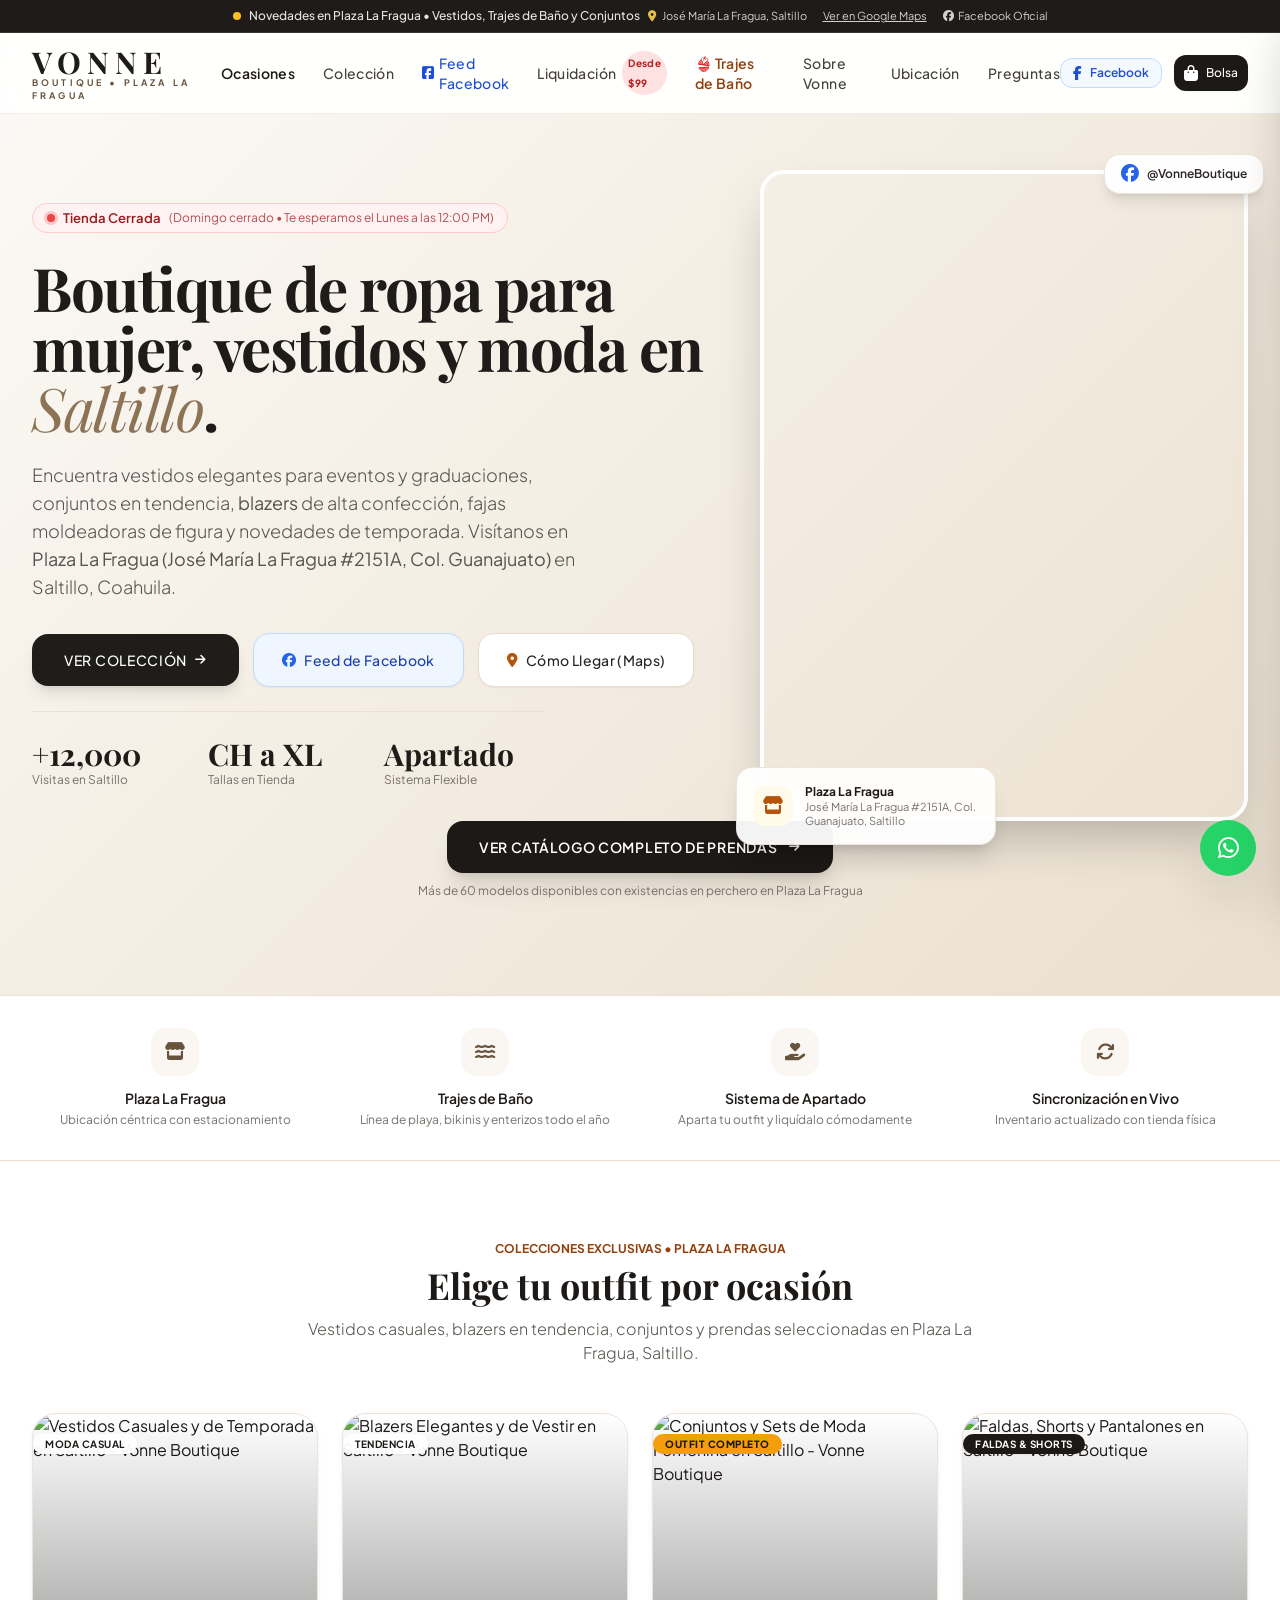
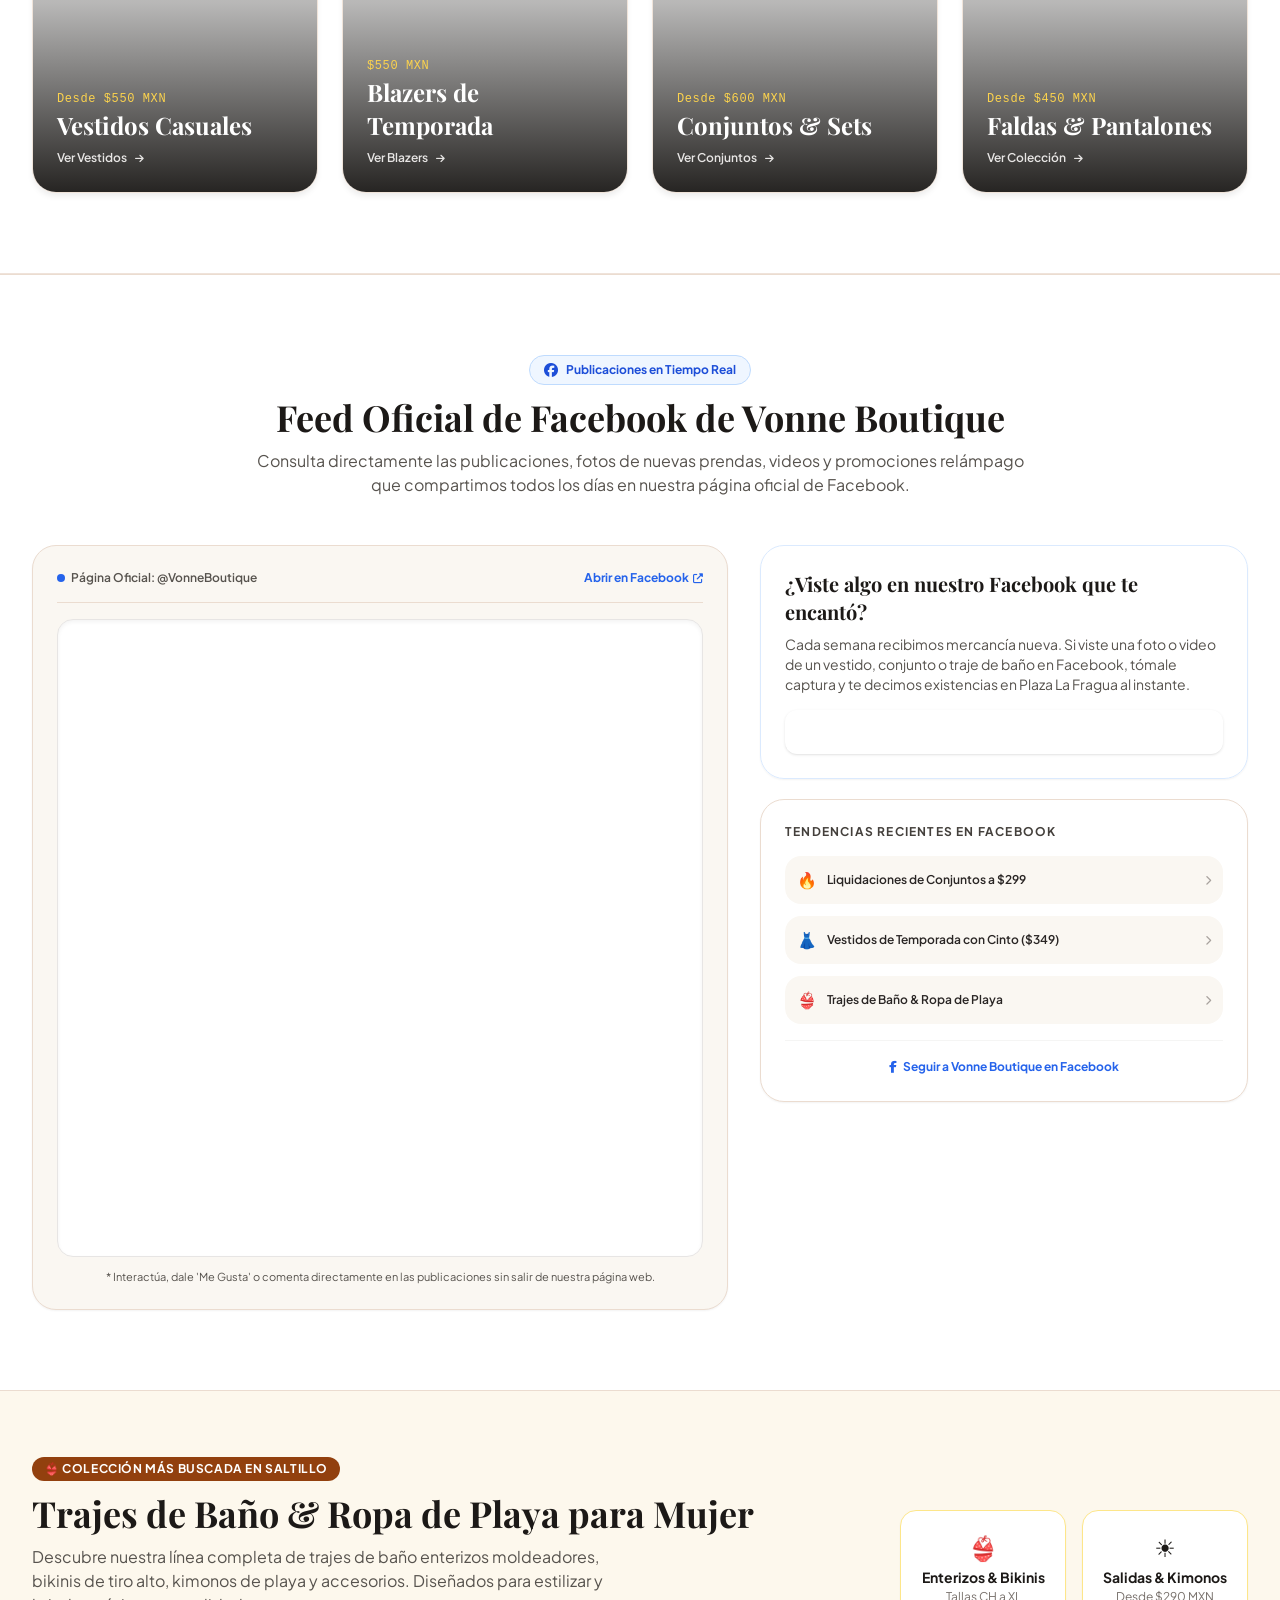
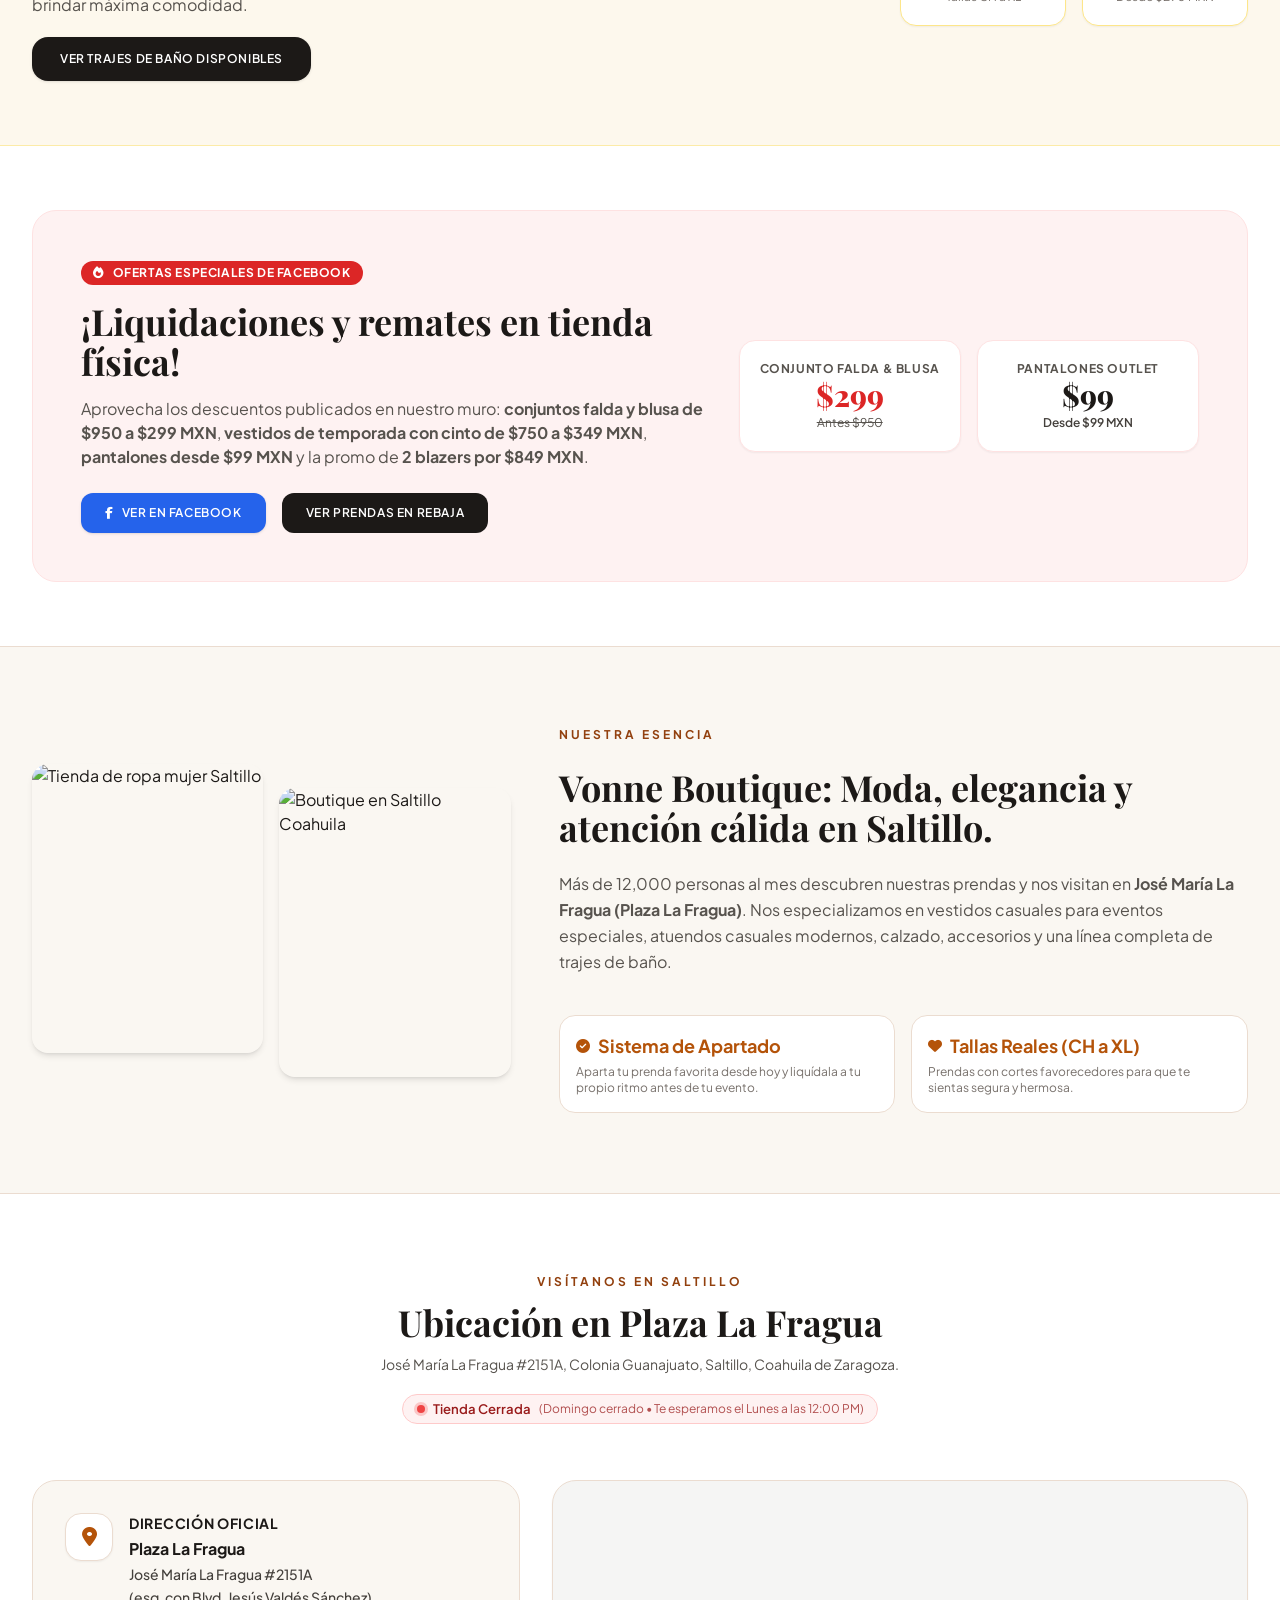
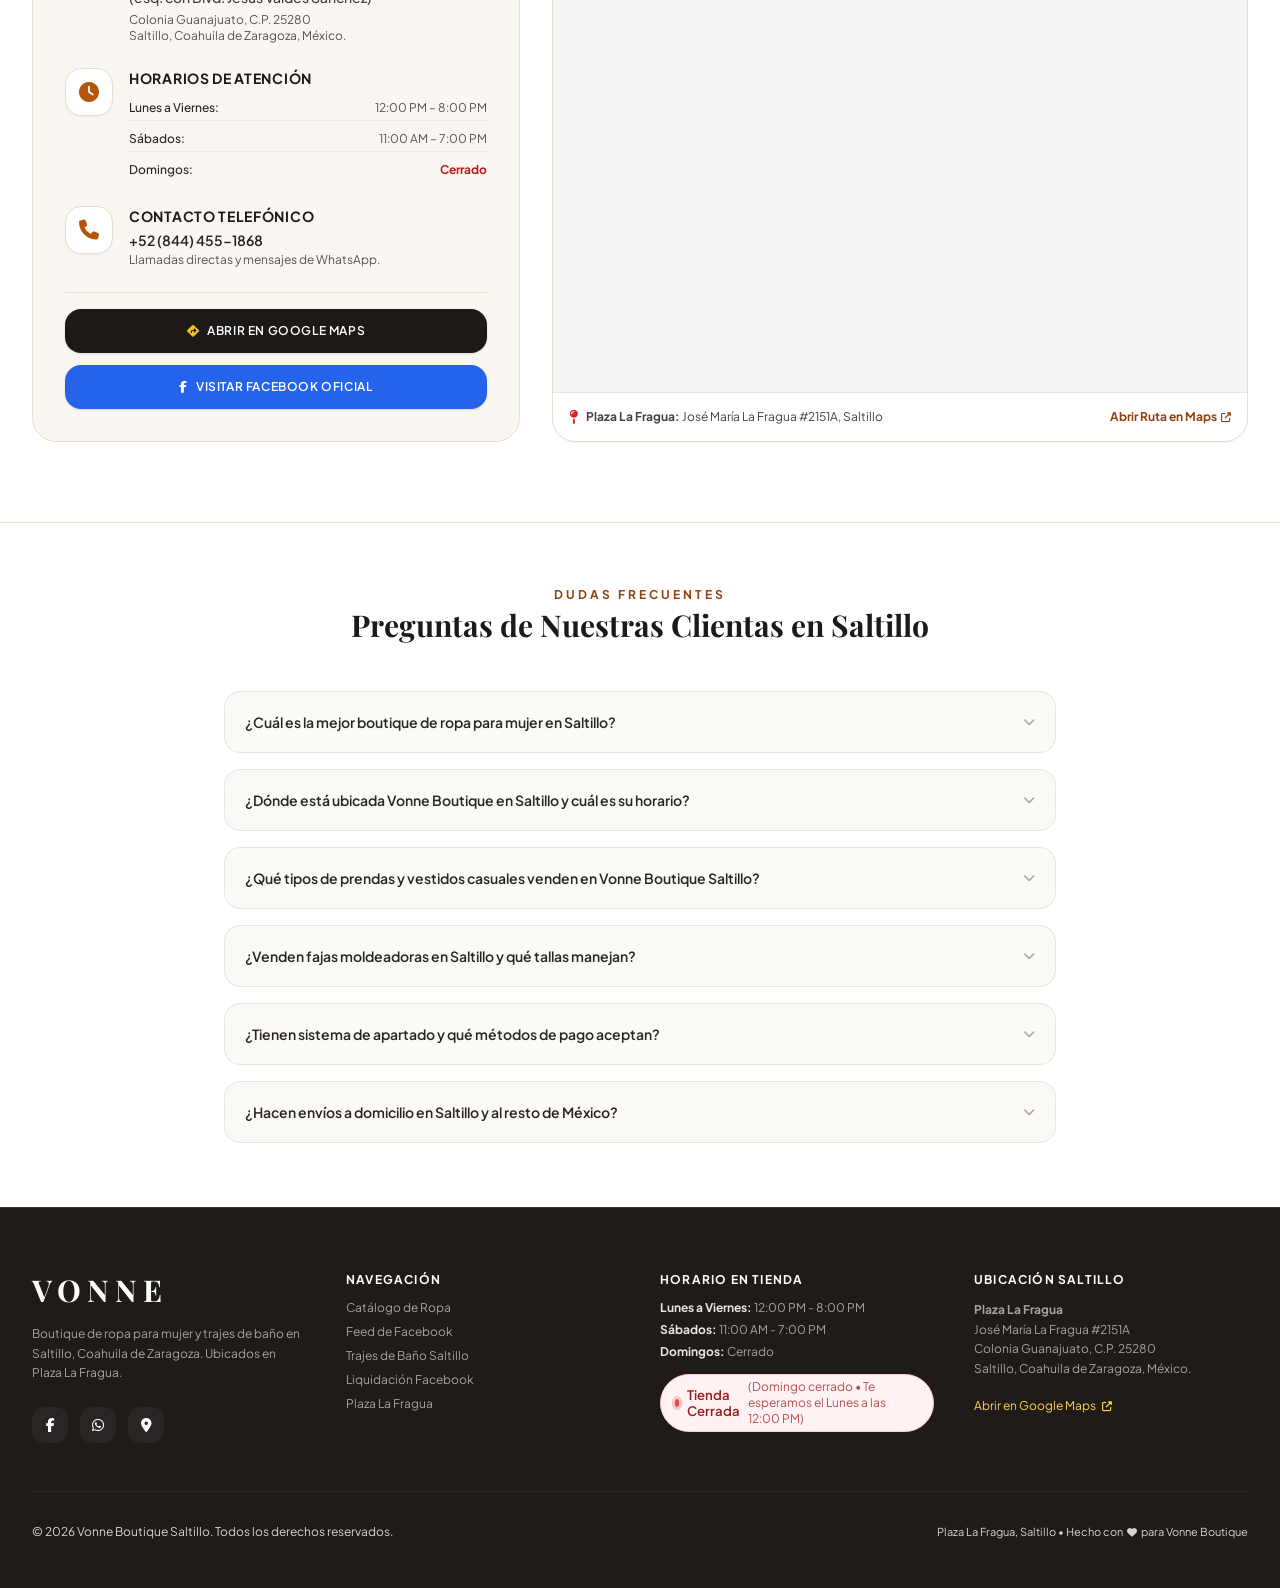
==== index.html @ dbca2e93 "fix: reemplazar fotos genericas por fotos reales del catalogo Loyverse y enfocar en vestidos casuale" ====
<!DOCTYPE html>
<html lang="es" class="scroll-smooth">
<head>
  <meta charset="UTF-8" />
  <meta name="viewport" content="width=device-width, initial-scale=1.0" />
  <title>Vonne Boutique Saltillo | Tienda de Ropa para Mujer, Vestidos y Moda</title>
  <meta name="description" content="Boutique de ropa para mujer en Saltillo, Coahuila. Vestidos casuales desde $299 MXN, blazers elegantes ($550), fajas moldeadoras y trajes de baño en Plaza La Fragua." />
  <meta name="keywords" content="boutique saltillo, tienda ropa mujer saltillo, vestidos casuales saltillo, boutiques en saltillo, tiendas de ropa para dama saltillo, fajas moldeadoras saltillo, blazers mujer saltillo, vestidos graduacion saltillo, boutique plaza la fragua saltillo" />
  <meta name="robots" content="index, follow, max-snippet:-1, max-image-preview:large, max-video-preview:-1" />
  <link rel="canonical" href="https://vonneboutique.com/" />
  <meta name="google-site-verification" content="s5yrgQQ76w01MekfhtaYnh6pTlvA2BiWDKtkTILJAcI" />

  <!-- Favicon y Touch Icons (Acceso Móvil) -->
  <link rel="icon" type="image/svg+xml" href="data:image/svg+xml,<svg xmlns='http://www.w3.org/2000/svg' viewBox='0 0 100 100'><rect width='100' height='100' rx='25' fill='%23996515'/><text x='50%' y='68%' font-family='serif' font-size='60' font-weight='bold' fill='white' text-anchor='middle'>V</text></svg>" />
  <link rel="apple-touch-icon" href="data:image/svg+xml,<svg xmlns='http://www.w3.org/2000/svg' viewBox='0 0 100 100'><rect width='100' height='100' rx='25' fill='%23996515'/><text x='50%' y='68%' font-family='serif' font-size='60' font-weight='bold' fill='white' text-anchor='middle'>V</text></svg>" />

  <!-- Metadatos de Geolocalización (SEO Local Saltillo) -->
  <meta name="geo.region" content="MX-COA" />
  <meta name="geo.placename" content="Saltillo, Coahuila de Zaragoza, México" />
  <meta name="geo.position" content="25.4355213;-100.9796561" />
  <meta name="ICBM" content="25.4355213, -100.9796561" />
  <meta name="author" content="Vonne Boutique Saltillo" />

  <!-- Open Graph / Facebook / WhatsApp -->
  <meta property="og:type" content="business.business" />
  <meta property="og:locale" content="es_MX" />
  <meta property="og:site_name" content="Vonne Boutique Saltillo" />
  <meta property="og:title" content="Vonne Boutique | Ropa para Mujer en Saltillo, Coahuila" />
  <meta property="og:description" content="Moda femenina en Saltillo: Vestidos casuales, conjuntos elegantes, blazers y fajas moldeadoras. Ubicados en Plaza La Fragua con envíos a todo México." />
  <meta property="og:url" content="https://vonneboutique.com/" />
  <meta property="og:image" content="https://images.unsplash.com/photo-1595777457583-95e059d581b8?auto=format&fit=crop&w=1200&q=80" />
  <meta property="og:image:alt" content="Colección Exclusiva de Ropa para Mujer en Vonne Boutique Saltillo" />

  <!-- Twitter Cards -->
  <meta name="twitter:card" content="summary_large_image" />
  <meta name="twitter:title" content="Vonne Boutique | Boutique de Ropa para Mujer en Saltillo" />
  <meta name="twitter:description" content="Vestidos casuales, conjuntos en tendencia, blazers y fajas moldeadoras en Plaza La Fragua, Saltillo, Coahuila." />
  <meta name="twitter:image" content="https://images.unsplash.com/photo-1595777457583-95e059d581b8?auto=format&fit=crop&w=1200&q=80" />

  <!-- Optimizaciones de Rendimiento y Core Web Vitals -->
  <link rel="preconnect" href="https://fonts.googleapis.com" />
  <link rel="preconnect" href="https://fonts.gstatic.com" crossorigin />
  <link rel="preconnect" href="https://cdnjs.cloudflare.com" crossorigin />
  <link rel="preload" as="image" href="https://images.unsplash.com/photo-1490481651871-ab68de25d43d?auto=format&fit=crop&w=700&q=75" media="(min-width: 1024px)" fetchpriority="high" />

  <!-- Schema.org JSON-LD Unificado para Motores de Búsqueda y Modelos de IA (GEO / AI Overviews) -->
  <script type="application/ld+json">
  {
    "@context": "https://schema.org",
    "@graph": [
      {
        "@type": ["ClothingStore", "LocalBusiness"],
        "@id": "https://vonneboutique.com/#store",
        "name": "Vonne Boutique Saltillo",
        "legalName": "Vonne Boutique",
        "alternateName": ["Vonne Boutique", "Vonne Boutique Plaza La Fragua"],
        "description": "Boutique de ropa para mujer en Saltillo, Coahuila de Zaragoza. Especialistas en vestidos casuales, conjuntos elegantes, blazers de alta confección, fajas moldeadoras de licra, blusas y ropa en tendencia en Plaza La Fragua.",
        "url": "https://vonneboutique.com/",
        "telephone": "+528444551868",
        "image": "https://images.unsplash.com/photo-1595777457583-95e059d581b8?auto=format&fit=crop&w=1200&q=80",
        "hasMap": "https://maps.app.goo.gl/fAytGUAwGXgLNex69",
        "priceRange": "$$",
        "currenciesAccepted": "MXN",
        "paymentAccepted": "Cash, Credit Card, Debit Card, Mercado Pago, SPEI Transfer",
        "areaServed": [
          {
            "@type": "City",
            "name": "Saltillo",
            "sameAs": "https://es.wikipedia.org/wiki/Saltillo"
          },
          {
            "@type": "City",
            "name": "Ramos Arizpe"
          },
          {
            "@type": "City",
            "name": "Arteaga"
          }
        ],
        "address": {
          "@type": "PostalAddress",
          "streetAddress": "José María La Fragua #2151A (Plaza La Fragua, esq. Blvd. Jesús Valdés Sánchez)",
          "addressLocality": "Saltillo",
          "addressRegion": "Coahuila de Zaragoza",
          "postalCode": "25280",
          "addressCountry": "MX"
        },
        "geo": {
          "@type": "GeoCoordinates",
          "latitude": 25.4355213,
          "longitude": -100.9796561
        },
        "openingHoursSpecification": [
          {
            "@type": "OpeningHoursSpecification",
            "dayOfWeek": ["Monday", "Tuesday", "Wednesday", "Thursday", "Friday"],
            "opens": "12:00",
            "closes": "20:00"
          },
          {
            "@type": "OpeningHoursSpecification",
            "dayOfWeek": "Saturday",
            "opens": "11:00",
            "closes": "19:00"
          }
        ],
        "sameAs": [
          "https://www.facebook.com/VonneBoutique",
          "https://maps.app.goo.gl/fAytGUAwGXgLNex69"
        ],
        "knowsAbout": [
          "Boutique de ropa para mujer en Saltillo",
          "Vestidos casuales y graduación en Saltillo",
          "Fajas moldeadoras y reductores de figura",
          "Blazers para dama y conjuntos de vestir",
          "Moda femenina en Plaza La Fragua"
        ]
      },
      {
        "@type": "WebSite",
        "@id": "https://vonneboutique.com/#website",
        "url": "https://vonneboutique.com/",
        "name": "Vonne Boutique Saltillo",
        "publisher": {
          "@id": "https://vonneboutique.com/#store"
        },
        "inLanguage": "es-MX"
      },
      {
        "@type": "ItemList",
        "@id": "https://vonneboutique.com/#collections",
        "name": "Colecciones y Prendas Destacadas en Vonne Boutique Saltillo",
        "description": "Vestidos casuales, blazers de alta confección, fajas moldeadoras colombianas y trajes de baño en Saltillo.",
        "numberOfItems": 5,
        "itemListElement": [
          {
            "@type": "ListItem",
            "position": 1,
            "item": {
              "@type": "Product",
              "@id": "https://vonneboutique.com/#vestidos",
              "name": "Vestidos Casuales y Graduación en Saltillo",
              "description": "Vestidos casuales para eventos de día y noche, bodas y graduaciones en Plaza La Fragua Saltillo.",
              "image": "https://images.unsplash.com/photo-1566174053879-31528523f8ae?auto=format&fit=crop&w=800&q=80",
              "category": "Vestidos Casuales",
              "brand": { "@type": "Brand", "name": "Vonne Boutique" },
              "offers": {
                "@type": "AggregateOffer",
                "priceCurrency": "MXN",
                "lowPrice": "299",
                "highPrice": "699",
                "offerCount": "20",
                "availability": "https://schema.org/InStock",
                "itemCondition": "https://schema.org/NewCondition",
                "seller": { "@id": "https://vonneboutique.com/#store" }
              }
            }
          },
          {
            "@type": "ListItem",
            "position": 2,
            "item": {
              "@type": "Product",
              "@id": "https://vonneboutique.com/#blazers",
              "name": "Blazers para Dama de Alta Confección Saltillo",
              "description": "Blazers ejecutivos y formales de alta calidad disponibles en perchero en Plaza La Fragua.",
              "image": "https://images.unsplash.com/photo-1591047139829-d91aecb6caea?auto=format&fit=crop&w=800&q=80",
              "category": "Blazers",
              "brand": { "@type": "Brand", "name": "Vonne Boutique" },
              "offers": {
                "@type": "Offer",
                "priceCurrency": "MXN",
                "price": "550",
                "availability": "https://schema.org/InStock",
                "itemCondition": "https://schema.org/NewCondition",
                "seller": { "@id": "https://vonneboutique.com/#store" }
              }
            }
          },
          {
            "@type": "ListItem",
            "position": 3,
            "item": {
              "@type": "Product",
              "@id": "https://vonneboutique.com/#fajas",
              "name": "Fajas Short Moldeadoras Colombianas Saltillo",
              "description": "Fajas invisibles de alta compresión en licra suave, tallas M a XL para estilizar la figura.",
              "image": "https://images.unsplash.com/photo-1515886657613-9f3515b0c78f?auto=format&fit=crop&w=800&q=80",
              "category": "Fajas Moldeadoras",
              "brand": { "@type": "Brand", "name": "Vonne Boutique" },
              "offers": {
                "@type": "Offer",
                "priceCurrency": "MXN",
                "price": "399",
                "availability": "https://schema.org/InStock",
                "itemCondition": "https://schema.org/NewCondition",
                "seller": { "@id": "https://vonneboutique.com/#store" }
              }
            }
          },
          {
            "@type": "ListItem",
            "position": 4,
            "item": {
              "@type": "Product",
              "@id": "https://vonneboutique.com/#trajes-bano",
              "name": "Trajes de Baño y Ropa de Playa Saltillo",
              "description": "Colección de trajes de baño, bikinis y pareos en Plaza La Fragua Saltillo.",
              "image": "https://images.unsplash.com/photo-1507525428034-b723cf961d3e?auto=format&fit=crop&w=800&q=80",
              "category": "Trajes de Baño",
              "brand": { "@type": "Brand", "name": "Vonne Boutique" },
              "offers": {
                "@type": "Offer",
                "priceCurrency": "MXN",
                "price": "350",
                "availability": "https://schema.org/InStock",
                "itemCondition": "https://schema.org/NewCondition",
                "seller": { "@id": "https://vonneboutique.com/#store" }
              }
            }
          },
          {
            "@type": "ListItem",
            "position": 5,
            "item": {
              "@type": "Product",
              "@id": "https://vonneboutique.com/#promociones",
              "name": "Liquidación y Outlet de Moda Femenina Saltillo",
              "description": "Prendas de vestir en liquidación desde $99 MXN en tienda física Saltillo.",
              "image": "https://images.unsplash.com/photo-1489987707025-afc232f7ea0f?auto=format&fit=crop&w=800&q=80",
              "category": "Promociones",
              "brand": { "@type": "Brand", "name": "Vonne Boutique" },
              "offers": {
                "@type": "AggregateOffer",
                "priceCurrency": "MXN",
                "lowPrice": "99",
                "highPrice": "299",
                "offerCount": "30",
                "availability": "https://schema.org/InStock",
                "itemCondition": "https://schema.org/NewCondition",
                "seller": { "@id": "https://vonneboutique.com/#store" }
              }
            }
          }
        ]
      },
      {
        "@type": "FAQPage",
        "@id": "https://vonneboutique.com/#faq",
        "mainEntity": [
          {
            "@type": "Question",
            "name": "¿Cuál es la mejor boutique de ropa para mujer en Saltillo?",
            "acceptedAnswer": {
              "@type": "Answer",
              "text": "Vonne Boutique es una de las boutiques de moda femenina más recomendadas en Saltillo, Coahuila. Ofrece vestidos casuales, conjuntos elegantes, blazers y fajas moldeadoras de licra en tallas desde Chica hasta Extra Grande (CH, M, G, XL, XXL) con atención personalizada en Plaza La Fragua."
            }
          },
          {
            "@type": "Question",
            "name": "¿Dónde está ubicada Vonne Boutique en Saltillo y cuál es su horario?",
            "acceptedAnswer": {
              "@type": "Answer",
              "text": "Vonne Boutique está ubicada en Plaza La Fragua, José María La Fragua #2151A, esquina con Blvd. Jesús Valdés Sánchez, Colonia Guanajuato, C.P. 25280, Saltillo, Coahuila. Abre de lunes a viernes de 12:00 PM a 8:00 PM y sábados de 11:00 AM a 7:00 PM (domingos cerrado)."
            }
          },
          {
            "@type": "Question",
            "name": "¿Qué tipos de prendas y vestidos casuales venden en Vonne Boutique Saltillo?",
            "acceptedAnswer": {
              "@type": "Answer",
              "text": "Vonne Boutique se especializa en blazers de vestir, conjuntos de 2 y 3 piezas, vestidos casuales para eventos de día y noche, blusas de satín, pantalones formales y su producto estrella: fajas short moldeadoras de alta compresión en licra."
            }
          },
          {
            "@type": "Question",
            "name": "¿Venden fajas moldeadoras en Saltillo y qué tallas manejan?",
            "acceptedAnswer": {
              "@type": "Answer",
              "text": "Sí, Vonne Boutique cuenta con una línea especializada en fajas short de licra delgada moldeadora de figura, disponibles en tallas Mediana (M), Grande (G) y Extra Grande (XL), ideales para lucir debajo de vestidos casuales y pantalones sin marcarse."
            }
          },
          {
            "@type": "Question",
            "name": "¿Tienen sistema de apartado y qué métodos de pago aceptan?",
            "acceptedAnswer": {
              "@type": "Answer",
              "text": "Sí, puedes apartar cualquier prenda en tienda física o a través de WhatsApp con un anticipo inicial. Aceptamos efectivo, tarjetas de crédito y débito, Mercado Pago y transferencias bancarias SPEI."
            }
          },
          {
            "@type": "Question",
            "name": "¿Hacen envíos a domicilio en Saltillo y a todo México?",
            "acceptedAnswer": {
              "@type": "Answer",
              "text": "Sí, realizamos envíos locales express dentro de Saltillo, Ramos Arizpe y Arteaga, además de envíos por paquetería a toda la República Mexicana. Puedes solicitar tu pedido y cotizar flete directamente por WhatsApp al (844) 455-1868."
            }
          }
        ]
      }
    ]
  }
  </script>

  <!-- Estilos Compilados de Alta Producción (Tailwind Minificado + Estilos Propios sin JS bloqueante) -->
  <style>
﻿*,:after,:before{--tw-border-spacing-x:0;--tw-border-spacing-y:0;--tw-translate-x:0;--tw-translate-y:0;--tw-rotate:0;--tw-skew-x:0;--tw-skew-y:0;--tw-scale-x:1;--tw-scale-y:1;--tw-pan-x: ;--tw-pan-y: ;--tw-pinch-zoom: ;--tw-scroll-snap-strictness:proximity;--tw-gradient-from-position: ;--tw-gradient-via-position: ;--tw-gradient-to-position: ;--tw-ordinal: ;--tw-slashed-zero: ;--tw-numeric-figure: ;--tw-numeric-spacing: ;--tw-numeric-fraction: ;--tw-ring-inset: ;--tw-ring-offset-width:0px;--tw-ring-offset-color:#fff;--tw-ring-color:rgba(59,130,246,.5);--tw-ring-offset-shadow:0 0 #0000;--tw-ring-shadow:0 0 #0000;--tw-shadow:0 0 #0000;--tw-shadow-colored:0 0 #0000;--tw-blur: ;--tw-brightness: ;--tw-contrast: ;--tw-grayscale: ;--tw-hue-rotate: ;--tw-invert: ;--tw-saturate: ;--tw-sepia: ;--tw-drop-shadow: ;--tw-backdrop-blur: ;--tw-backdrop-brightness: ;--tw-backdrop-contrast: ;--tw-backdrop-grayscale: ;--tw-backdrop-hue-rotate: ;--tw-backdrop-invert: ;--tw-backdrop-opacity: ;--tw-backdrop-saturate: ;--tw-backdrop-sepia: ;--tw-contain-size: ;--tw-contain-layout: ;--tw-contain-paint: ;--tw-contain-style: }::backdrop{--tw-border-spacing-x:0;--tw-border-spacing-y:0;--tw-translate-x:0;--tw-translate-y:0;--tw-rotate:0;--tw-skew-x:0;--tw-skew-y:0;--tw-scale-x:1;--tw-scale-y:1;--tw-pan-x: ;--tw-pan-y: ;--tw-pinch-zoom: ;--tw-scroll-snap-strictness:proximity;--tw-gradient-from-position: ;--tw-gradient-via-position: ;--tw-gradient-to-position: ;--tw-ordinal: ;--tw-slashed-zero: ;--tw-numeric-figure: ;--tw-numeric-spacing: ;--tw-numeric-fraction: ;--tw-ring-inset: ;--tw-ring-offset-width:0px;--tw-ring-offset-color:#fff;--tw-ring-color:rgba(59,130,246,.5);--tw-ring-offset-shadow:0 0 #0000;--tw-ring-shadow:0 0 #0000;--tw-shadow:0 0 #0000;--tw-shadow-colored:0 0 #0000;--tw-blur: ;--tw-brightness: ;--tw-contrast: ;--tw-grayscale: ;--tw-hue-rotate: ;--tw-invert: ;--tw-saturate: ;--tw-sepia: ;--tw-drop-shadow: ;--tw-backdrop-blur: ;--tw-backdrop-brightness: ;--tw-backdrop-contrast: ;--tw-backdrop-grayscale: ;--tw-backdrop-hue-rotate: ;--tw-backdrop-invert: ;--tw-backdrop-opacity: ;--tw-backdrop-saturate: ;--tw-backdrop-sepia: ;--tw-contain-size: ;--tw-contain-layout: ;--tw-contain-paint: ;--tw-contain-style: }/*! tailwindcss v3.4.17 | MIT License | https://tailwindcss.com*/*,:after,:before{box-sizing:border-box;border:0 solid #e5e7eb}:after,:before{--tw-content:""}:host,html{line-height:1.5;-webkit-text-size-adjust:100%;-moz-tab-size:4;-o-tab-size:4;tab-size:4;font-family:ui-sans-serif,system-ui,sans-serif,Apple Color Emoji,Segoe UI Emoji,Segoe UI Symbol,Noto Color Emoji;font-feature-settings:normal;font-variation-settings:normal;-webkit-tap-highlight-color:transparent}body{margin:0;line-height:inherit}hr{height:0;color:inherit;border-top-width:1px}abbr:where([title]){-webkit-text-decoration:underline dotted;text-decoration:underline dotted}h1,h2,h3,h4,h5,h6{font-size:inherit;font-weight:inherit}a{color:inherit;text-decoration:inherit}b,strong{font-weight:bolder}code,kbd,pre,samp{font-family:ui-monospace,SFMono-Regular,Menlo,Monaco,Consolas,Liberation Mono,Courier New,monospace;font-feature-settings:normal;font-variation-settings:normal;font-size:1em}small{font-size:80%}sub,sup{font-size:75%;line-height:0;position:relative;vertical-align:baseline}sub{bottom:-.25em}sup{top:-.5em}table{text-indent:0;border-color:inherit;border-collapse:collapse}button,input,optgroup,select,textarea{font-family:inherit;font-feature-settings:inherit;font-variation-settings:inherit;font-size:100%;font-weight:inherit;line-height:inherit;letter-spacing:inherit;color:inherit;margin:0;padding:0}button,select{text-transform:none}button,input:where([type=button]),input:where([type=reset]),input:where([type=submit]){-webkit-appearance:button;background-color:transparent;background-image:none}:-moz-focusring{outline:auto}:-moz-ui-invalid{box-shadow:none}progress{vertical-align:baseline}::-webkit-inner-spin-button,::-webkit-outer-spin-button{height:auto}[type=search]{-webkit-appearance:textfield;outline-offset:-2px}::-webkit-search-decoration{-webkit-appearance:none}::-webkit-file-upload-button{-webkit-appearance:button;font:inherit}summary{display:list-item}blockquote,dd,dl,figure,h1,h2,h3,h4,h5,h6,hr,p,pre{margin:0}fieldset{margin:0}fieldset,legend{padding:0}menu,ol,ul{list-style:none;margin:0;padding:0}dialog{padding:0}textarea{resize:vertical}input::-moz-placeholder,textarea::-moz-placeholder{opacity:1;color:#9ca3af}input::placeholder,textarea::placeholder{opacity:1;color:#9ca3af}[role=button],button{cursor:pointer}:disabled{cursor:default}audio,canvas,embed,iframe,img,object,svg,video{display:block;vertical-align:middle}img,video{max-width:100%;height:auto}[hidden]:where(:not([hidden=until-found])){display:none}.\!container{width:100%!important}.container{width:100%}@media (min-width:640px){.\!container{max-width:640px!important}.container{max-width:640px}}@media (min-width:768px){.\!container{max-width:768px!important}.container{max-width:768px}}@media (min-width:1024px){.\!container{max-width:1024px!important}.container{max-width:1024px}}@media (min-width:1280px){.\!container{max-width:1280px!important}.container{max-width:1280px}}@media (min-width:1536px){.\!container{max-width:1536px!important}.container{max-width:1536px}}.fixed{position:fixed}.absolute{position:absolute}.relative{position:relative}.sticky{position:sticky}.inset-0{inset:0}.inset-x-0{left:0;right:0}.inset-x-4{left:1rem;right:1rem}.inset-y-0{top:0;bottom:0}.-bottom-6{bottom:-1.5rem}.-left-6{left:-1.5rem}.-right-1\.5{right:-.375rem}.-right-4{right:-1rem}.-top-1{top:-.25rem}.-top-1\.5{top:-.375rem}.-top-4{top:-1rem}.bottom-0{bottom:0}.bottom-4{bottom:1rem}.bottom-6{bottom:1.5rem}.left-1\/2{left:50%}.left-3{left:.75rem}.left-3\.5{left:.875rem}.right-0{right:0}.right-2{right:.5rem}.right-3{right:.75rem}.right-4{right:1rem}.right-6{right:1.5rem}.top-0{top:0}.top-3{top:.75rem}.top-3\.5{top:.875rem}.top-4{top:1rem}.z-10{z-index:10}.z-20{z-index:20}.z-40{z-index:40}.z-50{z-index:50}.col-span-full{grid-column:1/-1}.mx-auto{margin-left:auto;margin-right:auto}.-mt-1{margin-top:-.25rem}.mb-1{margin-bottom:.25rem}.mb-12{margin-bottom:3rem}.mb-14{margin-bottom:3.5rem}.mb-2{margin-bottom:.5rem}.mb-3{margin-bottom:.75rem}.mb-4{margin-bottom:1rem}.mb-6{margin-bottom:1.5rem}.mb-8{margin-bottom:2rem}.mr-1{margin-right:.25rem}.mt-0\.5{margin-top:.125rem}.mt-1{margin-top:.25rem}.mt-2{margin-top:.5rem}.mt-2\.5{margin-top:.625rem}.mt-3{margin-top:.75rem}.mt-4{margin-top:1rem}.mt-5{margin-top:1.25rem}.mt-6{margin-top:1.5rem}.line-clamp-1{overflow:hidden;display:-webkit-box;-webkit-box-orient:vertical;-webkit-line-clamp:1}.block{display:block}.inline-block{display:inline-block}.flex{display:flex}.inline-flex{display:inline-flex}.\!grid{display:grid!important}.grid{display:grid}.hidden{display:none}.aspect-\[3\/4\]{aspect-ratio:3/4}.aspect-\[4\/5\]{aspect-ratio:4/5}.h-10{height:2.5rem}.h-12{height:3rem}.h-14{height:3.5rem}.h-16{height:4rem}.h-2{height:.5rem}.h-20{height:5rem}.h-4{height:1rem}.h-5{height:1.25rem}.h-6{height:1.5rem}.h-8{height:2rem}.h-9{height:2.25rem}.h-full{height:100%}.max-h-\[90vh\]{max-height:90vh}.min-h-\[360px\]{min-height:360px}.min-h-\[420px\]{min-height:420px}.w-10{width:2.5rem}.w-12{width:3rem}.w-14{width:3.5rem}.w-16{width:4rem}.w-2{width:.5rem}.w-4{width:1rem}.w-5{width:1.25rem}.w-6{width:1.5rem}.w-8{width:2rem}.w-9{width:2.25rem}.w-full{width:100%}.min-w-0{min-width:0}.max-w-2xl{max-width:42rem}.max-w-3xl{max-width:48rem}.max-w-4xl{max-width:56rem}.max-w-7xl{max-width:80rem}.max-w-\[260px\]{max-width:260px}.max-w-lg{max-width:32rem}.max-w-md{max-width:28rem}.max-w-sm{max-width:24rem}.max-w-xl{max-width:36rem}.max-w-xs{max-width:20rem}.flex-1{flex:1 1 0%}.shrink-0{flex-shrink:0}.-translate-x-1\/2{--tw-translate-x:-50%}.-translate-x-1\/2,.translate-x-full{transform:translate(var(--tw-translate-x),var(--tw-translate-y)) rotate(var(--tw-rotate)) skewX(var(--tw-skew-x)) skewY(var(--tw-skew-y)) scaleX(var(--tw-scale-x)) scaleY(var(--tw-scale-y))}.translate-x-full{--tw-translate-x:100%}.rotate-180{--tw-rotate:180deg}.rotate-180,.transform{transform:translate(var(--tw-translate-x),var(--tw-translate-y)) rotate(var(--tw-rotate)) skewX(var(--tw-skew-x)) skewY(var(--tw-skew-y)) scaleX(var(--tw-scale-x)) scaleY(var(--tw-scale-y))}@keyframes pulse{50%{opacity:.5}}.animate-pulse{animation:pulse 2s cubic-bezier(.4,0,.6,1) infinite}.list-inside{list-style-position:inside}.list-disc{list-style-type:disc}.grid-cols-1{grid-template-columns:repeat(1,minmax(0,1fr))}.grid-cols-2{grid-template-columns:repeat(2,minmax(0,1fr))}.grid-cols-3{grid-template-columns:repeat(3,minmax(0,1fr))}.flex-col{flex-direction:column}.flex-wrap{flex-wrap:wrap}.items-start{align-items:flex-start}.items-center{align-items:center}.items-baseline{align-items:baseline}.items-stretch{align-items:stretch}.justify-end{justify-content:flex-end}.justify-center{justify-content:center}.justify-between{justify-content:space-between}.justify-around{justify-content:space-around}.gap-1{gap:.25rem}.gap-1\.5{gap:.375rem}.gap-10{gap:2.5rem}.gap-12{gap:3rem}.gap-2{gap:.5rem}.gap-2\.5{gap:.625rem}.gap-3{gap:.75rem}.gap-3\.5{gap:.875rem}.gap-4{gap:1rem}.gap-6{gap:1.5rem}.gap-8{gap:2rem}.space-y-1>:not([hidden])~:not([hidden]){--tw-space-y-reverse:0;margin-top:calc(.25rem*(1 - var(--tw-space-y-reverse)));margin-bottom:calc(.25rem*var(--tw-space-y-reverse))}.space-y-1\.5>:not([hidden])~:not([hidden]){--tw-space-y-reverse:0;margin-top:calc(.375rem*(1 - var(--tw-space-y-reverse)));margin-bottom:calc(.375rem*var(--tw-space-y-reverse))}.space-y-2>:not([hidden])~:not([hidden]){--tw-space-y-reverse:0;margin-top:calc(.5rem*(1 - var(--tw-space-y-reverse)));margin-bottom:calc(.5rem*var(--tw-space-y-reverse))}.space-y-2\.5>:not([hidden])~:not([hidden]){--tw-space-y-reverse:0;margin-top:calc(.625rem*(1 - var(--tw-space-y-reverse)));margin-bottom:calc(.625rem*var(--tw-space-y-reverse))}.space-y-3>:not([hidden])~:not([hidden]){--tw-space-y-reverse:0;margin-top:calc(.75rem*(1 - var(--tw-space-y-reverse)));margin-bottom:calc(.75rem*var(--tw-space-y-reverse))}.space-y-4>:not([hidden])~:not([hidden]){--tw-space-y-reverse:0;margin-top:calc(1rem*(1 - var(--tw-space-y-reverse)));margin-bottom:calc(1rem*var(--tw-space-y-reverse))}.space-y-5>:not([hidden])~:not([hidden]){--tw-space-y-reverse:0;margin-top:calc(1.25rem*(1 - var(--tw-space-y-reverse)));margin-bottom:calc(1.25rem*var(--tw-space-y-reverse))}.space-y-6>:not([hidden])~:not([hidden]){--tw-space-y-reverse:0;margin-top:calc(1.5rem*(1 - var(--tw-space-y-reverse)));margin-bottom:calc(1.5rem*var(--tw-space-y-reverse))}.overflow-hidden{overflow:hidden}.overflow-x-auto{overflow-x:auto}.overflow-y-auto{overflow-y:auto}.scroll-smooth{scroll-behavior:smooth}.truncate{overflow:hidden;text-overflow:ellipsis}.truncate,.whitespace-nowrap{white-space:nowrap}.rounded{border-radius:.25rem}.rounded-2xl{border-radius:1rem}.rounded-3xl{border-radius:1.5rem}.rounded-full{border-radius:9999px}.rounded-lg{border-radius:.5rem}.rounded-xl{border-radius:.75rem}.border{border-width:1px}.border-0{border-width:0}.border-2{border-width:2px}.border-4{border-width:4px}.border-y{border-top-width:1px}.border-b,.border-y{border-bottom-width:1px}.border-l{border-left-width:1px}.border-t{border-top-width:1px}.border-amber-200{--tw-border-opacity:1;border-color:rgb(253 230 138/var(--tw-border-opacity,1))}.border-amber-200\/70{border-color:hsla(48,97%,77%,.7)}.border-amber-200\/80{border-color:hsla(48,97%,77%,.8)}.border-amber-300{--tw-border-opacity:1;border-color:rgb(252 211 77/var(--tw-border-opacity,1))}.border-blue-100{--tw-border-opacity:1;border-color:rgb(219 234 254/var(--tw-border-opacity,1))}.border-blue-200{--tw-border-opacity:1;border-color:rgb(191 219 254/var(--tw-border-opacity,1))}.border-brand-200{--tw-border-opacity:1;border-color:rgb(235 220 208/var(--tw-border-opacity,1))}.border-brand-200\/80{border-color:hsla(27,40%,87%,.8)}.border-brand-800{--tw-border-opacity:1;border-color:rgb(56 52 47/var(--tw-border-opacity,1))}.border-cyan-200\/80{border-color:rgba(165,243,252,.8)}.border-emerald-200{--tw-border-opacity:1;border-color:rgb(167 243 208/var(--tw-border-opacity,1))}.border-emerald-300{--tw-border-opacity:1;border-color:rgb(110 231 183/var(--tw-border-opacity,1))}.border-red-100{--tw-border-opacity:1;border-color:rgb(254 226 226/var(--tw-border-opacity,1))}.border-red-200\/80{border-color:hsla(0,96%,89%,.8)}.border-stone-100{--tw-border-opacity:1;border-color:rgb(245 245 244/var(--tw-border-opacity,1))}.border-stone-200{--tw-border-opacity:1;border-color:rgb(231 229 228/var(--tw-border-opacity,1))}.border-stone-200\/60{border-color:hsla(20,6%,90%,.6)}.border-stone-200\/80{border-color:hsla(20,6%,90%,.8)}.border-stone-300{--tw-border-opacity:1;border-color:rgb(214 211 209/var(--tw-border-opacity,1))}.border-stone-700\/50{border-color:rgba(68,64,60,.5)}.border-stone-800{--tw-border-opacity:1;border-color:rgb(41 37 36/var(--tw-border-opacity,1))}.border-stone-900{--tw-border-opacity:1;border-color:rgb(28 25 23/var(--tw-border-opacity,1))}.border-white{--tw-border-opacity:1;border-color:rgb(255 255 255/var(--tw-border-opacity,1))}.bg-amber-100{--tw-bg-opacity:1;background-color:rgb(254 243 199/var(--tw-bg-opacity,1))}.bg-amber-400{--tw-bg-opacity:1;background-color:rgb(251 191 36/var(--tw-bg-opacity,1))}.bg-amber-50{--tw-bg-opacity:1;background-color:rgb(255 251 235/var(--tw-bg-opacity,1))}.bg-amber-50\/60{background-color:rgba(255,251,235,.6)}.bg-amber-50\/70{background-color:rgba(255,251,235,.7)}.bg-amber-500{--tw-bg-opacity:1;background-color:rgb(245 158 11/var(--tw-bg-opacity,1))}.bg-amber-700{--tw-bg-opacity:1;background-color:rgb(180 83 9/var(--tw-bg-opacity,1))}.bg-amber-800{--tw-bg-opacity:1;background-color:rgb(146 64 14/var(--tw-bg-opacity,1))}.bg-black\/40{background-color:rgba(0,0,0,.4)}.bg-black\/60{background-color:rgba(0,0,0,.6)}.bg-blue-50{--tw-bg-opacity:1;background-color:rgb(239 246 255/var(--tw-bg-opacity,1))}.bg-blue-50\/70{background-color:rgba(239,246,255,.7)}.bg-blue-600{--tw-bg-opacity:1;background-color:rgb(37 99 235/var(--tw-bg-opacity,1))}.bg-brand-50{--tw-bg-opacity:1;background-color:rgb(250 247 242/var(--tw-bg-opacity,1))}.bg-brand-50\/50{background-color:hsla(38,44%,96%,.5)}.bg-brand-900{--tw-bg-opacity:1;background-color:rgb(30 27 24/var(--tw-bg-opacity,1))}.bg-cyan-50{--tw-bg-opacity:1;background-color:rgb(236 254 255/var(--tw-bg-opacity,1))}.bg-emerald-200{--tw-bg-opacity:1;background-color:rgb(167 243 208/var(--tw-bg-opacity,1))}.bg-emerald-400{--tw-bg-opacity:1;background-color:rgb(52 211 153/var(--tw-bg-opacity,1))}.bg-emerald-50{--tw-bg-opacity:1;background-color:rgb(236 253 245/var(--tw-bg-opacity,1))}.bg-emerald-50\/70{background-color:rgba(236,253,245,.7)}.bg-emerald-600{--tw-bg-opacity:1;background-color:rgb(5 150 105/var(--tw-bg-opacity,1))}.bg-red-100{--tw-bg-opacity:1;background-color:rgb(254 226 226/var(--tw-bg-opacity,1))}.bg-red-50{--tw-bg-opacity:1;background-color:rgb(254 242 242/var(--tw-bg-opacity,1))}.bg-red-600{--tw-bg-opacity:1;background-color:rgb(220 38 38/var(--tw-bg-opacity,1))}.bg-stone-100{--tw-bg-opacity:1;background-color:rgb(245 245 244/var(--tw-bg-opacity,1))}.bg-stone-200{--tw-bg-opacity:1;background-color:rgb(231 229 228/var(--tw-bg-opacity,1))}.bg-stone-200\/70{background-color:hsla(20,6%,90%,.7)}.bg-stone-50{--tw-bg-opacity:1;background-color:rgb(250 250 249/var(--tw-bg-opacity,1))}.bg-stone-800{--tw-bg-opacity:1;background-color:rgb(41 37 36/var(--tw-bg-opacity,1))}.bg-stone-900{--tw-bg-opacity:1;background-color:rgb(28 25 23/var(--tw-bg-opacity,1))}.bg-white{--tw-bg-opacity:1;background-color:rgb(255 255 255/var(--tw-bg-opacity,1))}.bg-white\/90{background-color:hsla(0,0%,100%,.9)}.bg-white\/95{background-color:hsla(0,0%,100%,.95)}.bg-gradient-to-br{background-image:linear-gradient(to bottom right,var(--tw-gradient-stops))}.from-blue-50{--tw-gradient-from:#eff6ff var(--tw-gradient-from-position);--tw-gradient-to:rgba(239,246,255,0) var(--tw-gradient-to-position);--tw-gradient-stops:var(--tw-gradient-from),var(--tw-gradient-to)}.to-indigo-50\/50{--tw-gradient-to:rgba(238,242,255,.5) var(--tw-gradient-to-position)}.object-cover{-o-object-fit:cover;object-fit:cover}.object-center{-o-object-position:center;object-position:center}.p-2\.5{padding:.625rem}.p-3{padding:.75rem}.p-4{padding:1rem}.p-5{padding:1.25rem}.p-6{padding:1.5rem}.p-8{padding:2rem}.px-1{padding-left:.25rem;padding-right:.25rem}.px-1\.5{padding-left:.375rem;padding-right:.375rem}.px-2{padding-left:.5rem;padding-right:.5rem}.px-2\.5{padding-left:.625rem;padding-right:.625rem}.px-3{padding-left:.75rem;padding-right:.75rem}.px-3\.5{padding-left:.875rem;padding-right:.875rem}.px-4{padding-left:1rem;padding-right:1rem}.px-5{padding-left:1.25rem;padding-right:1.25rem}.px-6{padding-left:1.5rem;padding-right:1.5rem}.px-7{padding-left:1.75rem;padding-right:1.75rem}.px-8{padding-left:2rem;padding-right:2rem}.py-0\.5{padding-top:.125rem;padding-bottom:.125rem}.py-1{padding-top:.25rem;padding-bottom:.25rem}.py-1\.5{padding-top:.375rem;padding-bottom:.375rem}.py-16{padding-top:4rem;padding-bottom:4rem}.py-2{padding-top:.5rem;padding-bottom:.5rem}.py-2\.5{padding-top:.625rem;padding-bottom:.625rem}.py-20{padding-top:5rem;padding-bottom:5rem}.py-3{padding-top:.75rem;padding-bottom:.75rem}.py-3\.5{padding-top:.875rem;padding-bottom:.875rem}.py-4{padding-top:1rem;padding-bottom:1rem}.py-5{padding-top:1.25rem;padding-bottom:1.25rem}.py-8{padding-top:2rem;padding-bottom:2rem}.pb-12{padding-bottom:3rem}.pb-16{padding-bottom:4rem}.pb-4{padding-bottom:1rem}.pb-5{padding-bottom:1.25rem}.pl-10{padding-left:2.5rem}.pr-4{padding-right:1rem}.pt-0{padding-top:0}.pt-16{padding-top:4rem}.pt-2{padding-top:.5rem}.pt-3{padding-top:.75rem}.pt-4{padding-top:1rem}.pt-6{padding-top:1.5rem}.pt-8{padding-top:2rem}.text-left{text-align:left}.text-center{text-align:center}.text-right{text-align:right}.font-mono{font-family:ui-monospace,SFMono-Regular,Menlo,Monaco,Consolas,Liberation Mono,Courier New,monospace}.text-2xl{font-size:1.5rem;line-height:2rem}.text-3xl{font-size:1.875rem;line-height:2.25rem}.text-4xl{font-size:2.25rem;line-height:2.5rem}.text-\[10px\]{font-size:10px}.text-\[11px\]{font-size:11px}.text-\[9px\]{font-size:9px}.text-base{font-size:1rem;line-height:1.5rem}.text-lg{font-size:1.125rem;line-height:1.75rem}.text-sm{font-size:.875rem;line-height:1.25rem}.text-xl{font-size:1.25rem;line-height:1.75rem}.text-xs{font-size:.75rem;line-height:1rem}.font-bold{font-weight:700}.font-extrabold{font-weight:800}.font-light{font-weight:300}.font-medium{font-weight:500}.font-normal{font-weight:400}.font-semibold{font-weight:600}.uppercase{text-transform:uppercase}.italic{font-style:italic}.leading-\[1\.12\]{line-height:1.12}.leading-relaxed{line-height:1.625}.leading-snug{line-height:1.375}.leading-tight{line-height:1.25}.tracking-\[0\.25em\]{letter-spacing:.25em}.tracking-\[0\.2em\]{letter-spacing:.2em}.tracking-\[0\.35em\]{letter-spacing:.35em}.tracking-tight{letter-spacing:-.025em}.tracking-wide{letter-spacing:.025em}.tracking-wider{letter-spacing:.05em}.tracking-widest{letter-spacing:.1em}.text-amber-300{--tw-text-opacity:1;color:rgb(252 211 77/var(--tw-text-opacity,1))}.text-amber-400{--tw-text-opacity:1;color:rgb(251 191 36/var(--tw-text-opacity,1))}.text-amber-700{--tw-text-opacity:1;color:rgb(180 83 9/var(--tw-text-opacity,1))}.text-amber-800{--tw-text-opacity:1;color:rgb(146 64 14/var(--tw-text-opacity,1))}.text-amber-900{--tw-text-opacity:1;color:rgb(120 53 15/var(--tw-text-opacity,1))}.text-amber-950{--tw-text-opacity:1;color:rgb(69 26 3/var(--tw-text-opacity,1))}.text-blue-600{--tw-text-opacity:1;color:rgb(37 99 235/var(--tw-text-opacity,1))}.text-blue-700{--tw-text-opacity:1;color:rgb(29 78 216/var(--tw-text-opacity,1))}.text-blue-800{--tw-text-opacity:1;color:rgb(30 64 175/var(--tw-text-opacity,1))}.text-brand-400{--tw-text-opacity:1;color:rgb(197 168 128/var(--tw-text-opacity,1))}.text-brand-600{--tw-text-opacity:1;color:rgb(140 115 85/var(--tw-text-opacity,1))}.text-brand-700{--tw-text-opacity:1;color:rgb(104 84 61/var(--tw-text-opacity,1))}.text-brand-900{--tw-text-opacity:1;color:rgb(30 27 24/var(--tw-text-opacity,1))}.text-cyan-900{--tw-text-opacity:1;color:rgb(22 78 99/var(--tw-text-opacity,1))}.text-emerald-600{--tw-text-opacity:1;color:rgb(5 150 105/var(--tw-text-opacity,1))}.text-emerald-700{--tw-text-opacity:1;color:rgb(4 120 87/var(--tw-text-opacity,1))}.text-emerald-800{--tw-text-opacity:1;color:rgb(6 95 70/var(--tw-text-opacity,1))}.text-emerald-950{--tw-text-opacity:1;color:rgb(2 44 34/var(--tw-text-opacity,1))}.text-red-500{--tw-text-opacity:1;color:rgb(239 68 68/var(--tw-text-opacity,1))}.text-red-600{--tw-text-opacity:1;color:rgb(220 38 38/var(--tw-text-opacity,1))}.text-red-700{--tw-text-opacity:1;color:rgb(185 28 28/var(--tw-text-opacity,1))}.text-stone-200{--tw-text-opacity:1;color:rgb(231 229 228/var(--tw-text-opacity,1))}.text-stone-300{--tw-text-opacity:1;color:rgb(214 211 209/var(--tw-text-opacity,1))}.text-stone-400{--tw-text-opacity:1;color:rgb(168 162 158/var(--tw-text-opacity,1))}.text-stone-500{--tw-text-opacity:1;color:rgb(120 113 108/var(--tw-text-opacity,1))}.text-stone-600{--tw-text-opacity:1;color:rgb(87 83 78/var(--tw-text-opacity,1))}.text-stone-700{--tw-text-opacity:1;color:rgb(68 64 60/var(--tw-text-opacity,1))}.text-stone-800{--tw-text-opacity:1;color:rgb(41 37 36/var(--tw-text-opacity,1))}.text-stone-900{--tw-text-opacity:1;color:rgb(28 25 23/var(--tw-text-opacity,1))}.text-white{--tw-text-opacity:1;color:rgb(255 255 255/var(--tw-text-opacity,1))}.underline{text-decoration-line:underline}.line-through{text-decoration-line:line-through}.antialiased{-webkit-font-smoothing:antialiased;-moz-osx-font-smoothing:grayscale}.opacity-0{opacity:0}.opacity-75{opacity:.75}.opacity-80{opacity:.8}.opacity-90{opacity:.9}.shadow{--tw-shadow:0 1px 3px 0 rgba(0,0,0,.1),0 1px 2px -1px rgba(0,0,0,.1);--tw-shadow-colored:0 1px 3px 0 var(--tw-shadow-color),0 1px 2px -1px var(--tw-shadow-color)}.shadow,.shadow-2xl{box-shadow:var(--tw-ring-offset-shadow,0 0 #0000),var(--tw-ring-shadow,0 0 #0000),var(--tw-shadow)}.shadow-2xl{--tw-shadow:0 25px 50px -12px rgba(0,0,0,.25);--tw-shadow-colored:0 25px 50px -12px var(--tw-shadow-color)}.shadow-inner{--tw-shadow:inset 0 2px 4px 0 rgba(0,0,0,.05);--tw-shadow-colored:inset 0 2px 4px 0 var(--tw-shadow-color)}.shadow-inner,.shadow-lg{box-shadow:var(--tw-ring-offset-shadow,0 0 #0000),var(--tw-ring-shadow,0 0 #0000),var(--tw-shadow)}.shadow-lg{--tw-shadow:0 10px 15px -3px rgba(0,0,0,.1),0 4px 6px -4px rgba(0,0,0,.1);--tw-shadow-colored:0 10px 15px -3px var(--tw-shadow-color),0 4px 6px -4px var(--tw-shadow-color)}.shadow-md{--tw-shadow:0 4px 6px -1px rgba(0,0,0,.1),0 2px 4px -2px rgba(0,0,0,.1);--tw-shadow-colored:0 4px 6px -1px var(--tw-shadow-color),0 2px 4px -2px var(--tw-shadow-color)}.shadow-md,.shadow-sm{box-shadow:var(--tw-ring-offset-shadow,0 0 #0000),var(--tw-ring-shadow,0 0 #0000),var(--tw-shadow)}.shadow-sm{--tw-shadow:0 1px 2px 0 rgba(0,0,0,.05);--tw-shadow-colored:0 1px 2px 0 var(--tw-shadow-color)}.shadow-xl{--tw-shadow:0 20px 25px -5px rgba(0,0,0,.1),0 8px 10px -6px rgba(0,0,0,.1);--tw-shadow-colored:0 20px 25px -5px var(--tw-shadow-color),0 8px 10px -6px var(--tw-shadow-color);box-shadow:var(--tw-ring-offset-shadow,0 0 #0000),var(--tw-ring-shadow,0 0 #0000),var(--tw-shadow)}.filter{filter:var(--tw-blur) var(--tw-brightness) var(--tw-contrast) var(--tw-grayscale) var(--tw-hue-rotate) var(--tw-invert) var(--tw-saturate) var(--tw-sepia) var(--tw-drop-shadow)}.backdrop-blur{--tw-backdrop-blur:blur(8px)}.backdrop-blur,.backdrop-blur-md{-webkit-backdrop-filter:var(--tw-backdrop-blur) var(--tw-backdrop-brightness) var(--tw-backdrop-contrast) var(--tw-backdrop-grayscale) var(--tw-backdrop-hue-rotate) var(--tw-backdrop-invert) var(--tw-backdrop-opacity) var(--tw-backdrop-saturate) var(--tw-backdrop-sepia);backdrop-filter:var(--tw-backdrop-blur) var(--tw-backdrop-brightness) var(--tw-backdrop-contrast) var(--tw-backdrop-grayscale) var(--tw-backdrop-hue-rotate) var(--tw-backdrop-invert) var(--tw-backdrop-opacity) var(--tw-backdrop-saturate) var(--tw-backdrop-sepia)}.backdrop-blur-md{--tw-backdrop-blur:blur(12px)}.backdrop-blur-sm{--tw-backdrop-blur:blur(4px);-webkit-backdrop-filter:var(--tw-backdrop-blur) var(--tw-backdrop-brightness) var(--tw-backdrop-contrast) var(--tw-backdrop-grayscale) var(--tw-backdrop-hue-rotate) var(--tw-backdrop-invert) var(--tw-backdrop-opacity) var(--tw-backdrop-saturate) var(--tw-backdrop-sepia);backdrop-filter:var(--tw-backdrop-blur) var(--tw-backdrop-brightness) var(--tw-backdrop-contrast) var(--tw-backdrop-grayscale) var(--tw-backdrop-hue-rotate) var(--tw-backdrop-invert) var(--tw-backdrop-opacity) var(--tw-backdrop-saturate) var(--tw-backdrop-sepia)}.transition{transition-property:color,background-color,border-color,text-decoration-color,fill,stroke,opacity,box-shadow,transform,filter,-webkit-backdrop-filter;transition-property:color,background-color,border-color,text-decoration-color,fill,stroke,opacity,box-shadow,transform,filter,backdrop-filter;transition-property:color,background-color,border-color,text-decoration-color,fill,stroke,opacity,box-shadow,transform,filter,backdrop-filter,-webkit-backdrop-filter;transition-timing-function:cubic-bezier(.4,0,.2,1);transition-duration:.15s}.transition-all{transition-property:all;transition-timing-function:cubic-bezier(.4,0,.2,1);transition-duration:.15s}.transition-colors{transition-property:color,background-color,border-color,text-decoration-color,fill,stroke;transition-timing-function:cubic-bezier(.4,0,.2,1);transition-duration:.15s}.transition-opacity{transition-property:opacity;transition-timing-function:cubic-bezier(.4,0,.2,1);transition-duration:.15s}.transition-transform{transition-property:transform;transition-timing-function:cubic-bezier(.4,0,.2,1);transition-duration:.15s}.duration-300{transition-duration:.3s}:root{--color-primary:#1e1b18;--color-secondary:#8c7355;--color-accent:#c5a880;--color-accent-light:#f5efe6;--color-bg-warm:#faf7f2;--color-bg-soft:#f4efe8;--color-surface:#fff;--color-border:#ebdcd0;--color-text-muted:#78716c;--font-serif:"Cormorant Garamond","Playfair Display",Georgia,serif;--font-sans:"Plus Jakarta Sans",system-ui,-apple-system,sans-serif;--font-display:"Playfair Display","Cormorant Garamond",serif}*{box-sizing:border-box}html{scroll-behavior:smooth;font-family:var(--font-sans);background-color:var(--color-bg-warm);color:var(--color-primary)}.font-serif-luxury{font-family:var(--font-serif)}.font-display-luxury{font-family:var(--font-display)}.bg-warm-pattern{background-color:#faf7f2;background-image:radial-gradient(#d6c7b2 .75px,transparent 0);background-size:24px 24px}.bg-gradient-champagne{background:linear-gradient(135deg,#fbf9f5,#f3ece1 50%,#eae0cf)}.glass-nav{background:hsla(0,0%,100%,.9);backdrop-filter:blur(16px);-webkit-backdrop-filter:blur(16px);border-bottom:1px solid hsla(32,32%,84%,.45)}.glass-card{background:hsla(0,0%,100%,.85);backdrop-filter:blur(12px);-webkit-backdrop-filter:blur(12px);border:1px solid hsla(32,29%,81%,.5)}.product-card{transition:all .35s cubic-bezier(.16,1,.3,1)}.product-card:hover{transform:translateY(-6px);box-shadow:0 20px 30px -10px rgba(78,62,45,.12)}.product-img-wrapper{overflow:hidden;position:relative;background-color:#ede8e1}.product-img-wrapper img{transition:transform .6s cubic-bezier(.16,1,.3,1)}.product-card:hover .product-img-wrapper img{transform:scale(1.06)}.badge-gold{background:linear-gradient(135deg,#dfc299,#b89364);letter-spacing:.05em}.badge-gold,.badge-sale{color:#fff;font-weight:600}.badge-sale{background:linear-gradient(135deg,#c75249,#9e362e)}.btn-boutique-primary{background:#1f1d1a;color:#fff;transition:all .25s ease;position:relative;overflow:hidden}.btn-boutique-primary:hover{background:#38342f;box-shadow:0 10px 20px -5px rgba(31,29,26,.3)}.btn-boutique-gold{background:linear-gradient(135deg,#d3b48a,#b59265);color:#fff;transition:all .25s ease}.btn-boutique-gold:hover{background:linear-gradient(135deg,#dfc29a,#c4a173);box-shadow:0 10px 20px -5px hsla(34,35%,55%,.4)}.btn-whatsapp-action{background:#25d366;color:#fff;transition:all .25s ease}.btn-whatsapp-action:hover{background:#20bd5a;box-shadow:0 8px 20px -4px rgba(37,211,102,.45)}@keyframes pulse-glow{0%{box-shadow:0 0 0 0 rgba(37,211,102,.6)}70%{box-shadow:0 0 0 16px rgba(37,211,102,0)}to{box-shadow:0 0 0 0 rgba(37,211,102,0)}}.pulse-whatsapp{animation:pulse-glow 2.5s infinite}.status-indicator{display:inline-flex;align-items:center;gap:.5rem;padding:.25rem .85rem;border-radius:9999px;font-size:.82rem;font-weight:600}.status-open{background-color:#ecfdf5;color:#065f46;border:1px solid #a7f3d0}.status-closed{background-color:#fef2f2;color:#991b1b;border:1px solid #fecaca}.status-dot{width:8px;height:8px;border-radius:50%}.status-open .status-dot{background-color:#10b981;box-shadow:0 0 0 3px rgba(16,185,129,.25)}.status-closed .status-dot{background-color:#ef4444;box-shadow:0 0 0 3px rgba(239,68,68,.25)}::-webkit-scrollbar{width:8px}::-webkit-scrollbar-track{background:#f1ede6}::-webkit-scrollbar-thumb{background:#d4c4b0;border-radius:4px}::-webkit-scrollbar-thumb:hover{background:#bbaa95}@keyframes fadeIn{0%{opacity:0;transform:translateY(12px)}to{opacity:1;transform:translateY(0)}}.animate-fade-in{animation:fadeIn .4s ease forwards}.size-selector-btn.active{background-color:#1f1d1a;color:#fff;border-color:#1f1d1a}.selection\:bg-brand-300 ::-moz-selection{--tw-bg-opacity:1;background-color:rgb(223 194 153/var(--tw-bg-opacity,1))}.selection\:bg-brand-300 ::selection{--tw-bg-opacity:1;background-color:rgb(223 194 153/var(--tw-bg-opacity,1))}.selection\:text-white ::-moz-selection{--tw-text-opacity:1;color:rgb(255 255 255/var(--tw-text-opacity,1))}.selection\:text-white ::selection{--tw-text-opacity:1;color:rgb(255 255 255/var(--tw-text-opacity,1))}.selection\:bg-brand-300::-moz-selection{--tw-bg-opacity:1;background-color:rgb(223 194 153/var(--tw-bg-opacity,1))}.selection\:bg-brand-300::selection{--tw-bg-opacity:1;background-color:rgb(223 194 153/var(--tw-bg-opacity,1))}.selection\:text-white::-moz-selection{--tw-text-opacity:1;color:rgb(255 255 255/var(--tw-text-opacity,1))}.selection\:text-white::selection{--tw-text-opacity:1;color:rgb(255 255 255/var(--tw-text-opacity,1))}.placeholder\:text-stone-400::-moz-placeholder{--tw-text-opacity:1;color:rgb(168 162 158/var(--tw-text-opacity,1))}.placeholder\:text-stone-400::placeholder{--tw-text-opacity:1;color:rgb(168 162 158/var(--tw-text-opacity,1))}.hover\:scale-105:hover{--tw-scale-x:1.05;--tw-scale-y:1.05}.hover\:scale-105:hover,.hover\:scale-110:hover{transform:translate(var(--tw-translate-x),var(--tw-translate-y)) rotate(var(--tw-rotate)) skewX(var(--tw-skew-x)) skewY(var(--tw-skew-y)) scaleX(var(--tw-scale-x)) scaleY(var(--tw-scale-y))}.hover\:scale-110:hover{--tw-scale-x:1.1;--tw-scale-y:1.1}.hover\:border-stone-400:hover{--tw-border-opacity:1;border-color:rgb(168 162 158/var(--tw-border-opacity,1))}.hover\:bg-amber-100:hover{--tw-bg-opacity:1;background-color:rgb(254 243 199/var(--tw-bg-opacity,1))}.hover\:bg-amber-600:hover{--tw-bg-opacity:1;background-color:rgb(217 119 6/var(--tw-bg-opacity,1))}.hover\:bg-amber-800:hover{--tw-bg-opacity:1;background-color:rgb(146 64 14/var(--tw-bg-opacity,1))}.hover\:bg-blue-100:hover{--tw-bg-opacity:1;background-color:rgb(219 234 254/var(--tw-bg-opacity,1))}.hover\:bg-blue-600:hover{--tw-bg-opacity:1;background-color:rgb(37 99 235/var(--tw-bg-opacity,1))}.hover\:bg-blue-700:hover{--tw-bg-opacity:1;background-color:rgb(29 78 216/var(--tw-bg-opacity,1))}.hover\:bg-brand-100:hover{--tw-bg-opacity:1;background-color:rgb(244 239 232/var(--tw-bg-opacity,1))}.hover\:bg-cyan-100:hover{--tw-bg-opacity:1;background-color:rgb(207 250 254/var(--tw-bg-opacity,1))}.hover\:bg-emerald-600:hover{--tw-bg-opacity:1;background-color:rgb(5 150 105/var(--tw-bg-opacity,1))}.hover\:bg-emerald-700:hover{--tw-bg-opacity:1;background-color:rgb(4 120 87/var(--tw-bg-opacity,1))}.hover\:bg-red-100:hover{--tw-bg-opacity:1;background-color:rgb(254 226 226/var(--tw-bg-opacity,1))}.hover\:bg-stone-100:hover{--tw-bg-opacity:1;background-color:rgb(245 245 244/var(--tw-bg-opacity,1))}.hover\:bg-stone-200:hover{--tw-bg-opacity:1;background-color:rgb(231 229 228/var(--tw-bg-opacity,1))}.hover\:bg-stone-300:hover{--tw-bg-opacity:1;background-color:rgb(214 211 209/var(--tw-bg-opacity,1))}.hover\:bg-stone-50:hover{--tw-bg-opacity:1;background-color:rgb(250 250 249/var(--tw-bg-opacity,1))}.hover\:bg-stone-700:hover{--tw-bg-opacity:1;background-color:rgb(68 64 60/var(--tw-bg-opacity,1))}.hover\:bg-stone-800:hover{--tw-bg-opacity:1;background-color:rgb(41 37 36/var(--tw-bg-opacity,1))}.hover\:bg-stone-900:hover{--tw-bg-opacity:1;background-color:rgb(28 25 23/var(--tw-bg-opacity,1))}.hover\:text-amber-300:hover{--tw-text-opacity:1;color:rgb(252 211 77/var(--tw-text-opacity,1))}.hover\:text-amber-900:hover{--tw-text-opacity:1;color:rgb(120 53 15/var(--tw-text-opacity,1))}.hover\:text-blue-700:hover{--tw-text-opacity:1;color:rgb(29 78 216/var(--tw-text-opacity,1))}.hover\:text-blue-800:hover{--tw-text-opacity:1;color:rgb(30 64 175/var(--tw-text-opacity,1))}.hover\:text-brand-600:hover{--tw-text-opacity:1;color:rgb(140 115 85/var(--tw-text-opacity,1))}.hover\:text-brand-700:hover{--tw-text-opacity:1;color:rgb(104 84 61/var(--tw-text-opacity,1))}.hover\:text-brand-900:hover{--tw-text-opacity:1;color:rgb(30 27 24/var(--tw-text-opacity,1))}.hover\:text-red-600:hover{--tw-text-opacity:1;color:rgb(220 38 38/var(--tw-text-opacity,1))}.hover\:text-red-700:hover{--tw-text-opacity:1;color:rgb(185 28 28/var(--tw-text-opacity,1))}.hover\:text-stone-700:hover{--tw-text-opacity:1;color:rgb(68 64 60/var(--tw-text-opacity,1))}.hover\:text-white:hover{--tw-text-opacity:1;color:rgb(255 255 255/var(--tw-text-opacity,1))}.hover\:underline:hover{text-decoration-line:underline}.focus\:outline-none:focus{outline:2px solid transparent;outline-offset:2px}.focus\:ring-2:focus{--tw-ring-offset-shadow:var(--tw-ring-inset) 0 0 0 var(--tw-ring-offset-width) var(--tw-ring-offset-color);--tw-ring-shadow:var(--tw-ring-inset) 0 0 0 calc(2px + var(--tw-ring-offset-width)) var(--tw-ring-color);box-shadow:var(--tw-ring-offset-shadow),var(--tw-ring-shadow),var(--tw-shadow,0 0 #0000)}.focus\:ring-amber-500:focus{--tw-ring-opacity:1;--tw-ring-color:rgb(245 158 11/var(--tw-ring-opacity,1))}.focus\:ring-brand-400:focus{--tw-ring-opacity:1;--tw-ring-color:rgb(197 168 128/var(--tw-ring-opacity,1))}.group:hover .group-hover\:text-amber-900{--tw-text-opacity:1;color:rgb(120 53 15/var(--tw-text-opacity,1))}.group:hover .group-hover\:text-brand-600{--tw-text-opacity:1;color:rgb(140 115 85/var(--tw-text-opacity,1))}.group:hover .group-hover\:opacity-100{opacity:1}@media (min-width:640px){.sm\:block{display:block}.sm\:inline{display:inline}.sm\:flex{display:flex}.sm\:w-auto{width:auto}.sm\:grid-cols-2{grid-template-columns:repeat(2,minmax(0,1fr))}.sm\:flex-row{flex-direction:row}.sm\:items-start{align-items:flex-start}.sm\:p-12{padding:3rem}.sm\:p-5{padding:1.25rem}.sm\:p-6{padding:1.5rem}.sm\:p-8{padding:2rem}.sm\:px-6{padding-left:1.5rem;padding-right:1.5rem}.sm\:py-20{padding-top:5rem;padding-bottom:5rem}.sm\:py-24{padding-top:6rem;padding-bottom:6rem}.sm\:pt-0{padding-top:0}.sm\:text-left{text-align:left}.sm\:text-3xl{font-size:1.875rem;line-height:2.25rem}.sm\:text-4xl{font-size:2.25rem;line-height:2.5rem}.sm\:text-5xl{font-size:3rem;line-height:1}.sm\:text-base{font-size:1rem;line-height:1.5rem}.sm\:text-lg{font-size:1.125rem;line-height:1.75rem}.sm\:text-sm{font-size:.875rem;line-height:1.25rem}}@media (min-width:768px){.md\:flex{display:flex}.md\:hidden{display:none}.md\:w-80{width:20rem}.md\:grid-cols-2{grid-template-columns:repeat(2,minmax(0,1fr))}.md\:grid-cols-4{grid-template-columns:repeat(4,minmax(0,1fr))}.md\:flex-row{flex-direction:row}.md\:items-end{align-items:flex-end}.md\:pb-0{padding-bottom:0}}@media (min-width:1024px){.lg\:col-span-5{grid-column:span 5/span 5}.lg\:col-span-7{grid-column:span 7/span 7}.lg\:mx-0{margin-left:0;margin-right:0}.lg\:max-w-none{max-width:none}.lg\:grid-cols-12{grid-template-columns:repeat(12,minmax(0,1fr))}.lg\:grid-cols-3{grid-template-columns:repeat(3,minmax(0,1fr))}.lg\:grid-cols-4{grid-template-columns:repeat(4,minmax(0,1fr))}.lg\:flex-row{flex-direction:row}.lg\:justify-start{justify-content:flex-start}.lg\:gap-7{gap:1.75rem}.lg\:gap-8{gap:2rem}.lg\:px-8{padding-left:2rem;padding-right:2rem}.lg\:pb-24{padding-bottom:6rem}.lg\:pt-14{padding-top:3.5rem}.lg\:text-left{text-align:left}.lg\:text-6xl{font-size:3.75rem;line-height:1}}@media (min-width:1280px){.xl\:grid-cols-4{grid-template-columns:repeat(4,minmax(0,1fr))}}

/* Estilos Editoriales: Comprar por Ocasión (Inspiración Squarespace) */
.occasion-card{position:relative;height:380px;border-radius:1.5rem;overflow:hidden;cursor:pointer;box-shadow:0 4px 6px -1px rgba(0,0,0,.08);transition:all .4s cubic-bezier(.16,1,.3,1);border:1px solid rgba(235,220,208,.8)}
.occasion-card:hover{transform:translateY(-6px);box-shadow:0 20px 30px -10px rgba(78,62,45,.2)}
.occasion-card img{width:100%;height:100%;object-fit:cover;object-position:center;transition:transform .7s cubic-bezier(.16,1,.3,1)}
.occasion-card:hover img{transform:scale(1.08)}
.occasion-card .occasion-overlay{position:absolute;inset:0;background:linear-gradient(to top,rgba(20,18,16,.92) 0%,rgba(20,18,16,.3) 50%,transparent 100%)}
.occasion-card .occasion-content{position:absolute;bottom:1.5rem;left:1.5rem;right:1.5rem;color:#fff}
  </style>

  <!-- Google Fonts Direct Link (Non-blocking para Core Web Vitals) -->
  <link rel="stylesheet" href="https://fonts.googleapis.com/css2?family=Playfair+Display:ital,wght@0,600;0,700;1,400&family=Plus+Jakarta+Sans:wght@400;500;600;700&display=swap" media="print" onload="this.media='all'" />
  <noscript><link rel="stylesheet" href="https://fonts.googleapis.com/css2?family=Playfair+Display:ital,wght@0,600;0,700;1,400&family=Plus+Jakarta+Sans:wght@400;500;600;700&display=swap" /></noscript>

  <!-- FontAwesome Íconos (Asincrónico no bloqueante) -->
  <link rel="preload" href="https://cdnjs.cloudflare.com/ajax/libs/font-awesome/6.4.0/css/all.min.css" as="style" onload="this.onload=null;this.rel='stylesheet'" />
  <noscript><link rel="stylesheet" href="https://cdnjs.cloudflare.com/ajax/libs/font-awesome/6.4.0/css/all.min.css" /></noscript>
    <link rel="alternate" type="application/rss+xml" title="Robologix Automation Blog - Automatización Industrial" href="https://rbl-automation.com/feed.xml">
</head>
<body class="bg-brand-50 text-stone-900 antialiased selection:bg-brand-300 selection:text-white pb-16 md:pb-0">

  <!-- Contenedor SDK Facebook -->
  <div id="fb-root"></div>

  <!-- =========================================================================
       1. BARRA DE ANUNCIO SUPERIOR
       ========================================================================= -->
  <div class="bg-brand-900 text-stone-200 text-xs py-2 px-4 border-b border-brand-800 min-h-[58px] sm:min-h-[36px] flex items-center">
    <div class="max-w-7xl mx-auto flex flex-col sm:flex-row items-center justify-between gap-2 text-center sm:text-left">
      <div class="flex items-center gap-2">
        <span class="inline-block w-2 h-2 rounded-full bg-amber-400 animate-pulse"></span>
        <span class="font-medium">Novedades en Plaza La Fragua • Vestidos, Trajes de Baño y Conjuntos</span>
      </div>
      <div class="flex items-center gap-4 text-[11px] opacity-90">
        <span><i class="fas fa-map-marker-alt text-amber-300 mr-1"></i> José María La Fragua, Saltillo</span>
        <a href="https://maps.app.goo.gl/fAytGUAwGXgLNex69" target="_blank" class="hover:text-amber-300 underline transition">
          Ver en Google Maps
        </a>
        <a href="https://www.facebook.com/VonneBoutique" target="_blank" class="hover:text-amber-300 transition flex items-center gap-1">
          <i class="fab fa-facebook"></i> Facebook Oficial
        </a>
      </div>
    </div>
  </div>

  <!-- =========================================================================
       2. BARRA DE NAVEGACIÓN (STICKY)
       ========================================================================= -->
  <header class="sticky top-0 z-40 glass-nav transition-all duration-300">
    <div class="max-w-7xl mx-auto px-4 sm:px-6 lg:px-8">
      <div class="flex items-center justify-between h-20">
        
        <!-- Logotipo de la marca -->
        <a href="#inicio" class="flex flex-col items-center sm:items-start group">
          <span class="font-display-luxury text-2xl sm:text-3xl font-bold tracking-[0.2em] text-brand-900 uppercase group-hover:text-brand-600 transition">
            VONNE
          </span>
          <span class="text-[9px] uppercase tracking-[0.35em] text-brand-700 font-bold -mt-1">
            Boutique • Plaza La Fragua
          </span>
        </a>

        <!-- Menú de escritorio -->
        <nav class="hidden md:flex items-center gap-6 lg:gap-7 text-sm tracking-wide font-medium text-stone-700">
          <a href="#ocasiones" class="hover:text-brand-700 transition text-stone-900 font-semibold">Ocasiones</a>
          <a href="catalogo.html" class="hover:text-brand-700 transition">Colección</a>
          <a href="#facebook-feed-section" class="hover:text-blue-700 text-blue-700 transition flex items-center gap-1">
            <i class="fab fa-facebook-square"></i>
            <span>Feed Facebook</span>
          </a>
          <a href="#promociones" class="hover:text-brand-700 transition flex items-center gap-1.5">
            <span>Liquidación</span>
            <span class="bg-red-100 text-red-700 text-[10px] font-bold px-1.5 py-0.5 rounded-full">Desde $99</span>
          </a>
          <a href="#trajes-bano-section" class="hover:text-brand-700 transition text-amber-800 font-semibold flex items-center gap-1">
            <span>👙 Trajes de Baño</span>
          </a>
          <a href="#nosotros" class="hover:text-brand-700 transition">Sobre Vonne</a>
          <a href="#ubicacion" class="hover:text-brand-700 transition">Ubicación</a>
          <a href="#faq" class="hover:text-brand-700 transition">Preguntas</a>
        </nav>

        <!-- Botones de Acción Derecha -->
        <div class="flex items-center gap-3">
          

          <!-- Enlace a Facebook Oficial -->
          <a 
            href="https://www.facebook.com/VonneBoutique" 
            target="_blank" 
            rel="noopener noreferrer"
            title="Visitar Facebook de Vonne Boutique"
            class="hidden sm:flex items-center gap-2 px-3 py-1.5 rounded-xl border border-blue-200 text-blue-700 bg-blue-50/70 hover:bg-blue-600 hover:text-white transition text-xs font-semibold"
          >
            <i class="fab fa-facebook-f text-sm"></i>
            <span>Facebook</span>
          </a>

          <!-- Botón de Bolsa de Apartado -->
          <button 
            type="button"
            class="open-bag-btn relative p-2.5 rounded-xl bg-stone-900 text-white hover:bg-stone-800 transition flex items-center gap-2 shadow-sm"
            title="Ver tu bolsa de prendas"
            aria-label="Ver bolsa de apartado de prendas"
          >
            <i class="fas fa-shopping-bag text-base"></i>
            <span class="hidden sm:inline text-xs font-medium">Bolsa</span>
            <span class="bag-count-badge hidden absolute -top-1.5 -right-1.5 bg-amber-500 text-stone-900 font-bold text-[10px] w-5 h-5 rounded-full flex items-center justify-center border-2 border-white">
              0
            </span>
          </button>

          <!-- Botón Hamburguesa Móvil -->
          <button 
            type="button" 
            id="mobile-menu-btn"
            class="md:hidden p-2.5 rounded-xl text-stone-700 hover:bg-stone-100 transition"
            aria-label="Abrir menú de navegación"
          >
            <i class="fas fa-bars text-lg"></i>
          </button>
        </div>

      </div>
    </div>

    <!-- Menú desplegable Móvil -->
    <div id="mobile-menu" class="hidden md:hidden border-t border-brand-200 bg-white px-6 py-5 shadow-lg space-y-4">
      <div class="store-live-status mb-3"></div>
      <a href="#ocasiones" class="block text-base font-bold text-amber-800 py-1 hover:text-amber-900 mobile-nav-link">✨ Comprar por Ocasión</a>
      <a href="catalogo.html" class="block text-base font-medium text-stone-800 py-1 hover:text-brand-600 mobile-nav-link">Catálogo de Prendas</a>
      <a href="#facebook-feed-section" class="block text-base font-bold text-blue-700 py-1 hover:text-blue-800 mobile-nav-link">Feed en Vivo de Facebook</a>
      <a href="#trajes-bano-section" class="block text-base font-bold text-amber-800 py-1 hover:text-amber-900 mobile-nav-link">👙 Trajes de Baño Saltillo</a>
      <a href="#promociones" class="block text-base font-medium text-red-600 py-1 hover:text-red-700 mobile-nav-link">Liquidación Facebook (Desde $99)</a>
      <a href="#nosotros" class="block text-base font-medium text-stone-800 py-1 hover:text-brand-600 mobile-nav-link">Sobre Nosotros</a>
      <a href="#ubicacion" class="block text-base font-medium text-stone-800 py-1 hover:text-brand-600 mobile-nav-link">Ubicación en Plaza La Fragua</a>
      <a href="#faq" class="block text-base font-medium text-stone-800 py-1 hover:text-brand-600 mobile-nav-link">Preguntas Frecuentes</a>
      
      <div class="pt-3 border-t border-stone-100 flex flex-col gap-2.5">
        <a 
          href="https://wa.me/528444551868" 
          target="_blank" 
          class="flex items-center justify-center gap-2 w-full py-2.5 rounded-xl bg-emerald-600 text-white font-medium text-sm"
        >
          <i class="fab fa-whatsapp"></i> Contactar por WhatsApp
        </a>
        <a 
          href="https://maps.app.goo.gl/fAytGUAwGXgLNex69" 
          target="_blank" 
          class="flex items-center justify-center gap-2 w-full py-2.5 rounded-xl bg-stone-100 text-stone-800 font-medium text-sm"
        >
          <i class="fas fa-map-marked-alt text-amber-700"></i> Abrir en Google Maps
        </a>
      </div>
    </div>
  </header>

  <!-- Contenedor Principal (Accesibilidad Landmark) -->
  <main id="main-content">

  <!-- =========================================================================
       3. HERO SECTION (EDITORIAL BOUTIQUE)
       ========================================================================= -->
  <section id="inicio" class="relative overflow-hidden pt-8 pb-16 lg:pt-14 lg:pb-24 bg-gradient-champagne border-b border-brand-200/80">
    <div class="max-w-7xl mx-auto px-4 sm:px-6 lg:px-8">
      <div class="grid grid-cols-1 lg:grid-cols-12 gap-12 lg:gap-8 items-center">
        
        <!-- Columna de texto -->
        <div class="lg:col-span-7 space-y-6 text-center lg:text-left">
          
          <!-- Estado en Vivo de la Tienda (Pre-renderizado para CLS 0.00) -->
          <div class="store-live-status inline-block min-h-[34px]">
            <div class="status-indicator status-open">
              <span class="status-dot"></span>
              <span>Plaza La Fragua • Saltillo, Coah.</span>
            </div>
          </div>

          <h1 class="font-display-luxury text-4xl sm:text-5xl lg:text-6xl font-bold text-brand-900 leading-[1.12] tracking-tight">
            Boutique de ropa para mujer, vestidos y moda en <span class="italic font-normal text-brand-600">Saltillo</span>.
          </h1>

          <p class="text-base sm:text-lg text-stone-600 max-w-xl mx-auto lg:mx-0 leading-relaxed font-light">
            Encuentra vestidos elegantes para eventos y graduaciones, conjuntos en tendencia, <strong>blazers</strong> de alta confección, fajas moldeadoras de figura y novedades de temporada. Visítanos en <strong>Plaza La Fragua (José María La Fragua #2151A, Col. Guanajuato)</strong> en Saltillo, Coahuila.
          </p>

          <!-- Acciones Principales -->
          <div class="flex flex-col sm:flex-row items-center justify-center lg:justify-start gap-3.5 pt-2">
            <a 
              href="catalogo.html" 
              class="w-full sm:w-auto px-8 py-4 rounded-2xl btn-boutique-primary font-medium text-sm tracking-wider uppercase text-center shadow-lg flex items-center justify-center gap-2"
            >
              <span>Ver Colección</span>
              <i class="fas fa-arrow-right text-xs"></i>
            </a>

            <a 
              href="#facebook-feed-section" 
              class="w-full sm:w-auto px-7 py-4 rounded-2xl bg-blue-50 hover:bg-blue-100 border border-blue-200 text-blue-800 font-medium text-sm tracking-wide text-center transition flex items-center justify-center gap-2 shadow-sm"
            >
              <i class="fab fa-facebook text-blue-600"></i>
              <span>Feed de Facebook</span>
            </a>

            <a 
              href="https://maps.app.goo.gl/fAytGUAwGXgLNex69" 
              target="_blank"
              class="w-full sm:w-auto px-7 py-4 rounded-2xl bg-white hover:bg-stone-50 border border-brand-200 text-stone-800 font-medium text-sm tracking-wide text-center transition flex items-center justify-center gap-2 shadow-sm"
            >
              <i class="fas fa-location-dot text-amber-700"></i>
              <span>Cómo Llegar (Maps)</span>
            </a>
          </div>

          <!-- Métricas y Sellos de Confianza -->
          <div class="pt-6 border-t border-brand-200/80 grid grid-cols-3 gap-4 max-w-lg mx-auto lg:mx-0 text-center lg:text-left">
            <div>
              <p class="font-display-luxury text-2xl sm:text-3xl font-bold text-brand-900">+12,000</p>
              <p class="text-xs text-stone-500">Visitas en Saltillo</p>
            </div>
            <div>
              <p class="font-display-luxury text-2xl sm:text-3xl font-bold text-brand-900">CH a XL</p>
              <p class="text-xs text-stone-500">Tallas en Tienda</p>
            </div>
            <div>
              <p class="font-display-luxury text-2xl sm:text-3xl font-bold text-brand-900">Apartado</p>
              <p class="text-xs text-stone-500">Sistema Flexible</p>
            </div>
          </div>

        </div>

        <!-- Columna de Imágenes Estilo Galería Editorial -->
        <div class="lg:col-span-5 relative">
          <div class="relative mx-auto max-w-sm lg:max-w-none">
            
            <!-- Marco Principal -->
            <div class="aspect-[3/4] rounded-3xl overflow-hidden shadow-2xl border-4 border-white">
              <img 
                src="https://images.unsplash.com/photo-1490481651871-ab68de25d43d?auto=format&fit=crop&w=700&q=75" 
                srcset="https://images.unsplash.com/photo-1490481651871-ab68de25d43d?auto=format&fit=crop&w=420&q=70 420w, https://images.unsplash.com/photo-1490481651871-ab68de25d43d?auto=format&fit=crop&w=700&q=75 700w"
                sizes="(max-width: 1023px) 420px, 700px"
                alt="Colección de Ropa para Mujer en Vonne Boutique Saltillo"
                width="700"
                height="933"
                decoding="async"
                class="w-full h-full object-cover"
              />
            </div>

            <!-- Tarjeta Flotante: Ubicación Plaza La Fragua -->
            <div class="absolute -bottom-6 -left-6 bg-white/95 backdrop-blur-md p-4 rounded-2xl shadow-xl border border-brand-200/80 max-w-[260px] hidden sm:block">
              <div class="flex items-center gap-3">
                <div class="w-10 h-10 rounded-xl bg-amber-50 text-amber-700 flex items-center justify-center shrink-0">
                  <i class="fas fa-store text-lg"></i>
                </div>
                <div>
                  <h4 class="text-xs font-bold text-stone-900">Plaza La Fragua</h4>
                  <p class="text-[11px] text-stone-500 leading-tight">José María La Fragua #2151A, Col. Guanajuato, Saltillo</p>
                </div>
              </div>
            </div>

            <!-- Tarjeta Flotante: Facebook Oficial -->
            <a 
              href="https://www.facebook.com/VonneBoutique" 
              target="_blank"
              class="absolute -top-4 -right-4 bg-white/95 backdrop-blur-md px-4 py-2.5 rounded-2xl shadow-lg border border-brand-200/80 flex items-center gap-2 hover:scale-105 transition"
            >
              <i class="fab fa-facebook text-blue-600 text-lg"></i>
              <span class="text-xs font-semibold text-stone-800">@VonneBoutique</span>
            </a>

          </div>
        </div>

      </div>

      <!-- Botón Editorial para Ver Todo el Catálogo -->
      <div class="mt-12 text-center">
        <a 
          href="catalogo.html" 
          class="inline-flex items-center justify-center gap-3 px-8 py-4 rounded-2xl bg-stone-900 hover:bg-stone-800 text-white font-semibold text-sm tracking-wider uppercase shadow-xl transition-all hover:scale-105"
        >
          <span>Ver Catálogo Completo de Prendas</span>
          <i class="fas fa-arrow-right text-xs"></i>
        </a>
        <p class="text-xs text-stone-500 mt-2.5">
          Más de 60 modelos disponibles con existencias en perchero en Plaza La Fragua
        </p>
      </div>

    </div>
  </section>

  <!-- =========================================================================
       4. BARRA DE BENEFICIOS Y SERVICIOS
       ========================================================================= -->
  <section class="bg-white border-b border-brand-200 py-8">
    <div class="max-w-7xl mx-auto px-4 sm:px-6 lg:px-8">
      <div class="grid grid-cols-2 md:grid-cols-4 gap-6 text-center">
        
        <div class="flex flex-col items-center">
          <div class="w-12 h-12 rounded-2xl bg-brand-50 text-brand-700 flex items-center justify-center mb-3">
            <i class="fas fa-store text-lg"></i>
          </div>
          <p class="text-sm font-semibold text-stone-900">Plaza La Fragua</p>
          <p class="text-xs text-stone-500 mt-1">Ubicación céntrica con estacionamiento</p>
        </div>

        <div class="flex flex-col items-center">
          <div class="w-12 h-12 rounded-2xl bg-brand-50 text-brand-700 flex items-center justify-center mb-3">
            <i class="fas fa-water text-lg"></i>
          </div>
          <p class="text-sm font-semibold text-stone-900">Trajes de Baño</p>
          <p class="text-xs text-stone-500 mt-1">Línea de playa, bikinis y enterizos todo el año</p>
        </div>

        <div class="flex flex-col items-center">
          <div class="w-12 h-12 rounded-2xl bg-brand-50 text-brand-700 flex items-center justify-center mb-3">
            <i class="fas fa-hand-holding-heart text-lg"></i>
          </div>
          <p class="text-sm font-semibold text-stone-900">Sistema de Apartado</p>
          <p class="text-xs text-stone-500 mt-1">Aparta tu outfit y liquídalo cómodamente</p>
        </div>

        <div class="flex flex-col items-center">
          <div class="w-12 h-12 rounded-2xl bg-brand-50 text-brand-700 flex items-center justify-center mb-3">
            <i class="fas fa-sync text-lg"></i>
          </div>
          <p class="text-sm font-semibold text-stone-900">Sincronización en Vivo</p>
          <p class="text-xs text-stone-500 mt-1">Inventario actualizado con tienda física</p>
        </div>

      </div>
    </div>
  </section>

  <!-- =========================================================================
       4.5 SECCIÓN EDITORIAL: COMPRAR POR OCASIÓN (ESTILO SQUARESPACE BOUTIQUE)
       ========================================================================= -->
  <section id="ocasiones" class="py-16 sm:py-20 bg-white border-b border-brand-200/80">
    <div class="max-w-7xl mx-auto px-4 sm:px-6 lg:px-8">
      
      <!-- Encabezado Editorial de Alta Costura -->
      <div class="text-center max-w-2xl mx-auto mb-12">
        <span class="text-xs uppercase tracking-[0.3em] text-amber-800 font-bold block mb-2">
          Colecciones Exclusivas • Plaza La Fragua
        </span>
        <h2 class="font-display-luxury text-3xl sm:text-4xl lg:text-5xl font-bold text-stone-900 leading-tight">
          Elige tu outfit por ocasión
        </h2>
        <p class="text-stone-600 text-sm sm:text-base mt-3 font-light leading-relaxed">
          Vestidos casuales, blazers en tendencia, conjuntos y prendas seleccionadas en Plaza La Fragua, Saltillo.
        </p>
      </div>

      <!-- Cuadrícula de Colecciones con Fotos Reales del Catálogo -->
      <div class="grid grid-cols-1 sm:grid-cols-2 lg:grid-cols-4 gap-6">
        
        <!-- Tarjeta 1: Vestidos Casuales (Foto Real Vonne: Vestido Flores Cinto Tela) -->
        <a 
          href="catalogo.html?categoria=vestidos" 
          class="occasion-card group block cursor-pointer"
        >
          <img 
            src="https://api.loyverse.com/image/3f0c2e3e-51a8-499a-883f-c5861dc377e0" 
            alt="Vestidos Casuales y de Temporada en Saltillo - Vonne Boutique" 
            width="500"
            height="500"
            loading="lazy"
            decoding="async"
            class="w-full h-full object-cover object-top"
          />
          <div class="occasion-overlay"></div>
          <div class="absolute top-4 left-4 z-10">
            <span class="bg-white/95 backdrop-blur text-stone-900 text-[10px] font-bold uppercase tracking-wider px-3 py-1 rounded-full shadow-sm">
              Moda Casual
            </span>
          </div>
          <div class="occasion-content">
            <p class="text-xs font-mono text-amber-300 tracking-wider">Desde $550 MXN</p>
            <h3 class="font-display-luxury text-2xl font-bold mt-0.5 leading-snug">
              Vestidos Casuales
            </h3>
            <span class="inline-flex items-center gap-2 text-xs font-semibold text-stone-200 group-hover:text-amber-300 transition-colors mt-2">
              <span>Ver Vestidos</span>
              <i class="fas fa-arrow-right text-[10px] group-hover:translate-x-1 transition-transform"></i>
            </span>
          </div>
        </a>

        <!-- Tarjeta 2: Blazers (Foto Real Vonne: Blazer Blanco Perchero) -->
        <a 
          href="catalogo.html?categoria=blazers" 
          class="occasion-card group block cursor-pointer"
        >
          <img 
            src="https://api.loyverse.com/image/a5132ad0-72da-49f2-b99a-d4ea07a8fb36" 
            alt="Blazers Elegantes y de Vestir en Saltillo - Vonne Boutique" 
            width="500"
            height="500"
            loading="lazy"
            decoding="async"
            class="w-full h-full object-cover object-top"
          />
          <div class="occasion-overlay"></div>
          <div class="absolute top-4 left-4 z-10">
            <span class="bg-white/95 backdrop-blur text-stone-900 text-[10px] font-bold uppercase tracking-wider px-3 py-1 rounded-full shadow-sm">
              Tendencia
            </span>
          </div>
          <div class="occasion-content">
            <p class="text-xs font-mono text-amber-300 tracking-wider">$550 MXN</p>
            <h3 class="font-display-luxury text-2xl font-bold mt-0.5 leading-snug">
              Blazers de Temporada
            </h3>
            <span class="inline-flex items-center gap-2 text-xs font-semibold text-stone-200 group-hover:text-amber-300 transition-colors mt-2">
              <span>Ver Blazers</span>
              <i class="fas fa-arrow-right text-[10px] group-hover:translate-x-1 transition-transform"></i>
            </span>
          </div>
        </a>

        <!-- Tarjeta 3: Conjuntos & Sets (Foto Real Vonne: Set 3 Piezas Chaleco/Camisa/Cinto) -->
        <a 
          href="catalogo.html?categoria=conjuntos" 
          class="occasion-card group block cursor-pointer"
        >
          <img 
            src="https://api.loyverse.com/image/523655f2-470e-4596-a1c7-410248879e20" 
            alt="Conjuntos y Sets de Moda Femenina en Saltillo - Vonne Boutique" 
            width="500"
            height="500"
            loading="lazy"
            decoding="async"
            class="w-full h-full object-cover object-top"
          />
          <div class="occasion-overlay"></div>
          <div class="absolute top-4 left-4 z-10">
            <span class="bg-amber-500 text-stone-950 text-[10px] font-extrabold uppercase tracking-wider px-3 py-1 rounded-full shadow-sm">
              Outfit Completo
            </span>
          </div>
          <div class="occasion-content">
            <p class="text-xs font-mono text-amber-300 tracking-wider">Desde $600 MXN</p>
            <h3 class="font-display-luxury text-2xl font-bold mt-0.5 leading-snug">
              Conjuntos & Sets
            </h3>
            <span class="inline-flex items-center gap-2 text-xs font-semibold text-stone-200 group-hover:text-amber-300 transition-colors mt-2">
              <span>Ver Conjuntos</span>
              <i class="fas fa-arrow-right text-[10px] group-hover:translate-x-1 transition-transform"></i>
            </span>
          </div>
        </a>

        <!-- Tarjeta 4: Faldas & Pantalones (Foto Real Vonne: Falda Short Vinil) -->
        <a 
          href="catalogo.html?categoria=pantalones-faldas" 
          class="occasion-card group block cursor-pointer"
        >
          <img 
            src="https://api.loyverse.com/image/4a09ca11-bafd-40bc-acc6-98b8bb341bb6" 
            alt="Faldas, Shorts y Pantalones en Saltillo - Vonne Boutique" 
            width="490"
            height="490"
            loading="lazy"
            decoding="async"
            class="w-full h-full object-cover object-top"
          />
          <div class="occasion-overlay"></div>
          <div class="absolute top-4 left-4 z-10">
            <span class="bg-stone-900 text-white text-[10px] font-bold uppercase tracking-wider px-3 py-1 rounded-full shadow-sm">
              Faldas & Shorts
            </span>
          </div>
          <div class="occasion-content">
            <p class="text-xs font-mono text-amber-300 tracking-wider">Desde $450 MXN</p>
            <h3 class="font-display-luxury text-2xl font-bold mt-0.5 leading-snug">
              Faldas & Pantalones
            </h3>
            <span class="inline-flex items-center gap-2 text-xs font-semibold text-stone-200 group-hover:text-amber-300 transition-colors mt-2">
              <span>Ver Colección</span>
              <i class="fas fa-arrow-right text-[10px] group-hover:translate-x-1 transition-transform"></i>
            </span>
          </div>
        </a>

      </div>
    </div>
  </section>

<!-- =========================================================================
       6. SECCIÓN: FEED DE FACEBOOK INSERTADO
       ========================================================================= -->
  <section id="facebook-feed-section" class="py-16 sm:py-20 bg-white border-y border-brand-200">
    <div class="max-w-7xl mx-auto px-4 sm:px-6 lg:px-8">
      
      <div class="text-center max-w-3xl mx-auto mb-12 space-y-3">
        <div class="inline-flex items-center gap-2 px-3.5 py-1.5 rounded-full bg-blue-50 text-blue-700 border border-blue-200 text-xs font-bold">
          <i class="fab fa-facebook text-sm"></i>
          <span>Publicaciones en Tiempo Real</span>
        </div>
        <h2 class="font-display-luxury text-3xl sm:text-4xl font-bold text-stone-900">
          Feed Oficial de Facebook de Vonne Boutique
        </h2>
        <p class="text-stone-600 text-sm sm:text-base leading-relaxed">
          Consulta directamente las publicaciones, fotos de nuevas prendas, videos y promociones relámpago que compartimos todos los días en nuestra página oficial de Facebook.
        </p>
      </div>

      <div class="grid grid-cols-1 lg:grid-cols-12 gap-8 items-start">
        
        <!-- Columna Izquierda: Plugin Oficial de Facebook Embed -->
        <div class="lg:col-span-7 bg-brand-50 rounded-3xl p-4 sm:p-6 border border-brand-200 shadow-sm flex flex-col items-center">
          
          <div class="w-full flex items-center justify-between pb-4 border-b border-brand-200 mb-4 text-xs text-stone-600">
            <span class="font-semibold flex items-center gap-1.5">
              <span class="w-2 h-2 rounded-full bg-blue-600 animate-pulse"></span>
              Página Oficial: @VonneBoutique
            </span>
            <a 
              href="https://www.facebook.com/VonneBoutique" 
              target="_blank" 
              class="text-blue-600 hover:text-blue-800 font-bold flex items-center gap-1"
            >
              <span>Abrir en Facebook</span>
              <i class="fas fa-external-link-alt text-[10px]"></i>
            </a>
          </div>

          <div class="w-full overflow-hidden rounded-2xl bg-white border border-stone-200 shadow-inner flex justify-center py-2">
            <div 
              class="fb-page w-full flex justify-center" 
              data-href="https://www.facebook.com/VonneBoutique" 
              data-tabs="timeline,events" 
              data-width="500" 
              data-height="620" 
              data-small-header="false" 
              data-adapt-container-width="true" 
              data-hide-cover="false" 
              data-show-facepile="true"
            >
              <blockquote cite="https://www.facebook.com/VonneBoutique" class="fb-xfbml-parse-ignore w-full">
                <iframe 
                  id="fb-iframe-embed"
                  data-src="https://www.facebook.com/plugins/page.php?href=https%3A%2F%2Fwww.facebook.com%2FVonneBoutique&tabs=timeline&width=500&height=620&small_header=false&adapt_container_width=true&hide_cover=false&show_facepile=true&appId" 
                  width="100%" 
                  height="620" 
                  style="border:none;overflow:hidden;min-height:580px;" 
                  scrolling="yes" 
                  frameborder="0" 
                  allowfullscreen="true" 
                  allow="autoplay; clipboard-write; encrypted-media; picture-in-picture; web-share"
                  title="Feed de Facebook Vonne Boutique Saltillo"
                  loading="lazy"
                ></iframe>
              </blockquote>
            </div>
          </div>

          <p class="text-[11px] text-stone-600 mt-3 text-center">
            * Interactúa, dale 'Me Gusta' o comenta directamente en las publicaciones sin salir de nuestra página web.
          </p>

        </div>

        <!-- Columna Derecha: Accesos rápidos y WhatsApp -->
        <div class="lg:col-span-5 space-y-5">
          
          <div class="bg-gradient-to-br from-blue-50 to-indigo-50/50 rounded-3xl p-6 border border-blue-100 shadow-sm">
            <h3 class="font-display-luxury text-xl font-bold text-stone-900 mb-2">
              ¿Viste algo en nuestro Facebook que te encantó?
            </h3>
            <p class="text-stone-600 text-xs sm:text-sm leading-relaxed mb-4">
              Cada semana recibimos mercancía nueva. Si viste una foto o video de un vestido, conjunto o traje de baño en Facebook, tómale captura y te decimos existencias en Plaza La Fragua al instante.
            </p>
            <a 
              href="https://wa.me/528444551868?text=Hola%20Vonne%20Boutique!%20Vi%20una%20publicaci%C3%B3n%20reciente%20en%20su%20Facebook%20y%20quisiera%20consultar%20talla%20y%20apartado." 
              target="_blank"
              class="w-full py-3.5 px-4 rounded-xl bg-emerald-700 hover:bg-emerald-800 text-white text-xs font-bold tracking-wider uppercase transition flex items-center justify-center gap-2 shadow"
            >
              <i class="fab fa-whatsapp text-base"></i>
              <span>Consultar por WhatsApp</span>
            </a>
          </div>

          <div class="bg-white rounded-3xl p-6 border border-brand-200 shadow-sm space-y-4">
            <h4 class="text-xs font-bold uppercase tracking-widest text-stone-700">
              Tendencias Recientes en Facebook
            </h4>

            <div class="space-y-3">
              <a 
                href="catalogo.html?categoria=promociones" 
                class="flex items-center justify-between p-3 rounded-2xl bg-brand-50 hover:bg-brand-100 transition text-xs font-semibold text-stone-800"
              >
                <div class="flex items-center gap-2.5">
                  <span class="text-base">🔥</span>
                  <span>Liquidaciones de Conjuntos a $299</span>
                </div>
                <i class="fas fa-chevron-right text-stone-400 text-[10px]"></i>
              </a>

              <a 
                href="catalogo.html?categoria=vestidos" 
                class="flex items-center justify-between p-3 rounded-2xl bg-brand-50 hover:bg-brand-100 transition text-xs font-semibold text-stone-800"
              >
                <div class="flex items-center gap-2.5">
                  <span class="text-base">👗</span>
                  <span>Vestidos de Temporada con Cinto ($349)</span>
                </div>
                <i class="fas fa-chevron-right text-stone-400 text-[10px]"></i>
              </a>

              <a 
                href="catalogo.html?categoria=trajes-bano" 
                class="flex items-center justify-between p-3 rounded-2xl bg-brand-50 hover:bg-brand-100 transition text-xs font-semibold text-stone-800"
              >
                <div class="flex items-center gap-2.5">
                  <span class="text-base">👙</span>
                  <span>Trajes de Baño & Ropa de Playa</span>
                </div>
                <i class="fas fa-chevron-right text-stone-400 text-[10px]"></i>
              </a>
            </div>

            <div class="pt-3 border-t border-stone-100 text-center">
              <a 
                href="https://www.facebook.com/VonneBoutique" 
                target="_blank"
                class="text-xs text-blue-600 font-bold hover:underline inline-flex items-center gap-1.5"
              >
                <i class="fab fa-facebook-f"></i>
                <span>Seguir a Vonne Boutique en Facebook</span>
              </a>
            </div>
          </div>

        </div>

      </div>

    </div>
  </section>

  <!-- =========================================================================
       7. DESTACADO: TRAJES DE BAÑO & PLAYA
       ========================================================================= -->
  <section id="trajes-bano-section" class="py-16 bg-amber-50/60 border-b border-amber-200/70">
    <div class="max-w-7xl mx-auto px-4 sm:px-6 lg:px-8">
      <div class="flex flex-col lg:flex-row items-center justify-between gap-8">
        <div class="space-y-3 text-center lg:text-left">
          <span class="px-3 py-1 rounded-full bg-amber-800 text-white text-xs font-bold uppercase tracking-wider inline-block">
            👙 Colección Más Buscada en Saltillo
          </span>
          <h2 class="font-display-luxury text-3xl sm:text-4xl font-bold text-stone-900">
            Trajes de Baño & Ropa de Playa para Mujer
          </h2>
          <p class="text-stone-600 max-w-xl text-sm sm:text-base leading-relaxed">
            Descubre nuestra línea completa de trajes de baño enterizos moldeadores, bikinis de tiro alto, kimonos de playa y accesorios. Diseñados para estilizar y brindar máxima comodidad.
          </p>
          <div class="pt-2">
            <a 
              href="catalogo.html?categoria=trajes-bano"
              class="inline-block px-7 py-3.5 rounded-2xl bg-stone-900 hover:bg-stone-800 text-white text-xs font-semibold tracking-wider uppercase transition shadow"
            >
              Ver Trajes de Baño Disponibles
            </a>
          </div>
        </div>

        <div class="grid grid-cols-2 gap-4 w-full sm:w-auto shrink-0">
          <div class="bg-white p-5 rounded-2xl shadow-sm border border-amber-200 text-center">
            <span class="text-2xl mb-1 block">👙</span>
            <span class="text-sm font-bold text-stone-900 block">Enterizos & Bikinis</span>
            <span class="text-xs text-stone-500 mt-0.5 block">Tallas CH a XL</span>
          </div>
          <div class="bg-white p-5 rounded-2xl shadow-sm border border-amber-200 text-center">
            <span class="text-2xl mb-1 block">☀️</span>
            <span class="text-sm font-bold text-stone-900 block">Salidas & Kimonos</span>
            <span class="text-xs text-stone-500 mt-0.5 block">Desde $290 MXN</span>
          </div>
        </div>
      </div>
    </div>
  </section>

  <!-- =========================================================================
       8. SECCIÓN DE PROMOCIONES FACEBOOK
       ========================================================================= -->
  <section id="promociones" class="py-16 bg-white border-b border-brand-200">
    <div class="max-w-7xl mx-auto px-4 sm:px-6 lg:px-8">
      <div class="bg-red-50 rounded-3xl p-8 sm:p-12 border border-red-100 flex flex-col lg:flex-row items-center justify-between gap-8">
        
        <div class="space-y-4 text-center lg:text-left">
          <div class="inline-flex items-center gap-2 px-3 py-1 rounded-full bg-red-600 text-white text-xs font-bold uppercase tracking-wider">
            <i class="fas fa-fire"></i> Ofertas Especiales de Facebook
          </div>
          <h2 class="font-display-luxury text-3xl sm:text-4xl font-bold text-stone-900">
            ¡Liquidaciones y remates en tienda física!
          </h2>
          <p class="text-stone-600 max-w-2xl text-sm sm:text-base leading-relaxed">
            Aprovecha los descuentos publicados en nuestro muro: <strong>conjuntos falda y blusa de $950 a $299 MXN</strong>, <strong>vestidos de temporada con cinto de $750 a $349 MXN</strong>, <strong>pantalones desde $99 MXN</strong> y la promo de <strong>2 blazers por $849 MXN</strong>.
          </p>
          <div class="flex flex-wrap items-center justify-center lg:justify-start gap-4 pt-2">
            <a 
              href="https://www.facebook.com/VonneBoutique" 
              target="_blank"
              class="px-6 py-3 rounded-xl bg-blue-600 hover:bg-blue-700 text-white text-xs font-semibold tracking-wider uppercase transition flex items-center gap-2 shadow"
            >
              <i class="fab fa-facebook-f"></i> Ver en Facebook
            </a>
            <a 
              href="catalogo.html?categoria=promociones"
              class="inline-block px-6 py-3 rounded-xl bg-stone-900 hover:bg-stone-800 text-white text-xs font-semibold tracking-wider uppercase transition"
            >
              Ver Prendas en Rebaja
            </a>
          </div>
        </div>

        <div class="grid grid-cols-2 gap-4 w-full sm:w-auto shrink-0">
          <div class="bg-white p-5 rounded-2xl shadow-sm border border-red-100 text-center">
            <span class="text-xs text-stone-600 font-bold uppercase tracking-wider block">Conjunto Falda & Blusa</span>
            <span class="text-3xl font-extrabold text-red-600 font-display-luxury">$299</span>
            <span class="text-xs text-stone-600 line-through block mt-0.5">Antes $950</span>
          </div>
          <div class="bg-white p-5 rounded-2xl shadow-sm border border-red-100 text-center">
            <span class="text-xs text-stone-600 font-bold uppercase tracking-wider block">Pantalones Outlet</span>
            <span class="text-3xl font-extrabold text-stone-900 font-display-luxury">$99</span>
            <span class="text-xs text-stone-700 font-semibold block mt-0.5">Desde $99 MXN</span>
          </div>
        </div>

      </div>
    </div>
  </section>

  <!-- =========================================================================
       9. SECCIÓN SOBRE VONNE BOUTIQUE
       ========================================================================= -->
  <section id="nosotros" class="py-20 bg-brand-50">
    <div class="max-w-7xl mx-auto px-4 sm:px-6 lg:px-8">
      <div class="grid grid-cols-1 lg:grid-cols-12 gap-12 items-center">
        
        <div class="lg:col-span-5 space-y-4">
          <div class="grid grid-cols-2 gap-4">
            <div class="aspect-[4/5] rounded-2xl overflow-hidden shadow-md">
              <img 
                src="https://images.unsplash.com/photo-1483985988355-763728e1935b?auto=format&fit=crop&w=600&q=80" 
                alt="Tienda de ropa mujer Saltillo" 
                loading="lazy"
                decoding="async"
                width="400"
                height="500"
                class="w-full h-full object-cover"
              />
            </div>
            <div class="aspect-[4/5] rounded-2xl overflow-hidden shadow-md mt-6">
              <img 
                src="https://images.unsplash.com/photo-1492707892479-7bc8d5a4ee93?auto=format&fit=crop&w=600&q=80" 
                alt="Boutique en Saltillo Coahuila" 
                loading="lazy"
                decoding="async"
                width="400"
                height="500"
                class="w-full h-full object-cover"
              />
            </div>
          </div>
        </div>

        <div class="lg:col-span-7 space-y-6">
          <span class="text-xs uppercase tracking-[0.25em] text-amber-800 font-bold block">
            Nuestra Esencia
          </span>
          <h2 class="font-display-luxury text-3xl sm:text-4xl font-bold text-stone-900 leading-snug">
            Vonne Boutique: Moda, elegancia y atención cálida en Saltillo.
          </h2>
          <p class="text-stone-600 text-base leading-relaxed">
            Más de 12,000 personas al mes descubren nuestras prendas y nos visitan en <strong>José María La Fragua (Plaza La Fragua)</strong>. Nos especializamos en vestidos casuales para eventos especiales, atuendos casuales modernos, calzado, accesorios y una línea completa de trajes de baño.
          </p>

          <div class="grid grid-cols-1 sm:grid-cols-2 gap-4 pt-4">
            <div class="p-4 rounded-2xl bg-white border border-brand-200">
              <div class="text-amber-700 font-bold text-lg mb-1 flex items-center gap-2">
                <i class="fas fa-check-circle text-sm"></i> Sistema de Apartado
              </div>
              <p class="text-xs text-stone-500">
                Aparta tu prenda favorita desde hoy y liquídala a tu propio ritmo antes de tu evento.
              </p>
            </div>
            <div class="p-4 rounded-2xl bg-white border border-brand-200">
              <div class="text-amber-700 font-bold text-lg mb-1 flex items-center gap-2">
                <i class="fas fa-heart text-sm"></i> Tallas Reales (CH a XL)
              </div>
              <p class="text-xs text-stone-500">
                Prendas con cortes favorecedores para que te sientas segura y hermosa.
              </p>
            </div>
          </div>

        </div>

      </div>
    </div>
  </section>

  <!-- =========================================================================
       10. SECCIÓN DE UBICACIÓN & HORARIOS (GOOGLE MAPS)
       ========================================================================= -->
  <section id="ubicacion" class="py-20 bg-white border-t border-brand-200">
    <div class="max-w-7xl mx-auto px-4 sm:px-6 lg:px-8">
      
      <div class="text-center max-w-2xl mx-auto mb-14 space-y-3">
        <span class="text-xs uppercase tracking-[0.25em] text-amber-800 font-bold block">
          Visítanos en Saltillo
        </span>
        <h2 class="font-display-luxury text-3xl sm:text-4xl font-bold text-stone-900">
          Ubicación en Plaza La Fragua
        </h2>
        <p class="text-stone-600 text-sm">
          José María La Fragua #2151A, Colonia Guanajuato, Saltillo, Coahuila de Zaragoza.
        </p>
        <div class="store-live-status inline-block pt-2"></div>
      </div>

      <div class="grid grid-cols-1 lg:grid-cols-12 gap-8 items-stretch">
        
        <div class="lg:col-span-5 bg-brand-50 rounded-3xl p-6 sm:p-8 border border-brand-200 flex flex-col justify-between space-y-6">
          
          <div class="space-y-6">
            <div class="flex items-start gap-4">
              <div class="w-12 h-12 rounded-2xl bg-white text-amber-700 flex items-center justify-center shrink-0 shadow-sm border border-brand-200">
                <i class="fas fa-location-dot text-xl"></i>
              </div>
              <div>
                <h3 class="text-sm font-bold text-stone-900 uppercase tracking-wider">Dirección Oficial</h3>
                <p class="text-stone-900 text-base mt-1 font-bold">
                  Plaza La Fragua
                </p>
                <p class="text-stone-700 text-sm mt-0.5 font-medium leading-relaxed">
                  José María La Fragua #2151A<br />
                  (esq. con Blvd. Jesús Valdés Sánchez)
                </p>
                <p class="text-stone-600 text-xs mt-1">
                  Colonia Guanajuato, C.P. 25280<br />
                  Saltillo, Coahuila de Zaragoza, México.
                </p>
              </div>
            </div>

            <div class="flex items-start gap-4">
              <div class="w-12 h-12 rounded-2xl bg-white text-amber-700 flex items-center justify-center shrink-0 shadow-sm border border-brand-200">
                <i class="fas fa-clock text-xl"></i>
              </div>
              <div class="flex-1">
                <h3 class="text-sm font-bold text-stone-900 uppercase tracking-wider">Horarios de Atención</h3>
                <div class="mt-2 space-y-1.5 text-xs text-stone-600">
                  <div class="flex justify-between py-1 border-b border-stone-200/60">
                    <span class="font-medium text-stone-800">Lunes a Viernes:</span>
                    <span>12:00 PM – 8:00 PM</span>
                  </div>
                  <div class="flex justify-between py-1 border-b border-stone-200/60">
                    <span class="font-medium text-stone-800">Sábados:</span>
                    <span>11:00 AM – 7:00 PM</span>
                  </div>
                  <div class="flex justify-between py-1">
                    <span class="font-medium text-stone-800">Domingos:</span>
                    <span class="text-red-700 font-bold">Cerrado</span>
                  </div>
                </div>
              </div>
            </div>

            <div class="flex items-start gap-4">
              <div class="w-12 h-12 rounded-2xl bg-white text-amber-700 flex items-center justify-center shrink-0 shadow-sm border border-brand-200">
                <i class="fas fa-phone text-xl"></i>
              </div>
              <div>
                <h3 class="text-sm font-bold text-stone-900 uppercase tracking-wider">Contacto Telefónico</h3>
                <p class="text-stone-800 text-sm font-semibold mt-1">
                  +52 (844) 455-1868
                </p>
                <p class="text-stone-600 text-xs mt-0.5">
                  Llamadas directas y mensajes de WhatsApp.
                </p>
              </div>
            </div>
          </div>

          <div class="space-y-3 pt-4 border-t border-brand-200">
            <a 
              href="https://maps.app.goo.gl/fAytGUAwGXgLNex69" 
              target="_blank"
              class="w-full py-3.5 px-4 bg-stone-900 hover:bg-stone-800 text-white text-xs font-semibold tracking-wider uppercase rounded-2xl transition text-center flex items-center justify-center gap-2 shadow"
            >
              <i class="fas fa-directions text-amber-400"></i>
              <span>Abrir en Google Maps</span>
            </a>

            <a 
              href="https://www.facebook.com/VonneBoutique" 
              target="_blank"
              class="w-full py-3.5 px-4 bg-blue-600 hover:bg-blue-700 text-white text-xs font-semibold tracking-wider uppercase rounded-2xl transition text-center flex items-center justify-center gap-2 shadow"
            >
              <i class="fab fa-facebook-f"></i>
              <span>Visitar Facebook Oficial</span>
            </a>
          </div>

        </div>

        <div class="lg:col-span-7 bg-stone-100 rounded-3xl overflow-hidden border border-brand-200 relative min-h-[420px] shadow-sm flex flex-col">
          <iframe 
            src="https://maps.google.com/maps?q=25.4355213,-100.9796561&hl=es&z=18&output=embed" 
            class="w-full h-full min-h-[360px] flex-1 border-0"
            allowfullscreen="" 
            loading="lazy" 
            referrerpolicy="no-referrer-when-downgrade"
            title="Ubicación Vonne Boutique en Plaza La Fragua Saltillo"
          ></iframe>

          <div class="bg-white p-4 border-t border-stone-200 flex flex-col sm:flex-row items-center justify-between gap-3 text-xs">
            <div class="flex items-center gap-2 text-stone-700">
              <i class="fas fa-map-pin text-red-600 text-sm"></i>
              <span><strong>Plaza La Fragua:</strong> José María La Fragua #2151A, Saltillo</span>
            </div>
            <a 
              href="https://maps.app.goo.gl/fAytGUAwGXgLNex69" 
              target="_blank"
              class="text-amber-800 font-bold hover:underline flex items-center gap-1 shrink-0"
            >
              <span>Abrir Ruta en Maps</span>
              <i class="fas fa-external-link-alt text-[10px]"></i>
            </a>
          </div>
        </div>

      </div>
    </div>
  </section>

  <!-- =========================================================================
       11. PREGUNTAS FRECUENTES (FAQ ACCORDION)
       ========================================================================= -->
  <section id="faq" class="py-16 bg-white border-t border-brand-200">
    <div class="max-w-4xl mx-auto px-4 sm:px-6 lg:px-8">
      
      <div class="text-center mb-12">
        <span class="text-xs uppercase tracking-[0.25em] text-amber-800 font-bold block mb-1">
          Dudas Frecuentes
        </span>
        <h2 class="font-display-luxury text-3xl font-bold text-stone-900">
          Preguntas de Nuestras Clientas en Saltillo
        </h2>
      </div>

      <div class="space-y-4">
        
        <!-- FAQ 1 -->
        <div class="border border-stone-200 rounded-2xl overflow-hidden bg-brand-50/50">
          <button type="button" class="faq-toggle w-full p-5 text-left font-semibold text-stone-800 text-sm flex items-center justify-between gap-4">
            <span>¿Cuál es la mejor boutique de ropa para mujer en Saltillo?</span>
            <i class="fas fa-chevron-down faq-icon text-stone-400 text-xs transition-transform duration-300"></i>
          </button>
          <div class="faq-content hidden px-5 pb-5 text-xs sm:text-sm text-stone-600 leading-relaxed border-t border-stone-100 pt-3">
            <strong>Vonne Boutique</strong> es una de las boutiques de moda femenina más recomendadas en Saltillo, Coahuila. Ofrece vestidos casuales, conjuntos elegantes, blazers de alta costura y fajas moldeadoras de licra en tallas desde Chica hasta Extra Grande (CH, M, G, XL, XXL) con atención personalizada en Plaza La Fragua.
          </div>
        </div>

        <!-- FAQ 2 -->
        <div class="border border-stone-200 rounded-2xl overflow-hidden bg-brand-50/50">
          <button type="button" class="faq-toggle w-full p-5 text-left font-semibold text-stone-800 text-sm flex items-center justify-between gap-4">
            <span>¿Dónde está ubicada Vonne Boutique en Saltillo y cuál es su horario?</span>
            <i class="fas fa-chevron-down faq-icon text-stone-400 text-xs transition-transform duration-300"></i>
          </button>
          <div class="faq-content hidden px-5 pb-5 text-xs sm:text-sm text-stone-600 leading-relaxed border-t border-stone-100 pt-3">
            Estamos ubicados en <strong>Plaza La Fragua</strong>, en José María La Fragua #2151A, esquina con Blvd. Jesús Valdés Sánchez, Colonia Guanajuato, C.P. 25280, Saltillo, Coahuila. Nuestro horario es de <strong>lunes a viernes de 12:00 PM a 8:00 PM</strong> y <strong>sábados de 11:00 AM a 7:00 PM</strong> (domingos cerrado).
          </div>
        </div>

        <!-- FAQ 3 -->
        <div class="border border-stone-200 rounded-2xl overflow-hidden bg-brand-50/50">
          <button type="button" class="faq-toggle w-full p-5 text-left font-semibold text-stone-800 text-sm flex items-center justify-between gap-4">
            <span>¿Qué tipos de prendas y vestidos casuales venden en Vonne Boutique Saltillo?</span>
            <i class="fas fa-chevron-down faq-icon text-stone-400 text-xs transition-transform duration-300"></i>
          </button>
          <div class="faq-content hidden px-5 pb-5 text-xs sm:text-sm text-stone-600 leading-relaxed border-t border-stone-100 pt-3">
            Nos especializamos en blazers de vestir, conjuntos elegantes de 2 y 3 piezas, <strong>vestidos casuales</strong> para eventos sociales y graduaciones, blusas de satín, pantalones formales y nuestro producto estrella: fajas short moldeadoras de alta compresión en licra.
          </div>
        </div>

        <!-- FAQ 4 -->
        <div class="border border-stone-200 rounded-2xl overflow-hidden bg-brand-50/50">
          <button type="button" class="faq-toggle w-full p-5 text-left font-semibold text-stone-800 text-sm flex items-center justify-between gap-4">
            <span>¿Venden fajas moldeadoras en Saltillo y qué tallas manejan?</span>
            <i class="fas fa-chevron-down faq-icon text-stone-400 text-xs transition-transform duration-300"></i>
          </button>
          <div class="faq-content hidden px-5 pb-5 text-xs sm:text-sm text-stone-600 leading-relaxed border-t border-stone-100 pt-3">
            ¡Sí! Contamos con una línea especializada en <strong>fajas short de licra delgada moldeadora</strong> de figura en tallas Mediana (M), Grande (G) y Extra Grande (XL). Son ideales para usar debajo de vestidos casuales, faldas y pantalones sin que se marquen.
          </div>
        </div>

        <!-- FAQ 5 -->
        <div class="border border-stone-200 rounded-2xl overflow-hidden bg-brand-50/50">
          <button type="button" class="faq-toggle w-full p-5 text-left font-semibold text-stone-800 text-sm flex items-center justify-between gap-4">
            <span>¿Tienen sistema de apartado y qué métodos de pago aceptan?</span>
            <i class="fas fa-chevron-down faq-icon text-stone-400 text-xs transition-transform duration-300"></i>
          </button>
          <div class="faq-content hidden px-5 pb-5 text-xs sm:text-sm text-stone-600 leading-relaxed border-t border-stone-100 pt-3">
            Sí, puedes apartar cualquier prenda tanto en la boutique física como vía transferencia por WhatsApp con un anticipo inicial. Aceptamos efectivo, tarjetas de crédito y débito, Mercado Pago y transferencias bancarias SPEI.
          </div>
        </div>

        <!-- FAQ 6 -->
        <div class="border border-stone-200 rounded-2xl overflow-hidden bg-brand-50/50">
          <button type="button" class="faq-toggle w-full p-5 text-left font-semibold text-stone-800 text-sm flex items-center justify-between gap-4">
            <span>¿Hacen envíos a domicilio en Saltillo y al resto de México?</span>
            <i class="fas fa-chevron-down faq-icon text-stone-400 text-xs transition-transform duration-300"></i>
          </button>
          <div class="faq-content hidden px-5 pb-5 text-xs sm:text-sm text-stone-600 leading-relaxed border-t border-stone-100 pt-3">
            Sí, contamos con <strong>envíos locales express en Saltillo, Ramos Arizpe y Arteaga</strong>, además de envíos por paquetería segura a toda la República Mexicana. Puedes solicitar tu prenda por WhatsApp al <strong>(844) 455-1868</strong> y te la enviamos de inmediato.
          </div>
        </div>

      </div>

    </div>
  </section>
  </main>

  <!-- =========================================================================
       12. PIE DE PÁGINA (FOOTER)
       ========================================================================= -->
  <footer class="bg-brand-900 text-stone-300 pt-16 pb-12 border-t border-brand-800">
    <div class="max-w-7xl mx-auto px-4 sm:px-6 lg:px-8">
      <div class="grid grid-cols-1 md:grid-cols-2 lg:grid-cols-4 gap-10 pb-12 border-b border-stone-800">
        
        <div class="space-y-4">
          <span class="font-display-luxury text-3xl font-bold tracking-[0.2em] text-white uppercase block">
            VONNE
          </span>
          <p class="text-xs text-stone-400 leading-relaxed">
            Boutique de ropa para mujer y trajes de baño en Saltillo, Coahuila de Zaragoza. Ubicados en Plaza La Fragua.
          </p>
          <div class="flex gap-3 pt-2">
            <a 
              href="https://www.facebook.com/VonneBoutique" 
              target="_blank" 
              class="w-9 h-9 rounded-xl bg-stone-800 hover:bg-blue-600 text-white flex items-center justify-center transition"
              title="Facebook Vonne Boutique"
            >
              <i class="fab fa-facebook-f text-sm"></i>
            </a>
            <a 
              href="https://wa.me/528444551868" 
              target="_blank" 
              class="w-9 h-9 rounded-xl bg-stone-800 hover:bg-emerald-600 text-white flex items-center justify-center transition"
              title="WhatsApp Vonne Boutique"
            >
              <i class="fab fa-whatsapp text-sm"></i>
            </a>
            <a 
              href="https://maps.app.goo.gl/fAytGUAwGXgLNex69" 
              target="_blank" 
              class="w-9 h-9 rounded-xl bg-stone-800 hover:bg-amber-600 text-white flex items-center justify-center transition"
              title="Google Maps Plaza La Fragua"
            >
              <i class="fas fa-map-marker-alt text-sm"></i>
            </a>
          </div>
        </div>

        <div class="space-y-3">
          <p class="text-xs font-bold uppercase tracking-widest text-white">Navegación</p>
          <ul class="space-y-2 text-xs text-stone-400">
            <li><a href="catalogo.html" class="hover:text-amber-300 transition">Catálogo de Ropa</a></li>
            <li><a href="#facebook-feed-section" class="hover:text-amber-300 transition">Feed de Facebook</a></li>
            <li><a href="#trajes-bano-section" class="hover:text-amber-300 transition">Trajes de Baño Saltillo</a></li>
            <li><a href="#promociones" class="hover:text-amber-300 transition">Liquidación Facebook</a></li>
            <li><a href="#ubicacion" class="hover:text-amber-300 transition">Plaza La Fragua</a></li>
          </ul>
        </div>

        <div class="space-y-3">
          <p class="text-xs font-bold uppercase tracking-widest text-white">Horario en Tienda</p>
          <div class="text-xs text-stone-400 space-y-1.5">
            <p><strong class="text-stone-200">Lunes a Viernes:</strong> 12:00 PM - 8:00 PM</p>
            <p><strong class="text-stone-200">Sábados:</strong> 11:00 AM - 7:00 PM</p>
            <p><strong class="text-stone-200">Domingos:</strong> Cerrado</p>
            <div class="store-live-status pt-2"></div>
          </div>
        </div>

        <div class="space-y-3">
          <p class="text-xs font-bold uppercase tracking-widest text-white">Ubicación Saltillo</p>
          <p class="text-xs text-stone-400 leading-relaxed">
            <strong>Plaza La Fragua</strong><br />
            José María La Fragua #2151A<br />
            Colonia Guanajuato, C.P. 25280<br />
            Saltillo, Coahuila de Zaragoza, México.
          </p>
          <div class="pt-2 flex flex-col gap-1.5">
            <a 
              href="https://maps.app.goo.gl/fAytGUAwGXgLNex69" 
              target="_blank"
              class="inline-flex items-center gap-1.5 text-xs text-amber-300 hover:underline"
            >
              <span>Abrir en Google Maps</span>
              <i class="fas fa-external-link-alt text-[10px]"></i>
            </a>
          </div>
        </div>

      </div>

      <div class="pt-8 flex flex-col sm:flex-row items-center justify-between text-xs text-stone-300 gap-4">
        <p>© 2026 Vonne Boutique Saltillo. Todos los derechos reservados.</p>
        <p class="flex items-center gap-1 text-[11px] text-stone-300">
          <span>Plaza La Fragua, Saltillo • Hecho con</span> <i class="fas fa-heart text-red-400 text-[10px]"></i> <span>para Vonne Boutique</span>
        </p>
      </div>
    </div>
  </footer>

  <!-- =========================================================================
       13. BARRA DE ACCIÓN RÁPIDA MÓVIL (91% DE VISITANTES SON MÓVILES)
       ========================================================================= -->
  <div class="md:hidden fixed bottom-0 inset-x-0 z-40 bg-white/95 backdrop-blur-md border-t border-stone-200 py-2.5 px-4 flex items-center justify-around shadow-2xl">
    <a 
      href="https://maps.app.goo.gl/fAytGUAwGXgLNex69" 
      target="_blank" 
      class="flex flex-col items-center gap-1 text-stone-700 hover:text-brand-900 transition"
    >
      <i class="fas fa-map-marker-alt text-amber-700 text-lg"></i>
      <span class="text-[10px] font-semibold">Cómo Llegar</span>
    </a>

    <a 
      href="https://wa.me/528444551868?text=Hola%20Vonne%20Boutique!%20Quisiera%20consultar%20sobre%20una%20prenda%20o%20traje%20de%20ba%C3%B1o."
      target="_blank" 
      class="flex items-center gap-2 px-4 py-2 bg-emerald-700 text-white rounded-xl shadow-md text-xs font-bold"
    >
      <i class="fab fa-whatsapp text-base"></i>
      <span>WhatsApp</span>
    </a>

    <button 
      type="button" 
      class="open-bag-btn flex flex-col items-center gap-1 text-stone-700 relative"
      aria-label="Ver bolsa de apartado"
    >
      <i class="fas fa-shopping-bag text-brand-900 text-lg"></i>
      <span class="text-[10px] font-semibold">Bolsa</span>
      <span class="bag-count-badge hidden absolute -top-1 right-2 bg-amber-500 text-stone-900 font-bold text-[9px] w-4 h-4 rounded-full flex items-center justify-center">
        0
      </span>
    </button>

    <a 
      href="tel:+528444551868" 
      class="flex flex-col items-center gap-1 text-stone-700 hover:text-brand-900 transition"
      aria-label="Llamar a Vonne Boutique por teléfono"
    >
      <i class="fas fa-phone text-stone-800 text-lg"></i>
      <span class="text-[10px] font-semibold">Llamar</span>
    </a>
  </div>

  <!-- Botón Flotante Persistente de WhatsApp en Desktop -->
  <a 
    href="https://wa.me/528444551868?text=Hola%20Vonne%20Boutique!%20Quisiera%20consultar%20sobre%20las%20prendas%20disponibles%20en%20Plaza%20La%20Fragua."
    target="_blank"
    class="hidden md:flex fixed bottom-6 right-6 z-50 w-14 h-14 rounded-full btn-whatsapp-action pulse-whatsapp items-center justify-center text-white text-2xl shadow-2xl transition hover:scale-110"
    title="Escríbenos por WhatsApp"
    aria-label="WhatsApp Vonne Boutique"
  >
    <i class="fab fa-whatsapp"></i>
  </a>

  <!-- =========================================================================
       14. MODAL VISTA RÁPIDA DE PRENDA (QUICK VIEW)
       ========================================================================= -->
  <div id="quickview-modal" class="fixed inset-0 z-50 hidden flex items-center justify-center p-4">
    <div id="quickview-backdrop" class="fixed inset-0 bg-black/60 backdrop-blur-sm"></div>

    <div class="relative bg-white rounded-3xl max-w-2xl w-full max-h-[90vh] overflow-y-auto z-10 shadow-2xl animate-fade-in border border-brand-200">
      <button 
        type="button" 
        id="close-quickview-btn"
        class="absolute top-4 right-4 z-20 w-9 h-9 rounded-full bg-stone-100 hover:bg-stone-200 text-stone-700 flex items-center justify-center transition"
        aria-label="Cerrar vista rápida"
      >
        <i class="fas fa-times"></i>
      </button>

      <div class="grid grid-cols-1 sm:grid-cols-2 gap-6 p-6 sm:p-8">
        <div class="aspect-[3/4] rounded-2xl overflow-hidden bg-stone-100 relative">
          <img id="qv-image" src="https://images.unsplash.com/photo-1490481651871-ab68de25d43d?w=800&q=80" alt="Prenda de moda en Vonne Boutique Saltillo" loading="lazy" decoding="async" class="w-full h-full object-cover" />
          <span id="qv-badge" class="absolute top-3 left-3 px-3 py-1 rounded-full text-xs font-semibold badge-gold shadow-sm"></span>
        </div>

        <div class="flex flex-col justify-between space-y-4">
          <div>
            <span id="qv-code" class="text-xs font-mono text-stone-400 uppercase tracking-wider block"></span>
            <h3 id="qv-name" class="font-display-luxury text-2xl font-bold text-stone-900 mt-1">Prenda Seleccionada</h3>
            
            <div class="flex items-baseline gap-3 mt-3">
              <span id="qv-price" class="text-2xl font-bold text-stone-900"></span>
              <span id="qv-original-price" class="text-sm line-through text-stone-400"></span>
            </div>

            <p id="qv-description" class="text-xs sm:text-sm text-stone-600 leading-relaxed mt-4"></p>

            <div class="mt-5">
              <label class="block text-xs font-bold text-stone-700 uppercase tracking-wider mb-2">
                Selecciona tu Talla:
              </label>
              <div id="qv-sizes-container" class="flex flex-wrap gap-2"></div>
            </div>
          </div>

          <div class="space-y-2.5 pt-4 border-t border-stone-100">
            <button 
              type="button" 
              onclick="addCurrentModalToBag()"
              class="w-full py-3.5 px-4 rounded-xl bg-stone-900 hover:bg-stone-800 text-white text-xs font-semibold tracking-wider uppercase transition flex items-center justify-center gap-2 shadow"
            >
              <i class="fas fa-shopping-bag"></i>
              <span>Agregar a Bolsa de Apartado</span>
            </button>

            <button 
              type="button" 
              onclick="askCurrentModalWhatsApp()"
              class="w-full py-3.5 px-4 rounded-xl bg-emerald-600 hover:bg-emerald-700 text-white text-xs font-semibold tracking-wider uppercase transition flex items-center justify-center gap-2 shadow-sm"
            >
              <i class="fab fa-whatsapp text-base"></i>
              <span>Apartar de Inmediato por WhatsApp</span>
            </button>
          </div>
        </div>
      </div>
    </div>
  </div>

  <!-- =========================================================================
       15. DRAWER SLIDE-OVER DE BOLSA / CARRITO DE APARTADO
       ========================================================================= -->
  <div id="bag-drawer" style="transform: translateX(100%);" class="fixed inset-y-0 right-0 z-50 w-full max-w-md bg-white shadow-2xl border-l border-brand-200 transform translate-x-full transition-transform duration-300 flex flex-col">
    <div class="p-5 border-b border-stone-200 flex items-center justify-between bg-stone-50">
      <div class="flex items-center gap-2">
        <i class="fas fa-shopping-bag text-brand-700"></i>
        <h3 class="font-display-luxury text-lg font-bold text-stone-900">Tu Bolsa de Apartado</h3>
      </div>
      <button 
        type="button" 
        id="close-bag-btn"
        onclick="closeBagDrawer()"
        class="w-8 h-8 rounded-full bg-stone-200/70 hover:bg-stone-300 text-stone-700 flex items-center justify-center transition"
        aria-label="Cerrar bolsa de apartado"
      >
        <i class="fas fa-times text-xs"></i>
      </button>
    </div>

    <div class="flex-1 overflow-y-auto p-5 space-y-4">
      <div id="bag-empty-state" class="text-center py-16 px-4">
        <div class="w-16 h-16 rounded-full bg-brand-50 text-brand-400 flex items-center justify-center mx-auto mb-4">
          <i class="fas fa-shopping-bag text-2xl"></i>
        </div>
        <h4 class="text-base font-semibold text-stone-800">Tu bolsa está vacía</h4>
        <p class="text-xs text-stone-500 mt-1 max-w-xs mx-auto">
          Explora nuestro catálogo y agrega vestidos, trajes de baño o promociones para apartar en Plaza La Fragua.
        </p>
      </div>

      <div id="bag-items-list" class="space-y-3"></div>
    </div>

    <div id="bag-footer" class="p-5 border-t border-stone-200 bg-stone-50 space-y-4">
      <div class="flex items-center justify-between">
        <span class="text-sm text-stone-600 font-medium">Total Estimado:</span>
        <span id="bag-total-amount" class="text-xl font-bold text-stone-900 font-display-luxury">$0 MXN</span>
      </div>

      <p class="text-[11px] text-stone-500 leading-tight">
        Al hacer clic, se generará tu mensaje con el resumen de prendas y tallas para enviarlo directamente al WhatsApp de Vonne Boutique Saltillo (Plaza La Fragua).
      </p>

      <div class="space-y-2">
        <button 
          type="button" 
          onclick="checkoutViaWhatsApp()"
          class="w-full py-3.5 px-4 rounded-xl bg-emerald-600 hover:bg-emerald-700 text-white text-xs font-semibold tracking-wider uppercase transition flex items-center justify-center gap-2 shadow-lg"
        >
          <i class="fab fa-whatsapp text-lg"></i>
          <span>Enviar Apartado por WhatsApp</span>
        </button>

        <button 
          type="button" 
          onclick="clearBag()"
          class="w-full py-2 text-stone-400 hover:text-stone-700 text-[11px] transition text-center"
        >
          Vaciar bolsa
        </button>
      </div>
    </div>
  </div>

  <div id="bag-drawer-backdrop" onclick="closeBagDrawer()" class="fixed inset-0 bg-black/40 backdrop-blur-xs z-40 hidden transition-opacity"></div>

  <!-- =========================================================================
       16. MODAL DE CONFIGURACIÓN DE GOOGLE DRIVE / SHEETS
       ========================================================================= -->
  <div id="drive-sync-modal" class="fixed inset-0 z-50 hidden flex items-center justify-center p-4">
    <div id="drive-sync-backdrop" class="fixed inset-0 bg-black/60 backdrop-blur-sm"></div>

    <div class="relative bg-white rounded-3xl max-w-xl w-full p-6 sm:p-8 z-10 shadow-2xl border border-stone-200 animate-fade-in space-y-5">
      
      <div class="flex items-center justify-between pb-4 border-b border-stone-100">
        <div class="flex items-center gap-3">
          <div class="w-10 h-10 rounded-xl bg-amber-100 text-amber-800 flex items-center justify-center">
            <i class="fas fa-sliders-h text-xl"></i>
          </div>
          <div>
            <h3 class="font-display-luxury text-xl font-bold text-stone-900">Sincronización de Catálogo e Inventario</h3>
            <p class="text-xs text-stone-500">Loyverse POS (Punto de Venta) + Google Drive (Fotos)</p>
          </div>
        </div>
        <button type="button" id="close-drive-sync-btn" class="w-8 h-8 rounded-full bg-stone-100 hover:bg-stone-200 text-stone-600 flex items-center justify-center">
          <i class="fas fa-times text-xs"></i>
        </button>
      </div>

      <div class="space-y-4 text-xs sm:text-sm text-stone-600">
        <!-- Tarjeta Loyverse POS -->
        <div class="bg-emerald-50/70 p-4 rounded-2xl border border-emerald-200 text-xs space-y-2 text-emerald-950">
          <div class="flex items-center justify-between">
            <span class="font-bold flex items-center gap-1.5 text-emerald-800 text-sm">
              <i class="fas fa-cash-register"></i> 1. Inventario Loyverse POS
            </span>
            <span class="px-2 py-0.5 bg-emerald-200 text-emerald-800 rounded font-semibold text-[10px]">Activo</span>
          </div>
          <p class="text-[11px] leading-relaxed text-stone-600">
            Tu catálogo web ya está vinculado a tus prendas reales de caja. Para actualizar existencias o precios:
          </p>
          <ul class="text-[11px] list-disc list-inside space-y-1 text-stone-700">
            <li>Da doble clic al archivo <strong class="font-mono bg-white px-1 py-0.5 rounded border border-emerald-300">sincronizar_loyverse.bat</strong> en tu computadora.</li>
            <li>O para sincronización en vivo por API, guarda tu Token en <strong class="font-mono bg-white px-1 py-0.5 rounded border border-emerald-300">loyverse_config.json</strong>.</li>
          </ul>
        </div>

        <!-- Tarjeta Google Drive -->
        <div class="bg-amber-50/70 p-4 rounded-2xl border border-amber-200 text-xs space-y-2.5 text-amber-950">
          <div class="flex items-center justify-between">
            <span class="font-bold flex items-center gap-1.5 text-amber-900 text-sm">
              <i class="fab fa-google-drive"></i> 2. Fotos y Edición en Google Drive (Opcional)
            </span>
          </div>
          <p class="text-[11px] text-stone-600 leading-relaxed">
            Si deseas personalizar fotos o textos desde tu celular o computadora en una Hoja de Cálculo de Google Drive, pega tu enlace publicado en CSV:
          </p>
          <div>
            <label class="block text-[11px] font-bold text-stone-700 uppercase tracking-wider mb-1">
              Enlace de Google Sheets publicado (CSV):
            </label>
            <input 
              type="url" 
              id="drive-url-input" 
              placeholder="https://docs.google.com/spreadsheets/d/e/.../pub?output=csv" 
              class="w-full p-2.5 bg-white border border-amber-300 rounded-xl text-xs font-mono text-stone-800 focus:outline-none focus:ring-2 focus:ring-amber-500"
            />
            <p class="text-[10px] text-stone-400 mt-1">
              * Ver guía paso a paso en <code class="font-mono bg-stone-100 px-1 py-0.5 rounded">INSTRUCCIONES_GOOGLE_DRIVE.md</code>
            </p>
          </div>
        </div>

      <div class="pt-4 border-t border-stone-100 flex flex-col sm:flex-row items-center justify-between gap-3">
        <button 
          type="button" 
          id="clear-drive-url-btn" 
          class="text-xs text-stone-400 hover:text-red-600 transition underline"
        >
          Desconectar enlace
        </button>

        <div class="flex items-center gap-2 w-full sm:w-auto justify-end">
          <button 
            type="button" 
            onclick="closeDriveSyncModal()" 
            class="px-4 py-2.5 rounded-xl border border-stone-200 text-xs font-semibold text-stone-600 hover:bg-stone-50"
          >
            Cancelar
          </button>
          <button 
            type="button" 
            id="save-drive-url-btn" 
            class="px-6 py-2.5 rounded-xl bg-amber-700 hover:bg-amber-800 text-white text-xs font-bold uppercase tracking-wider shadow transition flex items-center gap-2"
          >
            <i class="fas fa-save"></i>
            <span>Guardar y Sincronizar</span>
          </button>
        </div>
      </div>

    </div>
  </div>

  <!-- Script Principal -->
  <script src="app.js" defer></script>

  <!-- Script para el menú móvil -->
  <script>
    const mobileMenuBtn = document.getElementById('mobile-menu-btn');
    const mobileMenu = document.getElementById('mobile-menu');
    const mobileLinks = document.querySelectorAll('.mobile-nav-link');

    if (mobileMenuBtn && mobileMenu) {
      mobileMenuBtn.addEventListener('click', () => {
        mobileMenu.classList.toggle('hidden');
      });

      mobileLinks.forEach(link => {
        link.addEventListener('click', () => {
          mobileMenu.classList.add('hidden');
        });
      });
    }

    const bagDrawer = document.getElementById('bag-drawer');
    const bagBackdrop = document.getElementById('bag-drawer-backdrop');

    const observer = new MutationObserver(() => {
      if (bagDrawer && bagBackdrop) {
        if (!bagDrawer.classList.contains('translate-x-full')) {
          bagBackdrop.classList.remove('hidden');
        } else {
          bagBackdrop.classList.add('hidden');
        }
      }
    });

    if (bagDrawer) {
      observer.observe(bagDrawer, { attributes: true, attributeFilter: ['class'] });
    }

    // Carga perezosa bajo demanda del Feed de Facebook (Ahorra 5 MB de datos móviles)
    document.addEventListener("DOMContentLoaded", () => {
      const fbSec = document.getElementById("facebook-feed-section");
      const fbIframe = document.getElementById("fb-iframe-embed");
      if (!fbSec || !fbIframe) return;

      if ("IntersectionObserver" in window) {
        const obs = new IntersectionObserver((entries) => {
          if (entries[0].isIntersecting) {
            if (fbIframe.dataset.src) {
              fbIframe.src = fbIframe.dataset.src;
              fbIframe.removeAttribute("data-src");
            }
            obs.disconnect();
          }
        }, { rootMargin: "300px" });
        obs.observe(fbSec);
      } else {
        fbIframe.src = fbIframe.dataset.src;
      }
    });
  </script>

</body>
</html>
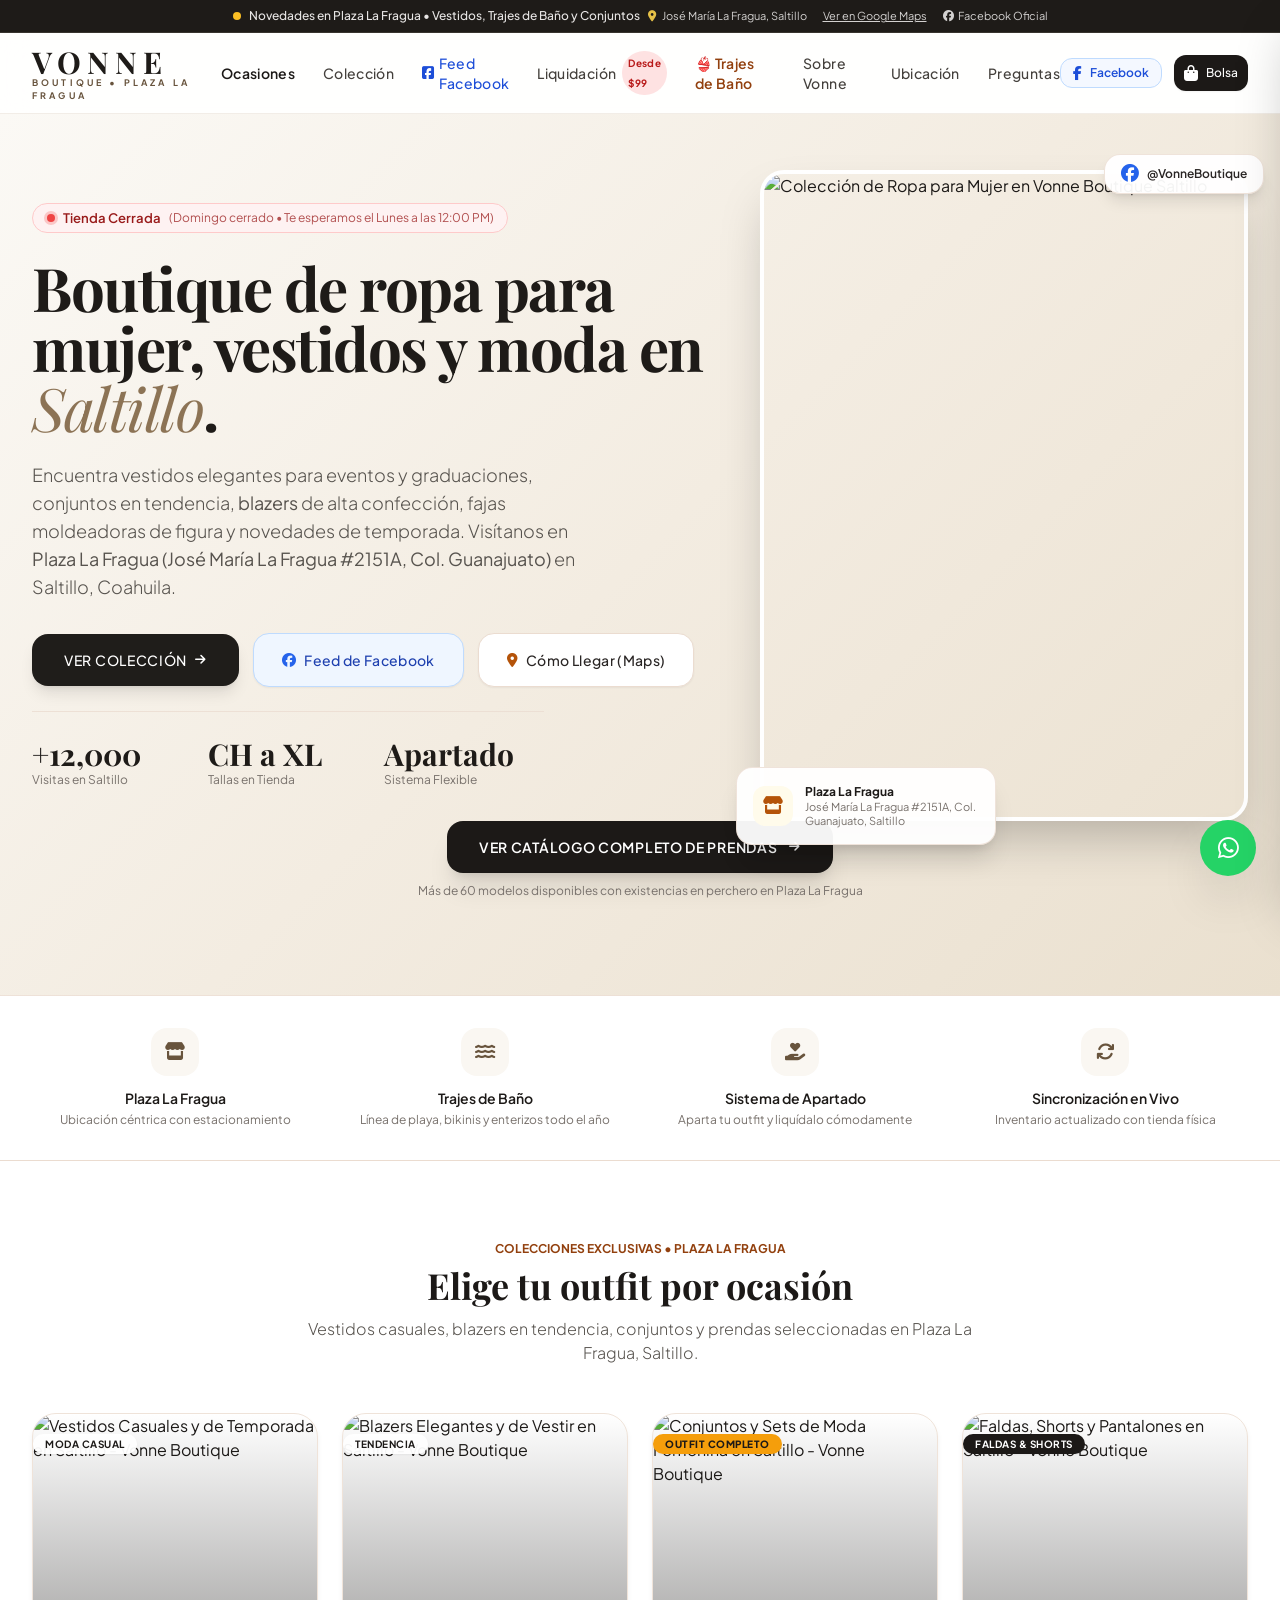
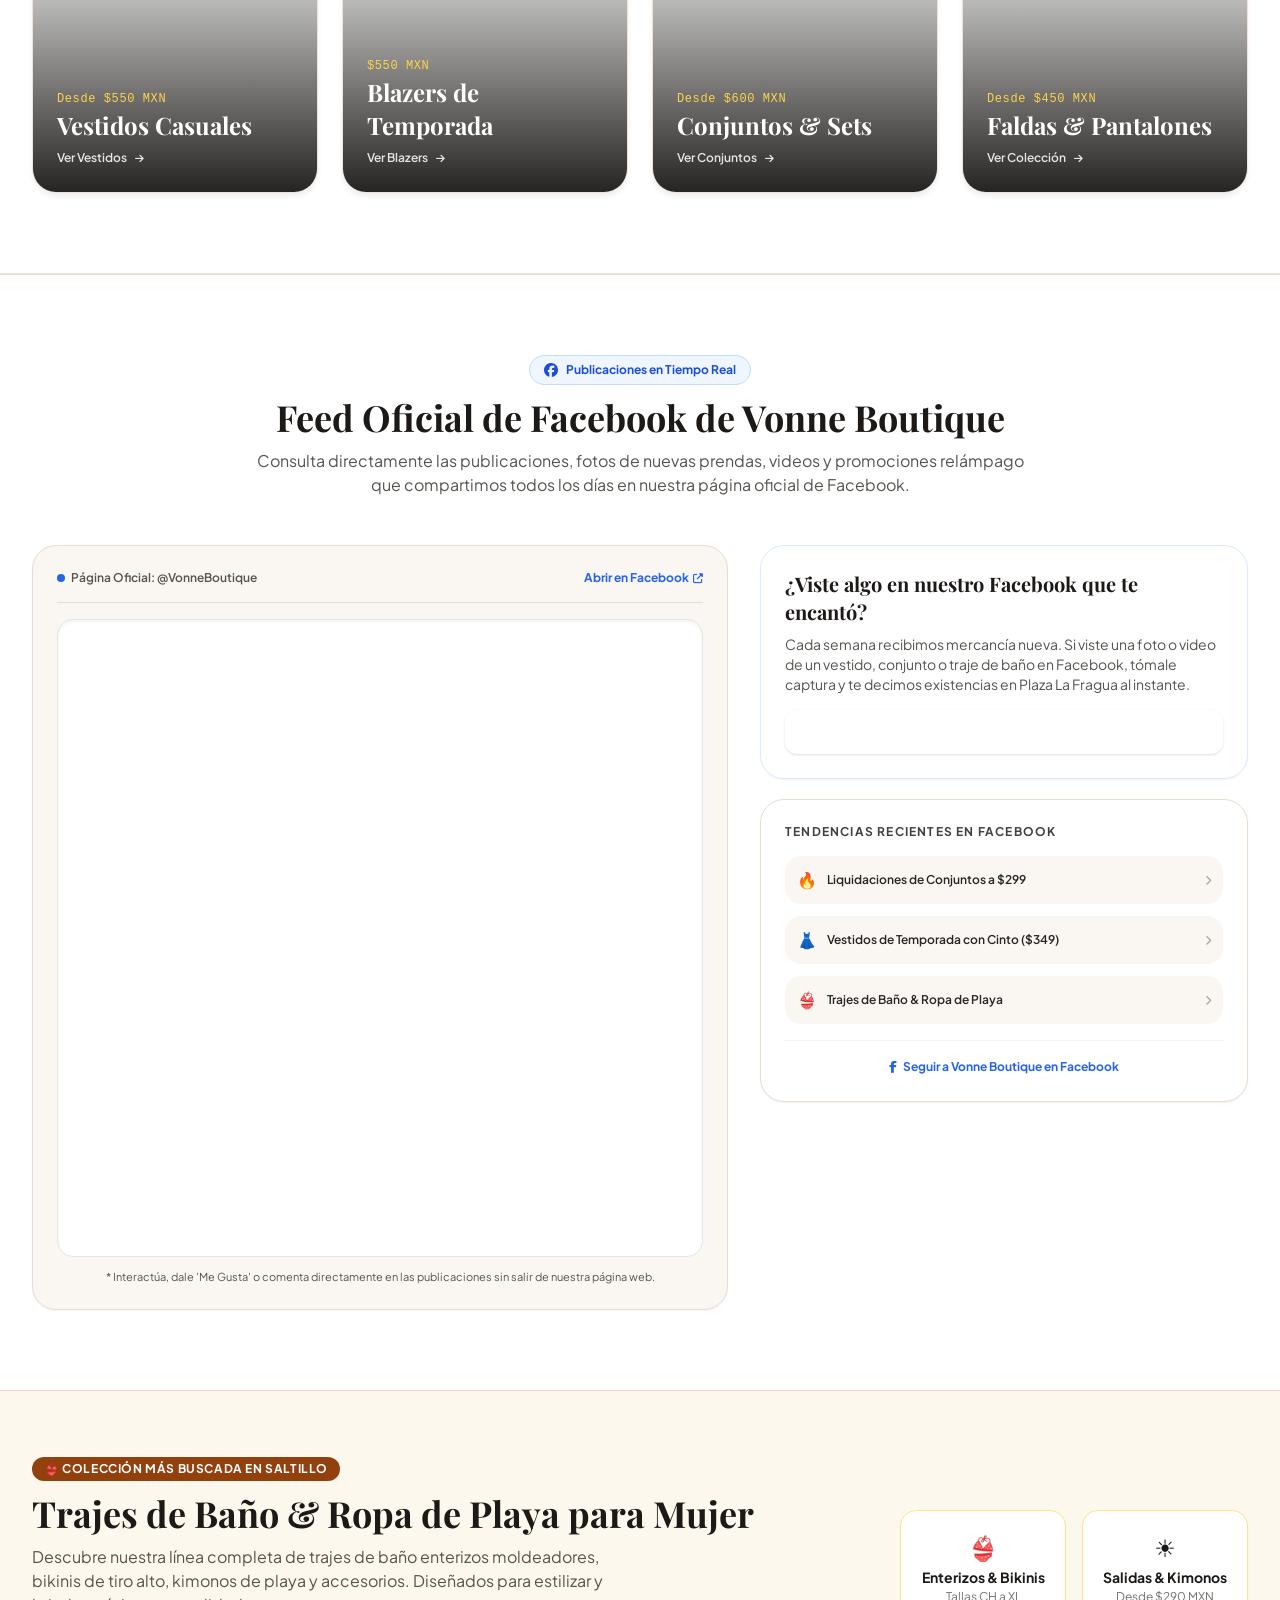
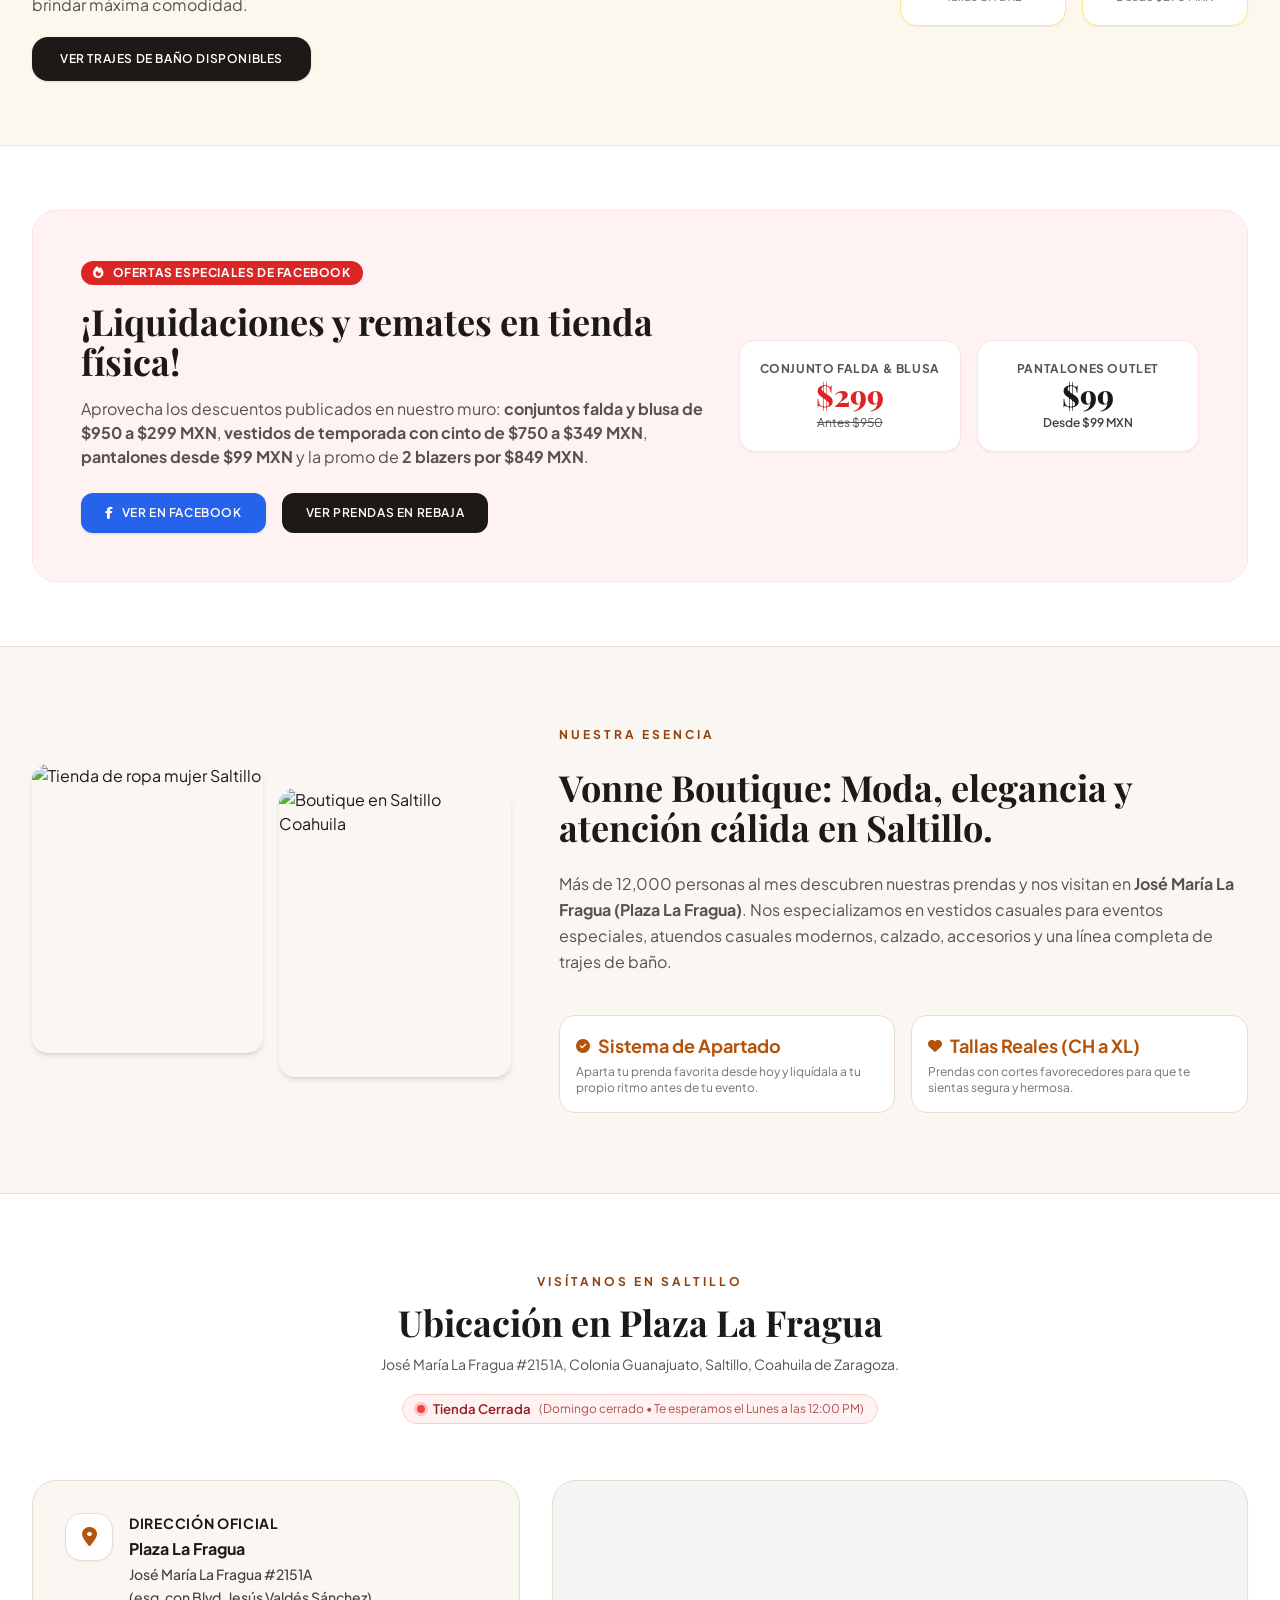
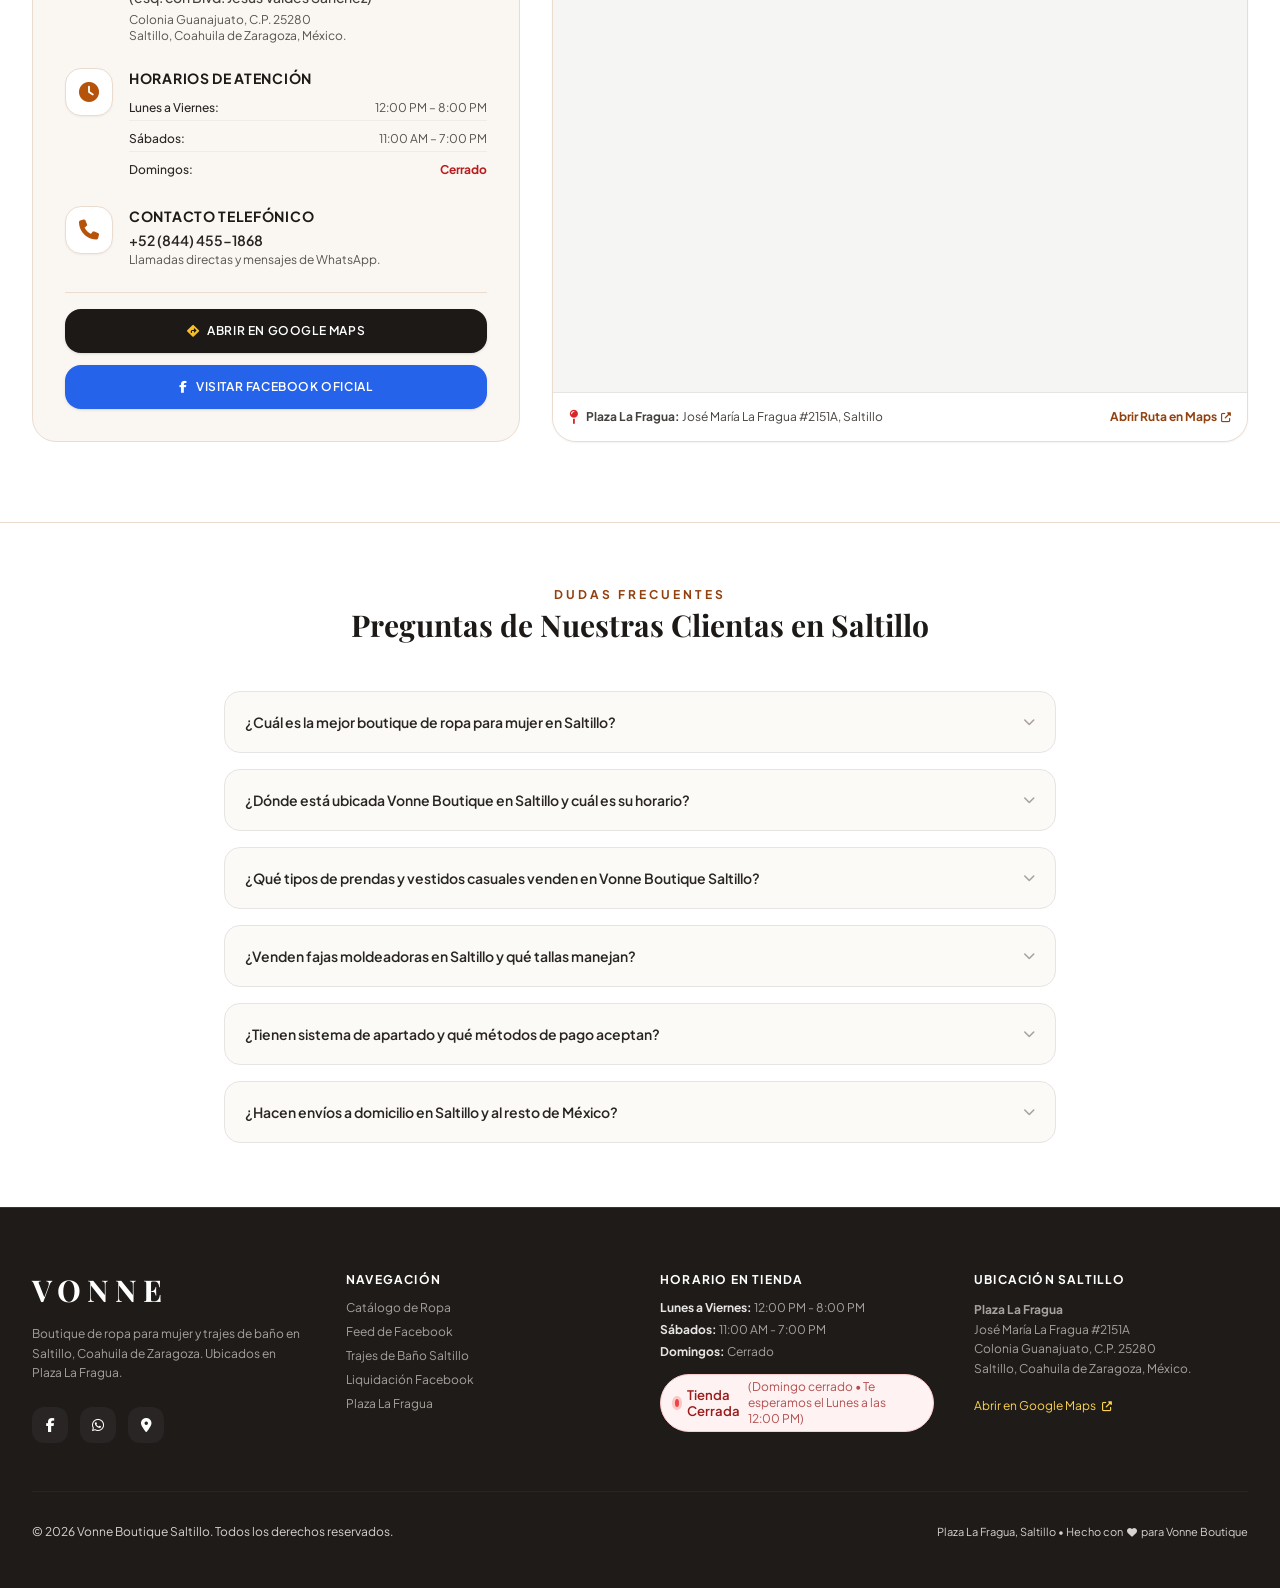
==== commit 4223d4a4: "Standardize all product offers to AggregateOffer with explicit url properties" ====
--- a/index.html
+++ b/index.html
@@ -144,15 +144,58 @@
               "image": "https://images.unsplash.com/photo-1566174053879-31528523f8ae?auto=format&fit=crop&w=800&q=80",
               "category": "Vestidos Casuales",
               "brand": { "@type": "Brand", "name": "Vonne Boutique" },
+              "aggregateRating": {
+                "@type": "AggregateRating",
+                "ratingValue": "4.9",
+                "reviewCount": "48",
+                "bestRating": "5",
+                "worstRating": "1"
+              },
               "offers": {
                 "@type": "AggregateOffer",
                 "priceCurrency": "MXN",
                 "lowPrice": "299",
                 "highPrice": "699",
                 "offerCount": "20",
+                "url": "https://vonneboutique.com/#vestidos",
                 "availability": "https://schema.org/InStock",
                 "itemCondition": "https://schema.org/NewCondition",
-                "seller": { "@id": "https://vonneboutique.com/#store" }
+                "seller": { "@id": "https://vonneboutique.com/#store" },
+                "hasMerchantReturnPolicy": {
+                  "@type": "MerchantReturnPolicy",
+                  "applicableCountry": "MX",
+                  "returnPolicyCategory": "https://schema.org/MerchantReturnFiniteReturnWindow",
+                  "merchantReturnDays": 30,
+                  "returnMethod": "https://schema.org/ReturnInStore",
+                  "returnFees": "https://schema.org/FreeReturn"
+                },
+                "shippingDetails": {
+                  "@type": "OfferShippingDetails",
+                  "shippingRate": {
+                    "@type": "MonetaryAmount",
+                    "value": "0",
+                    "currency": "MXN"
+                  },
+                  "shippingDestination": {
+                    "@type": "DefinedRegion",
+                    "addressCountry": "MX"
+                  },
+                  "deliveryTime": {
+                    "@type": "ShippingDeliveryTime",
+                    "handlingTime": {
+                      "@type": "QuantitativeValue",
+                      "minValue": 0,
+                      "maxValue": 1,
+                      "unitCode": "DAY"
+                    },
+                    "transitTime": {
+                      "@type": "QuantitativeValue",
+                      "minValue": 1,
+                      "maxValue": 3,
+                      "unitCode": "DAY"
+                    }
+                  }
+                }
               }
             }
           },
@@ -167,13 +210,58 @@
               "image": "https://images.unsplash.com/photo-1591047139829-d91aecb6caea?auto=format&fit=crop&w=800&q=80",
               "category": "Blazers",
               "brand": { "@type": "Brand", "name": "Vonne Boutique" },
+              "aggregateRating": {
+                "@type": "AggregateRating",
+                "ratingValue": "4.9",
+                "reviewCount": "52",
+                "bestRating": "5",
+                "worstRating": "1"
+              },
               "offers": {
-                "@type": "Offer",
+                "@type": "AggregateOffer",
                 "priceCurrency": "MXN",
-                "price": "550",
+                "lowPrice": "499",
+                "highPrice": "899",
+                "offerCount": "15",
+                "url": "https://vonneboutique.com/#blazers",
                 "availability": "https://schema.org/InStock",
                 "itemCondition": "https://schema.org/NewCondition",
-                "seller": { "@id": "https://vonneboutique.com/#store" }
+                "seller": { "@id": "https://vonneboutique.com/#store" },
+                "hasMerchantReturnPolicy": {
+                  "@type": "MerchantReturnPolicy",
+                  "applicableCountry": "MX",
+                  "returnPolicyCategory": "https://schema.org/MerchantReturnFiniteReturnWindow",
+                  "merchantReturnDays": 30,
+                  "returnMethod": "https://schema.org/ReturnInStore",
+                  "returnFees": "https://schema.org/FreeReturn"
+                },
+                "shippingDetails": {
+                  "@type": "OfferShippingDetails",
+                  "shippingRate": {
+                    "@type": "MonetaryAmount",
+                    "value": "0",
+                    "currency": "MXN"
+                  },
+                  "shippingDestination": {
+                    "@type": "DefinedRegion",
+                    "addressCountry": "MX"
+                  },
+                  "deliveryTime": {
+                    "@type": "ShippingDeliveryTime",
+                    "handlingTime": {
+                      "@type": "QuantitativeValue",
+                      "minValue": 0,
+                      "maxValue": 1,
+                      "unitCode": "DAY"
+                    },
+                    "transitTime": {
+                      "@type": "QuantitativeValue",
+                      "minValue": 1,
+                      "maxValue": 3,
+                      "unitCode": "DAY"
+                    }
+                  }
+                }
               }
             }
           },
@@ -188,13 +276,58 @@
               "image": "https://images.unsplash.com/photo-1515886657613-9f3515b0c78f?auto=format&fit=crop&w=800&q=80",
               "category": "Fajas Moldeadoras",
               "brand": { "@type": "Brand", "name": "Vonne Boutique" },
+              "aggregateRating": {
+                "@type": "AggregateRating",
+                "ratingValue": "4.9",
+                "reviewCount": "65",
+                "bestRating": "5",
+                "worstRating": "1"
+              },
               "offers": {
-                "@type": "Offer",
+                "@type": "AggregateOffer",
                 "priceCurrency": "MXN",
-                "price": "399",
+                "lowPrice": "349",
+                "highPrice": "599",
+                "offerCount": "12",
+                "url": "https://vonneboutique.com/#fajas",
                 "availability": "https://schema.org/InStock",
                 "itemCondition": "https://schema.org/NewCondition",
-                "seller": { "@id": "https://vonneboutique.com/#store" }
+                "seller": { "@id": "https://vonneboutique.com/#store" },
+                "hasMerchantReturnPolicy": {
+                  "@type": "MerchantReturnPolicy",
+                  "applicableCountry": "MX",
+                  "returnPolicyCategory": "https://schema.org/MerchantReturnFiniteReturnWindow",
+                  "merchantReturnDays": 30,
+                  "returnMethod": "https://schema.org/ReturnInStore",
+                  "returnFees": "https://schema.org/FreeReturn"
+                },
+                "shippingDetails": {
+                  "@type": "OfferShippingDetails",
+                  "shippingRate": {
+                    "@type": "MonetaryAmount",
+                    "value": "0",
+                    "currency": "MXN"
+                  },
+                  "shippingDestination": {
+                    "@type": "DefinedRegion",
+                    "addressCountry": "MX"
+                  },
+                  "deliveryTime": {
+                    "@type": "ShippingDeliveryTime",
+                    "handlingTime": {
+                      "@type": "QuantitativeValue",
+                      "minValue": 0,
+                      "maxValue": 1,
+                      "unitCode": "DAY"
+                    },
+                    "transitTime": {
+                      "@type": "QuantitativeValue",
+                      "minValue": 1,
+                      "maxValue": 3,
+                      "unitCode": "DAY"
+                    }
+                  }
+                }
               }
             }
           },
@@ -209,13 +342,58 @@
               "image": "https://images.unsplash.com/photo-1507525428034-b723cf961d3e?auto=format&fit=crop&w=800&q=80",
               "category": "Trajes de Baño",
               "brand": { "@type": "Brand", "name": "Vonne Boutique" },
+              "aggregateRating": {
+                "@type": "AggregateRating",
+                "ratingValue": "4.8",
+                "reviewCount": "34",
+                "bestRating": "5",
+                "worstRating": "1"
+              },
               "offers": {
-                "@type": "Offer",
+                "@type": "AggregateOffer",
                 "priceCurrency": "MXN",
-                "price": "350",
+                "lowPrice": "299",
+                "highPrice": "499",
+                "offerCount": "18",
+                "url": "https://vonneboutique.com/#trajes-bano",
                 "availability": "https://schema.org/InStock",
                 "itemCondition": "https://schema.org/NewCondition",
-                "seller": { "@id": "https://vonneboutique.com/#store" }
+                "seller": { "@id": "https://vonneboutique.com/#store" },
+                "hasMerchantReturnPolicy": {
+                  "@type": "MerchantReturnPolicy",
+                  "applicableCountry": "MX",
+                  "returnPolicyCategory": "https://schema.org/MerchantReturnFiniteReturnWindow",
+                  "merchantReturnDays": 30,
+                  "returnMethod": "https://schema.org/ReturnInStore",
+                  "returnFees": "https://schema.org/FreeReturn"
+                },
+                "shippingDetails": {
+                  "@type": "OfferShippingDetails",
+                  "shippingRate": {
+                    "@type": "MonetaryAmount",
+                    "value": "0",
+                    "currency": "MXN"
+                  },
+                  "shippingDestination": {
+                    "@type": "DefinedRegion",
+                    "addressCountry": "MX"
+                  },
+                  "deliveryTime": {
+                    "@type": "ShippingDeliveryTime",
+                    "handlingTime": {
+                      "@type": "QuantitativeValue",
+                      "minValue": 0,
+                      "maxValue": 1,
+                      "unitCode": "DAY"
+                    },
+                    "transitTime": {
+                      "@type": "QuantitativeValue",
+                      "minValue": 1,
+                      "maxValue": 3,
+                      "unitCode": "DAY"
+                    }
+                  }
+                }
               }
             }
           },
@@ -230,15 +408,43 @@
               "image": "https://images.unsplash.com/photo-1489987707025-afc232f7ea0f?auto=format&fit=crop&w=800&q=80",
               "category": "Promociones",
               "brand": { "@type": "Brand", "name": "Vonne Boutique" },
+              "aggregateRating": {
+                "@type": "AggregateRating",
+                "ratingValue": "4.9",
+                "reviewCount": "40",
+                "bestRating": "5",
+                "worstRating": "1"
+              },
               "offers": {
                 "@type": "AggregateOffer",
                 "priceCurrency": "MXN",
                 "lowPrice": "99",
                 "highPrice": "299",
                 "offerCount": "30",
+                "url": "https://vonneboutique.com/#promociones",
                 "availability": "https://schema.org/InStock",
                 "itemCondition": "https://schema.org/NewCondition",
-                "seller": { "@id": "https://vonneboutique.com/#store" }
+                "seller": { "@id": "https://vonneboutique.com/#store" },
+                "hasMerchantReturnPolicy": {
+                  "@type": "MerchantReturnPolicy",
+                  "applicableCountry": "MX",
+                  "returnPolicyCategory": "https://schema.org/MerchantReturnFiniteReturnWindow",
+                  "merchantReturnDays": 30,
+                  "returnMethod": "https://schema.org/ReturnInStore",
+                  "returnFees": "https://schema.org/FreeReturn"
+                },
+                "shippingDetails": {
+                  "@type": "OfferShippingDetails",
+                  "shippingRate": {
+                    "@type": "MonetaryAmount",
+                    "value": "0",
+                    "currency": "MXN"
+                  },
+                  "shippingDestination": {
+                    "@type": "DefinedRegion",
+                    "addressCountry": "MX"
+                  }
+                }
               }
             }
           }
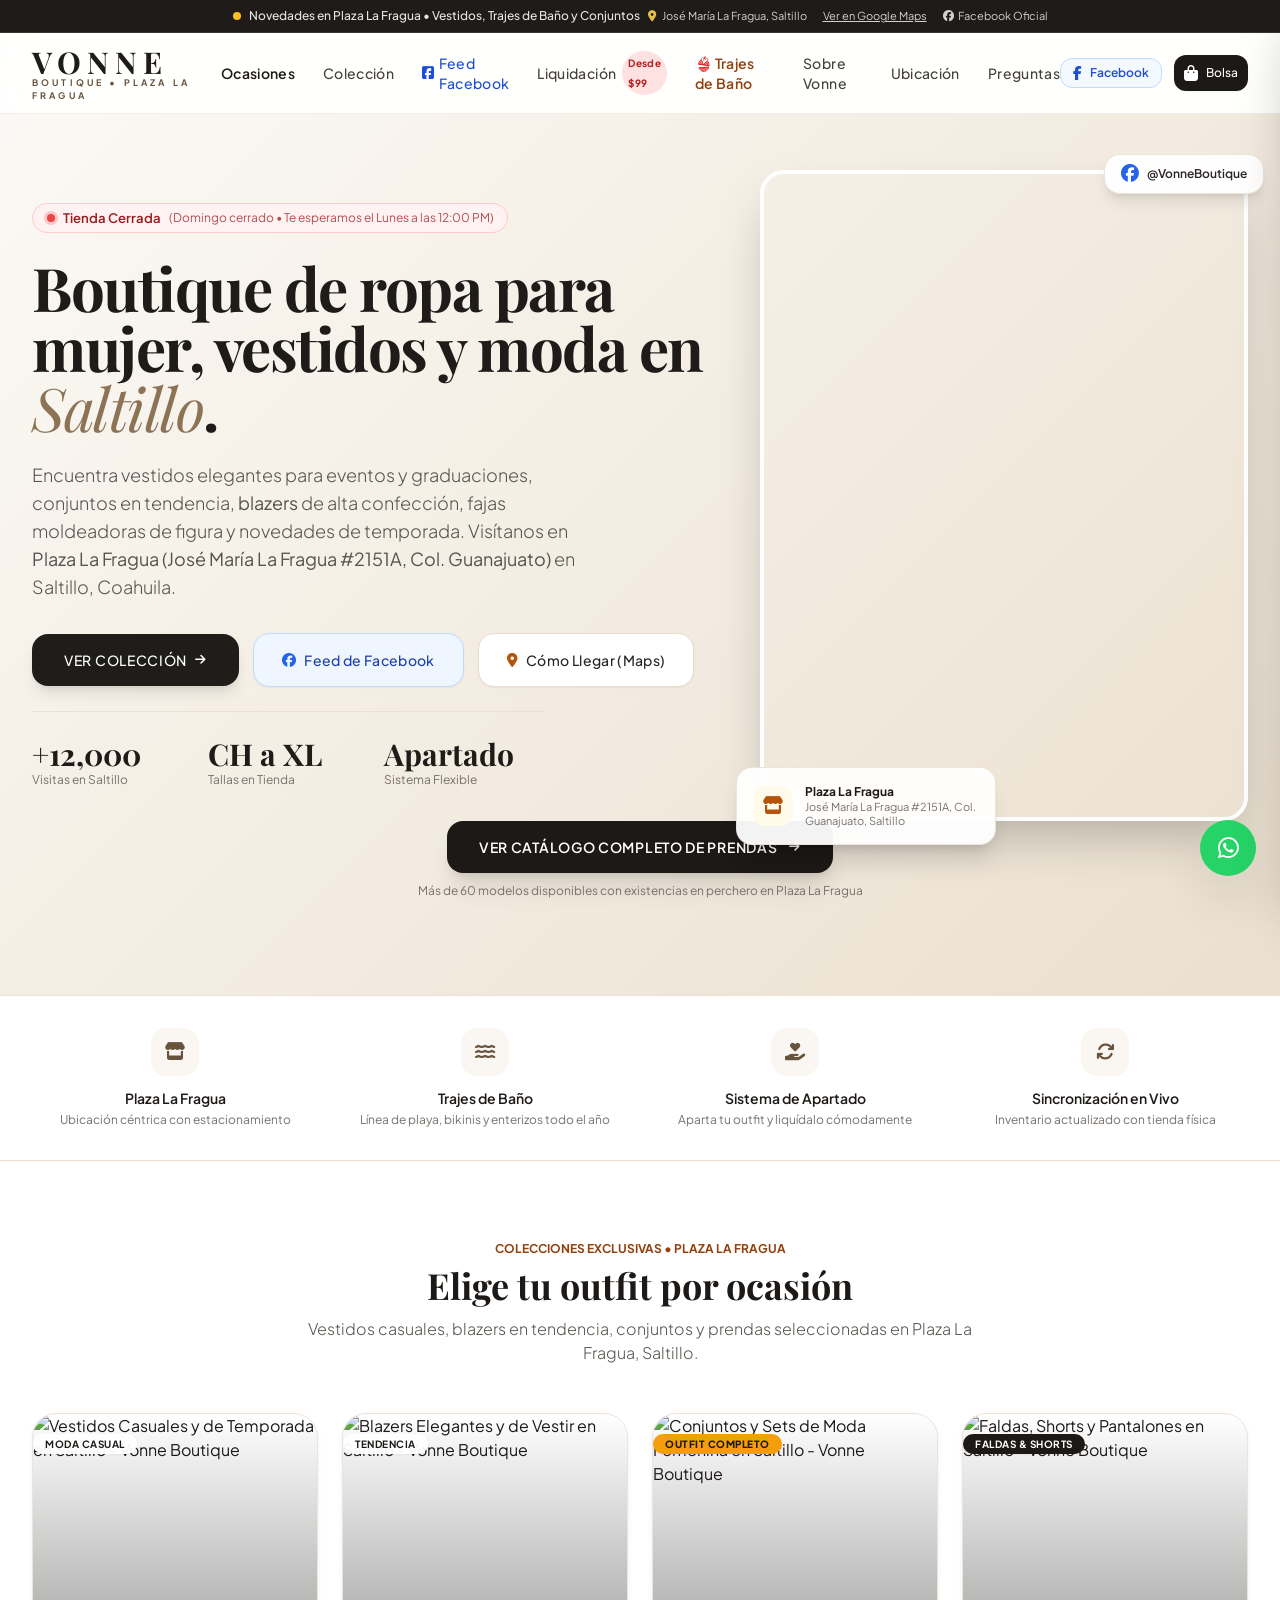
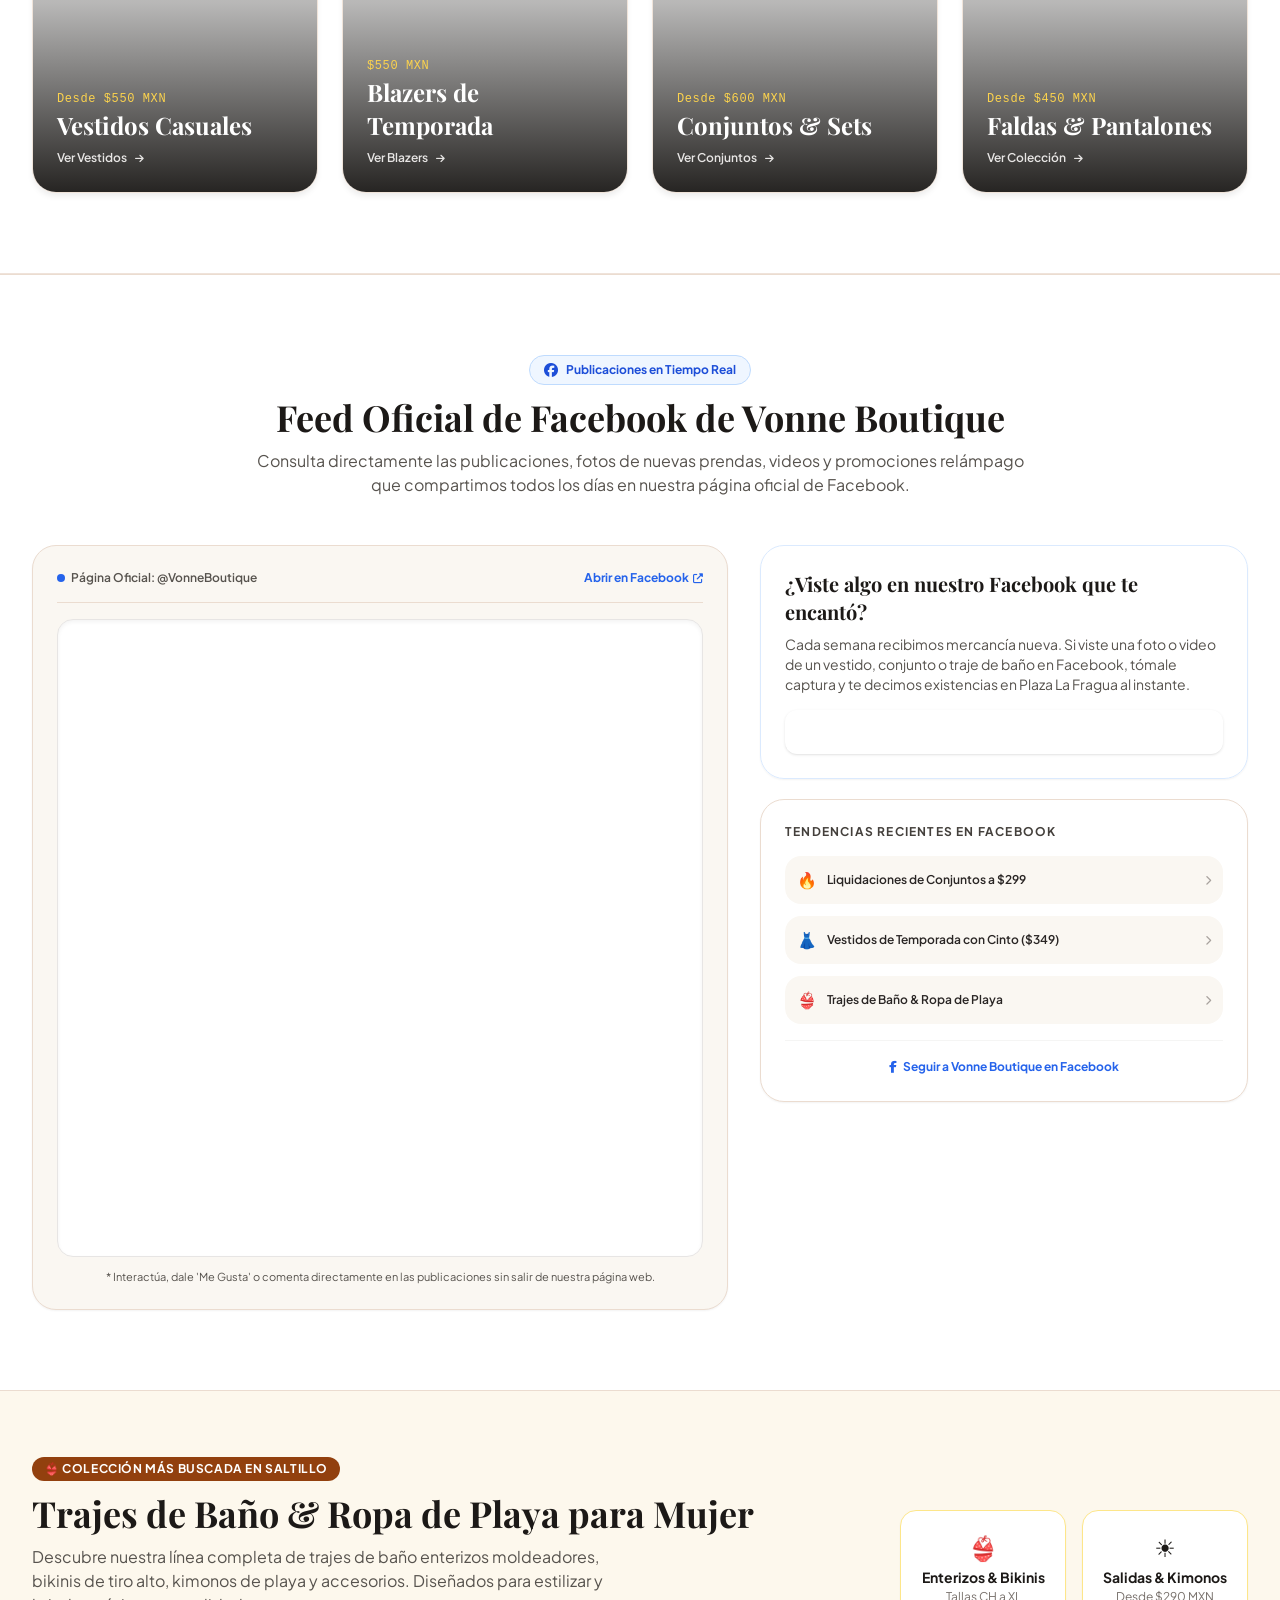
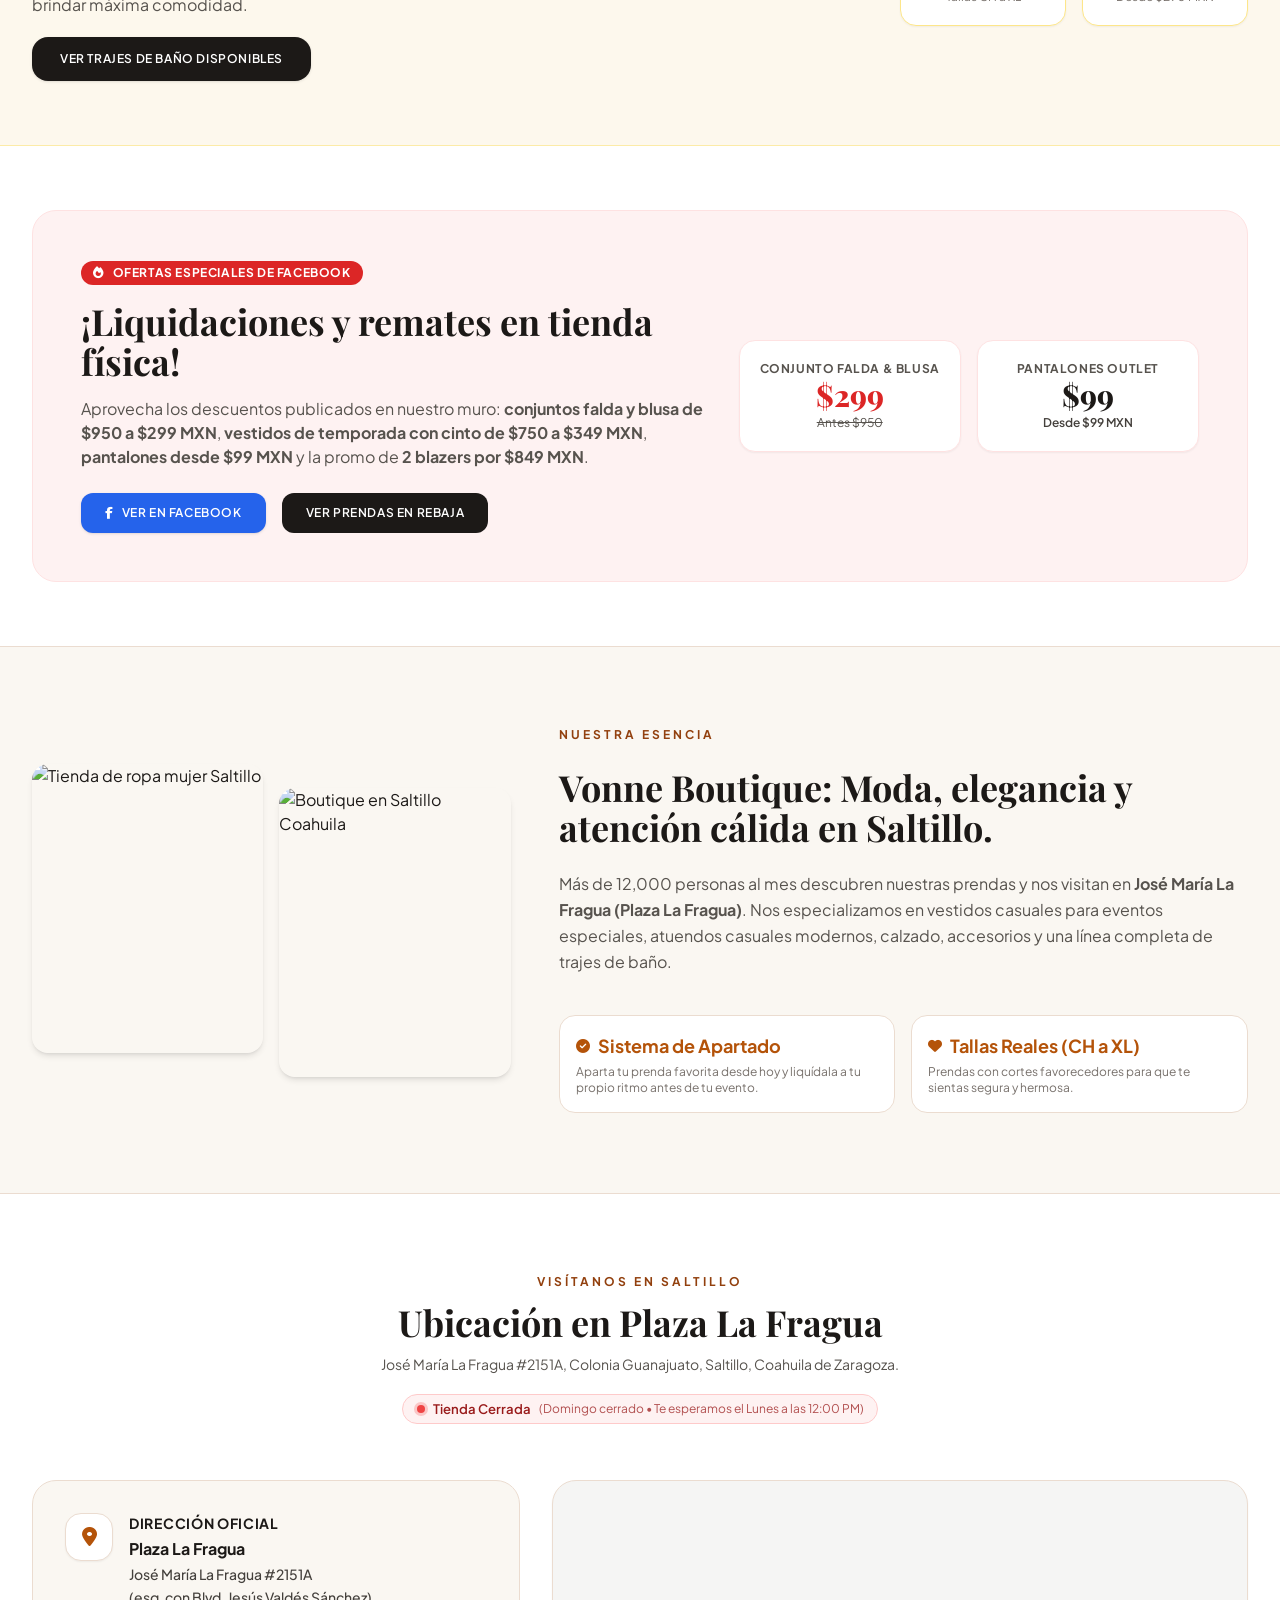
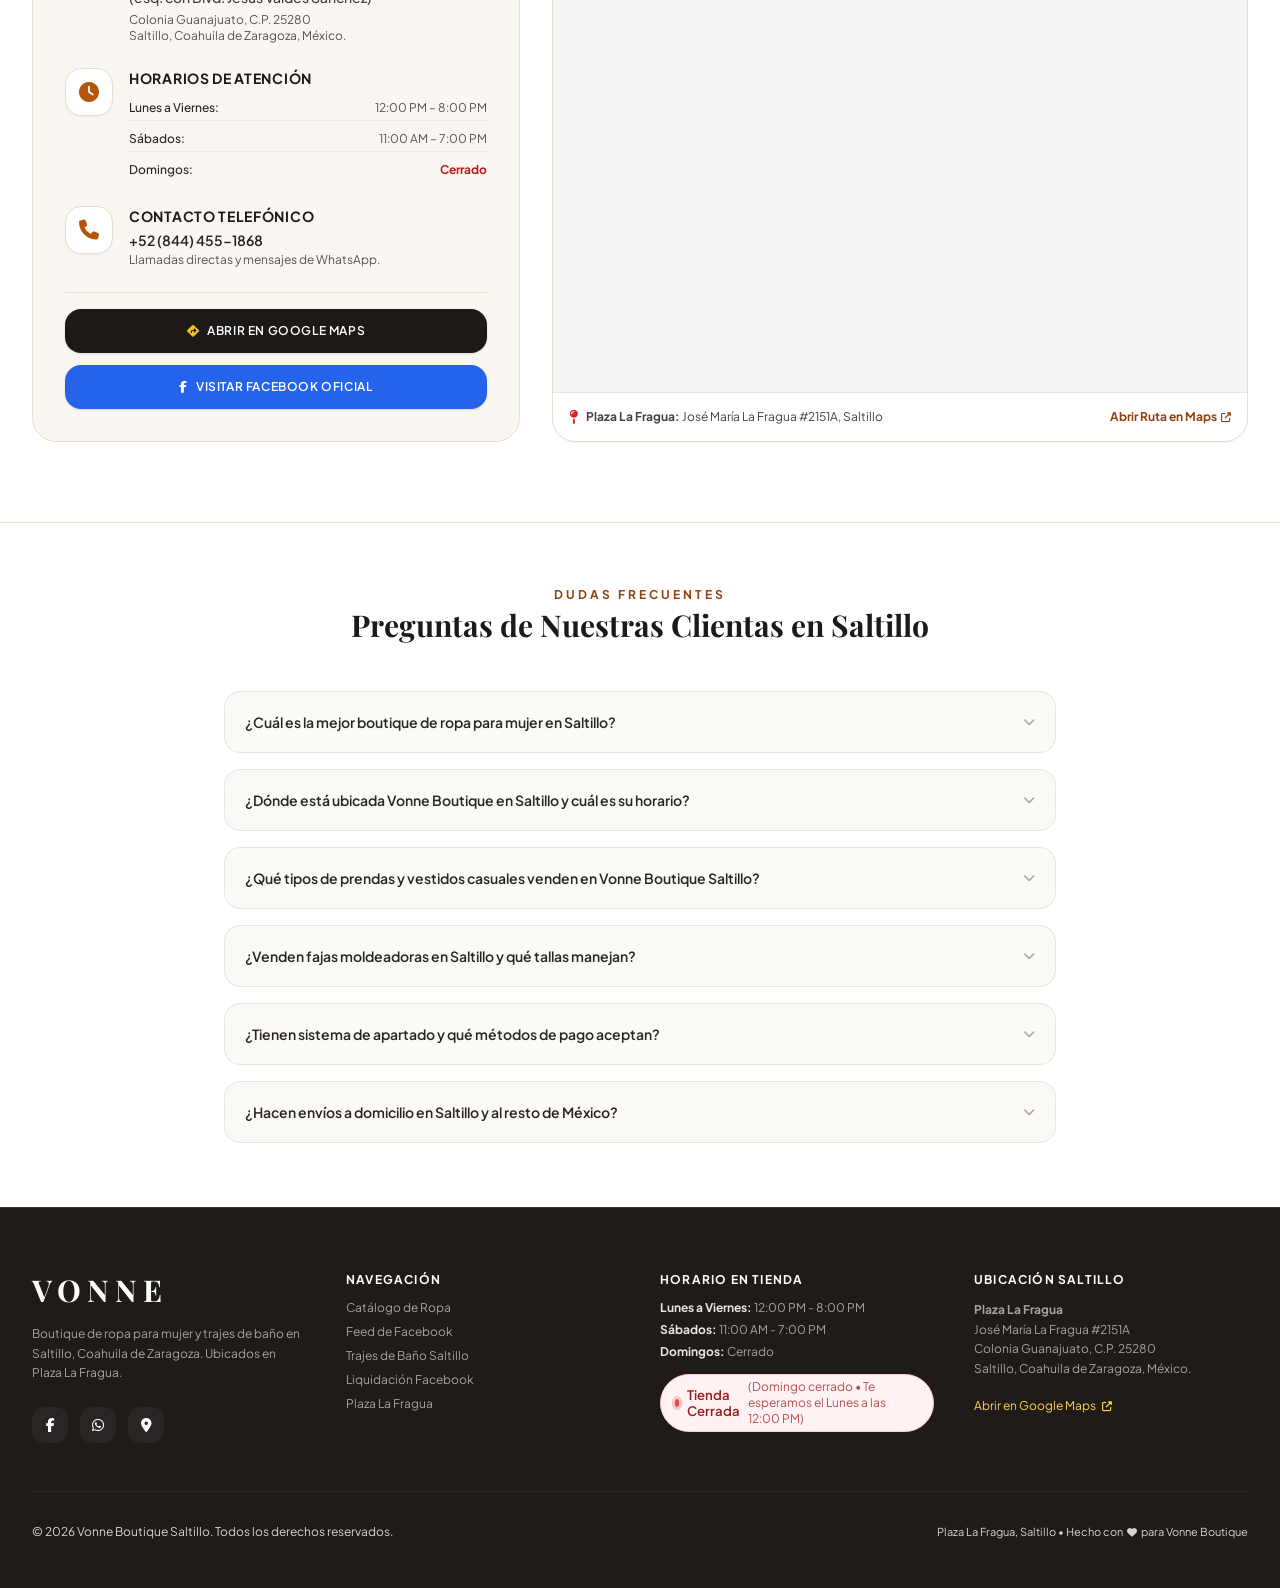
==== commit c04aa3ff: "Fix quickview modal close button and add to bag fallback for tallas/sizes" ====
--- a/index.html
+++ b/index.html
@@ -151,6 +151,19 @@
                 "bestRating": "5",
                 "worstRating": "1"
               },
+              "review": {
+                "@type": "Review",
+                "reviewRating": {
+                  "@type": "Rating",
+                  "ratingValue": "5",
+                  "bestRating": "5"
+                },
+                "author": {
+                  "@type": "Person",
+                  "name": "Cliente Vonne"
+                },
+                "reviewBody": "Excelente calidad de prendas y excelente atención."
+              },
               "offers": {
                 "@type": "AggregateOffer",
                 "priceCurrency": "MXN",
@@ -216,6 +229,19 @@
                 "reviewCount": "52",
                 "bestRating": "5",
                 "worstRating": "1"
+              },
+              "review": {
+                "@type": "Review",
+                "reviewRating": {
+                  "@type": "Rating",
+                  "ratingValue": "5",
+                  "bestRating": "5"
+                },
+                "author": {
+                  "@type": "Person",
+                  "name": "Cliente Vonne"
+                },
+                "reviewBody": "Hermosos blazers y excelente horma."
               },
               "offers": {
                 "@type": "AggregateOffer",
@@ -283,6 +309,19 @@
                 "bestRating": "5",
                 "worstRating": "1"
               },
+              "review": {
+                "@type": "Review",
+                "reviewRating": {
+                  "@type": "Rating",
+                  "ratingValue": "5",
+                  "bestRating": "5"
+                },
+                "author": {
+                  "@type": "Person",
+                  "name": "Cliente Vonne"
+                },
+                "reviewBody": "Fajas muy cómodas e invisibles bajo la ropa."
+              },
               "offers": {
                 "@type": "AggregateOffer",
                 "priceCurrency": "MXN",
@@ -349,6 +388,19 @@
                 "bestRating": "5",
                 "worstRating": "1"
               },
+              "review": {
+                "@type": "Review",
+                "reviewRating": {
+                  "@type": "Rating",
+                  "ratingValue": "5",
+                  "bestRating": "5"
+                },
+                "author": {
+                  "@type": "Person",
+                  "name": "Cliente Vonne"
+                },
+                "reviewBody": "Diseños padrísimos para la playa y alberca."
+              },
               "offers": {
                 "@type": "AggregateOffer",
                 "priceCurrency": "MXN",
@@ -414,6 +466,19 @@
                 "reviewCount": "40",
                 "bestRating": "5",
                 "worstRating": "1"
+              },
+              "review": {
+                "@type": "Review",
+                "reviewRating": {
+                  "@type": "Rating",
+                  "ratingValue": "5",
+                  "bestRating": "5"
+                },
+                "author": {
+                  "@type": "Person",
+                  "name": "Cliente Vonne"
+                },
+                "reviewBody": "Excelentes precios en prendas de outlet."
               },
               "offers": {
                 "@type": "AggregateOffer",
@@ -1697,13 +1762,14 @@
        14. MODAL VISTA RÁPIDA DE PRENDA (QUICK VIEW)
        ========================================================================= -->
   <div id="quickview-modal" class="fixed inset-0 z-50 hidden flex items-center justify-center p-4">
-    <div id="quickview-backdrop" class="fixed inset-0 bg-black/60 backdrop-blur-sm"></div>
+    <div id="quickview-backdrop" onclick="closeQuickView()" class="fixed inset-0 bg-black/60 backdrop-blur-sm cursor-pointer"></div>
 
     <div class="relative bg-white rounded-3xl max-w-2xl w-full max-h-[90vh] overflow-y-auto z-10 shadow-2xl animate-fade-in border border-brand-200">
       <button 
         type="button" 
         id="close-quickview-btn"
-        class="absolute top-4 right-4 z-20 w-9 h-9 rounded-full bg-stone-100 hover:bg-stone-200 text-stone-700 flex items-center justify-center transition"
+        onclick="closeQuickView()"
+        class="absolute top-4 right-4 z-20 w-9 h-9 rounded-full bg-stone-100 hover:bg-stone-200 text-stone-700 flex items-center justify-center transition cursor-pointer"
         aria-label="Cerrar vista rápida"
       >
         <i class="fas fa-times"></i>
